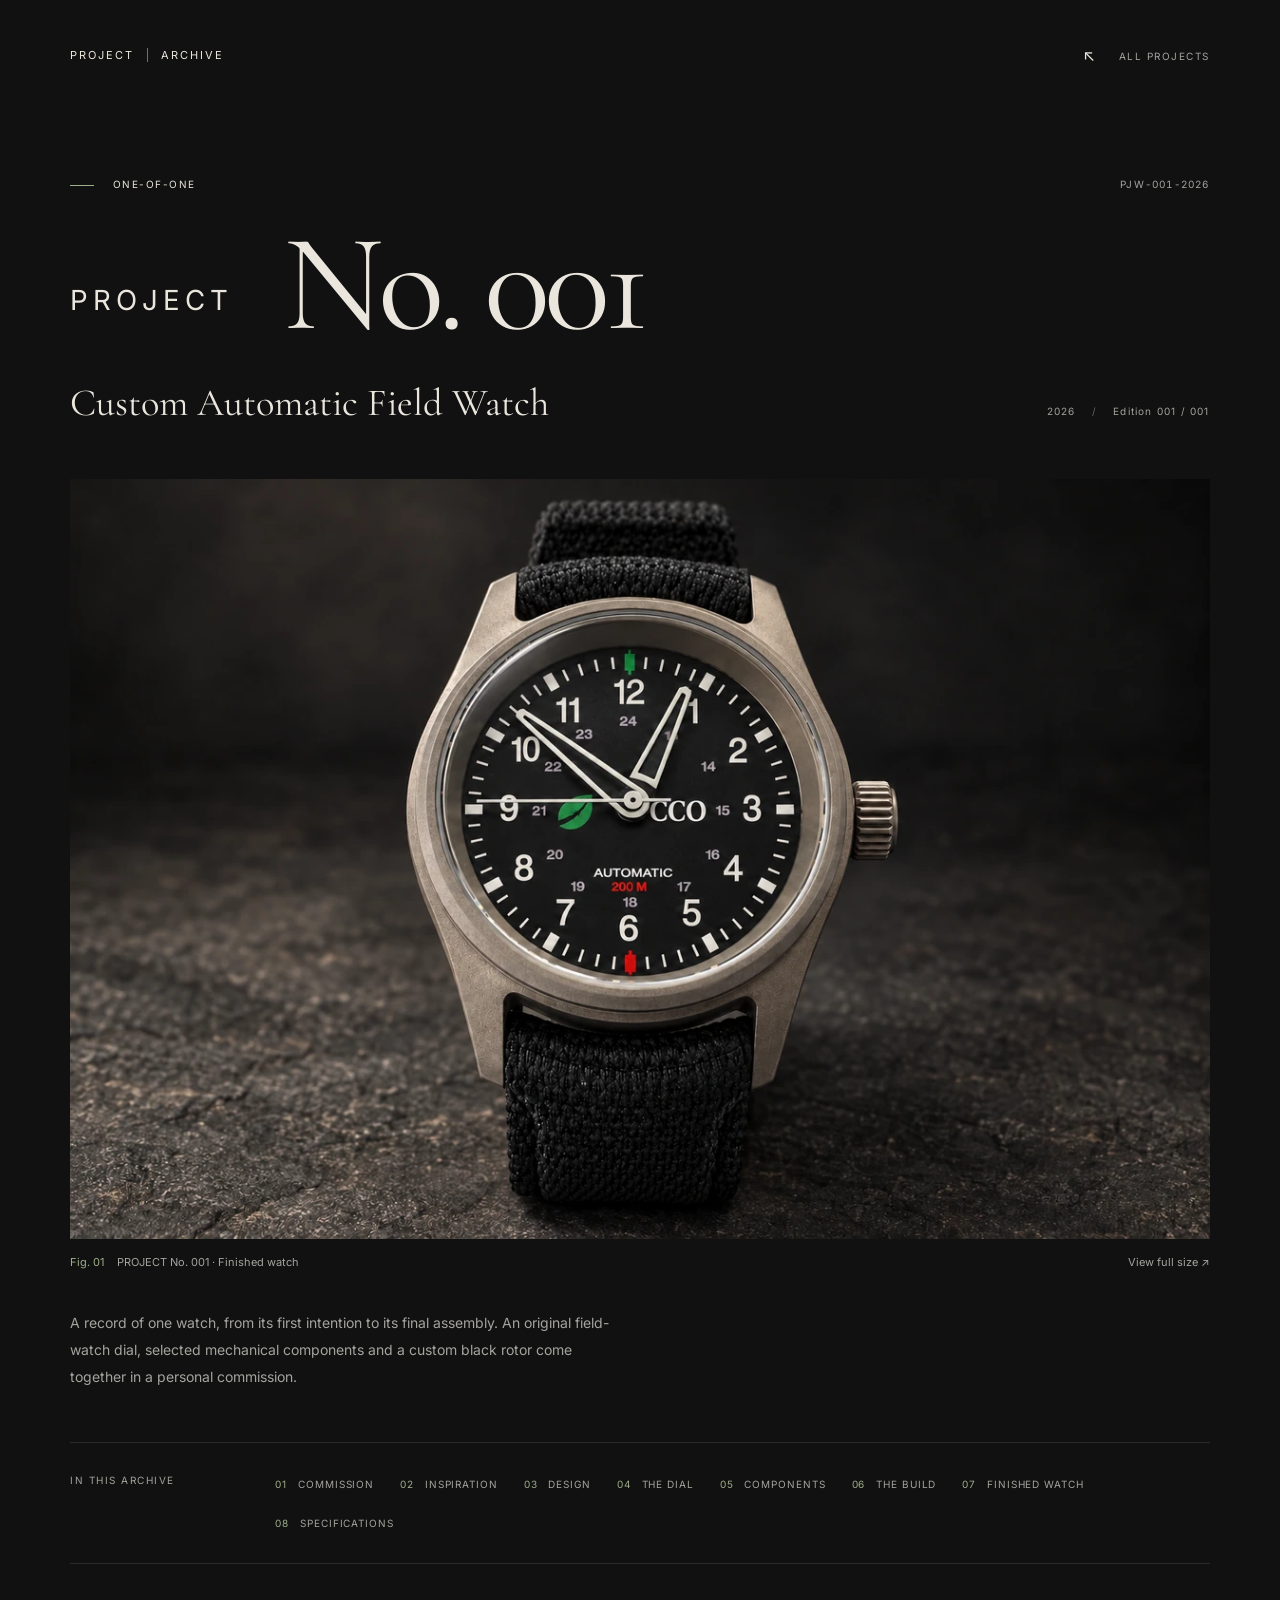
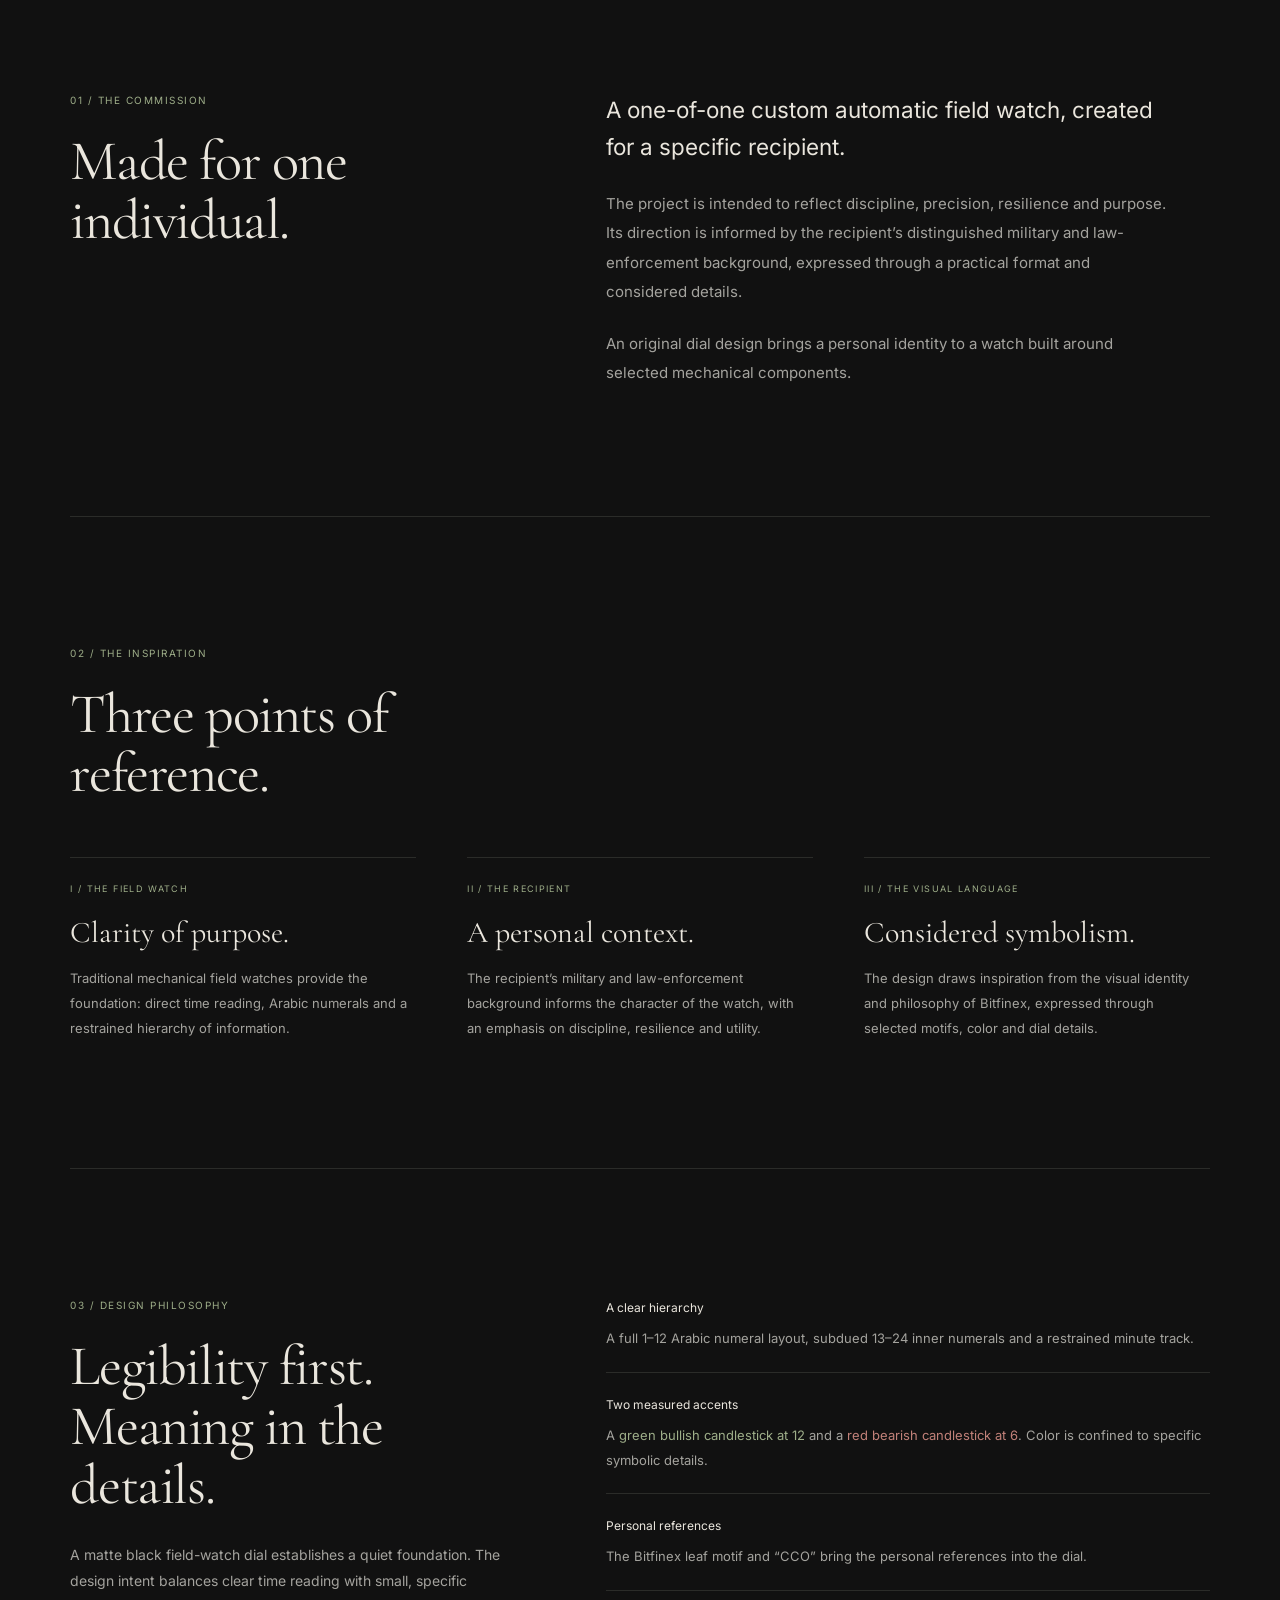
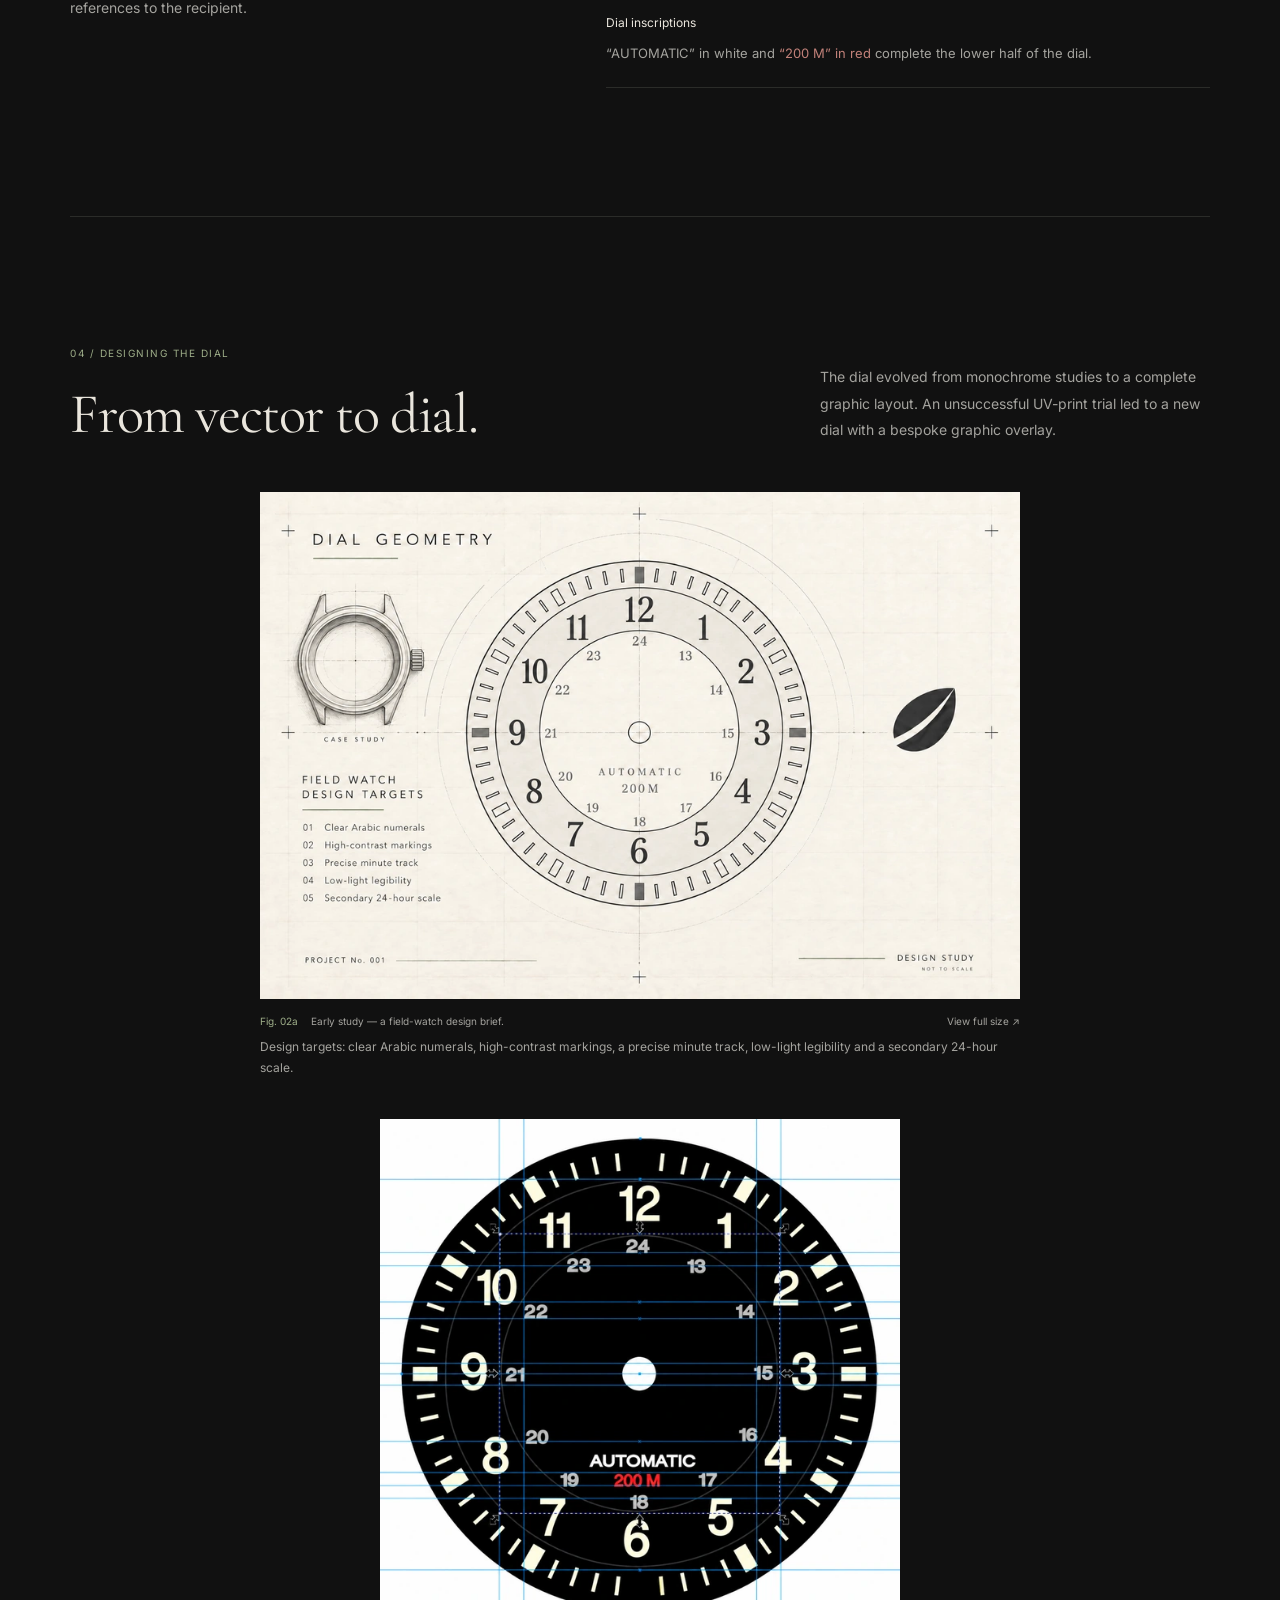
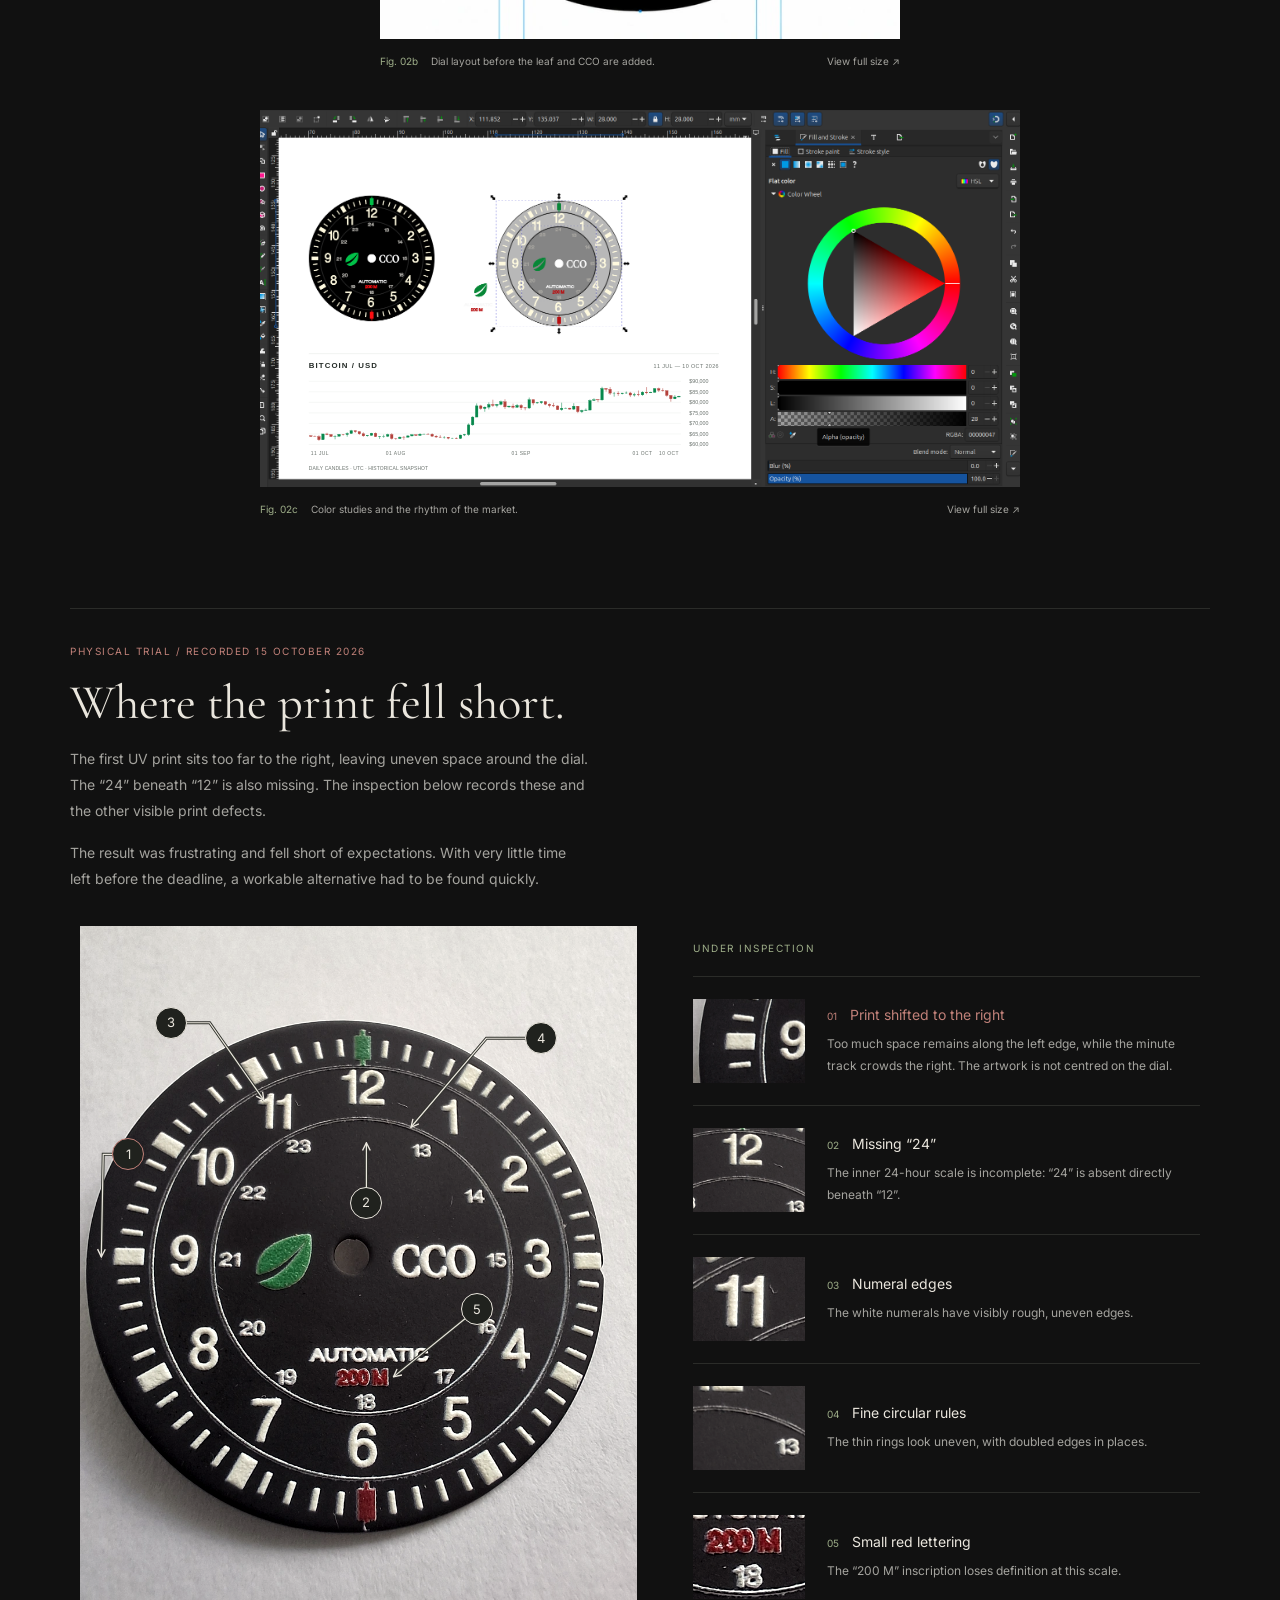
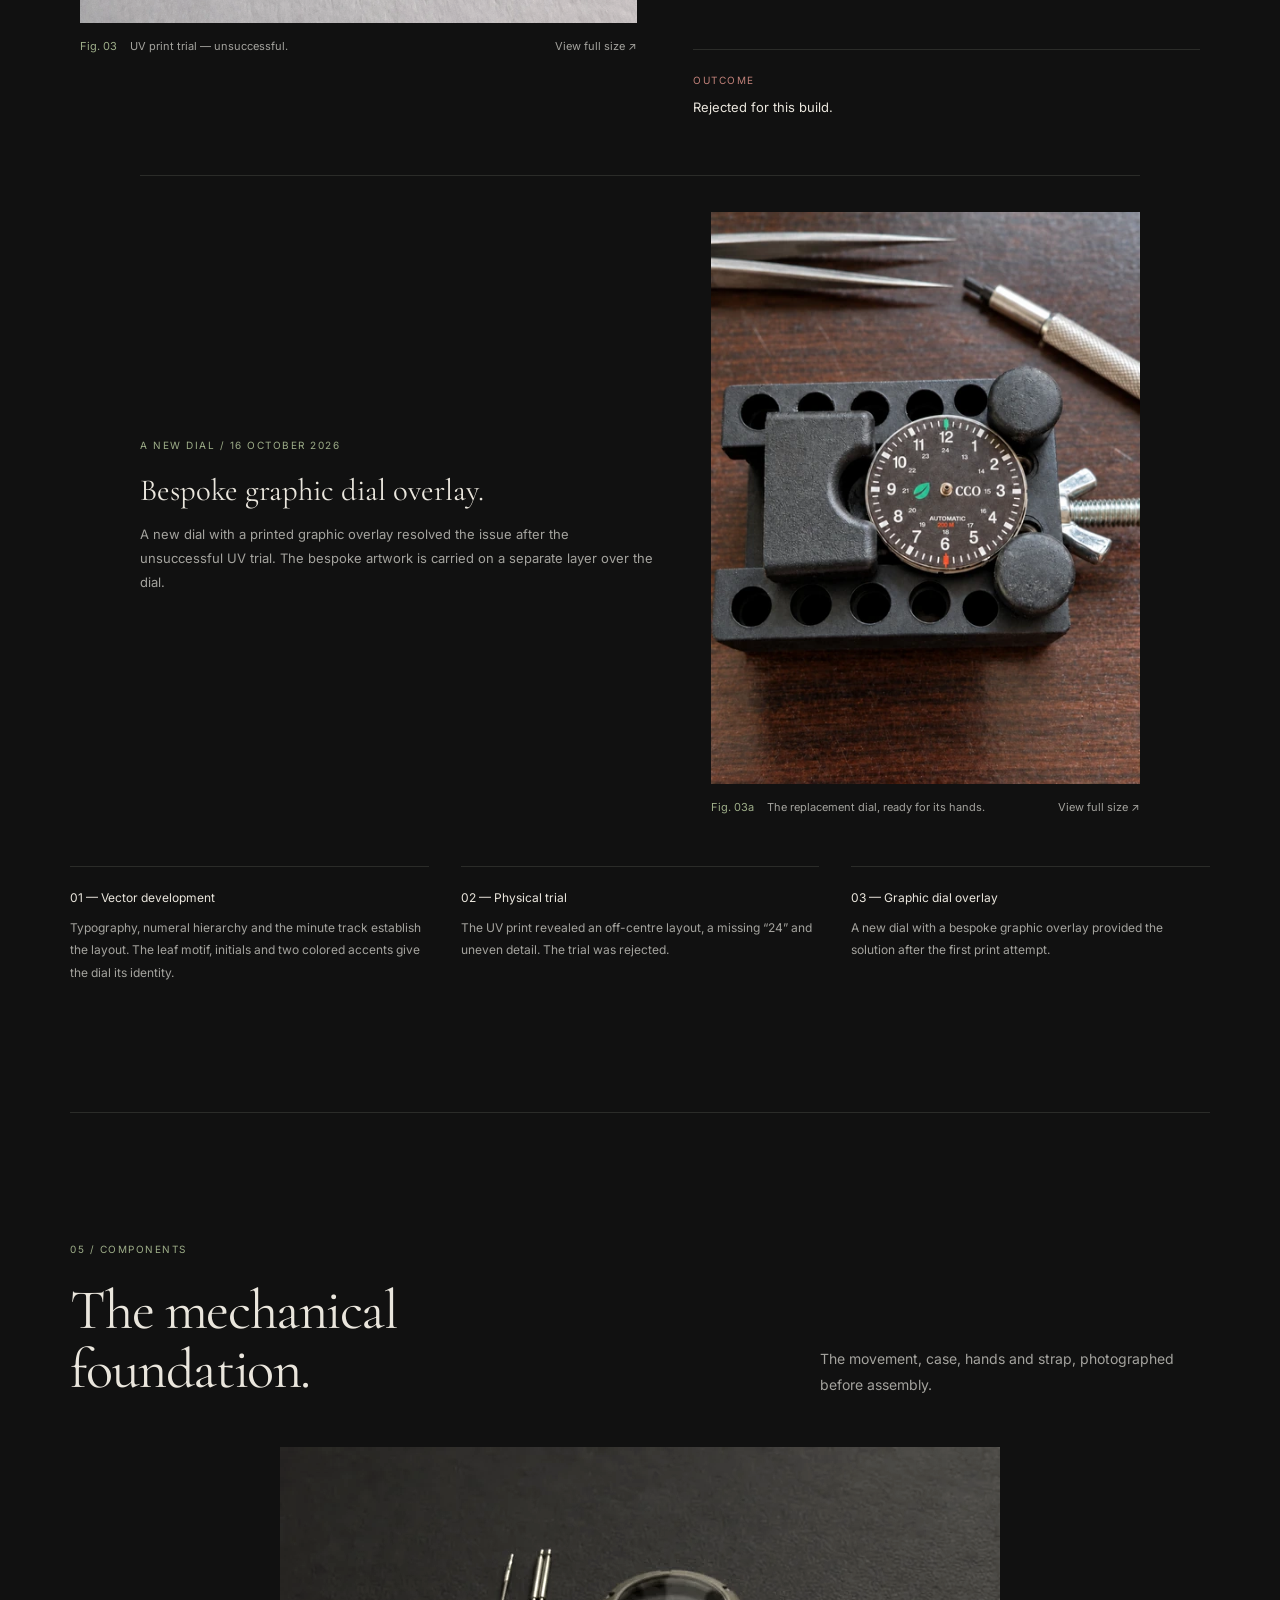
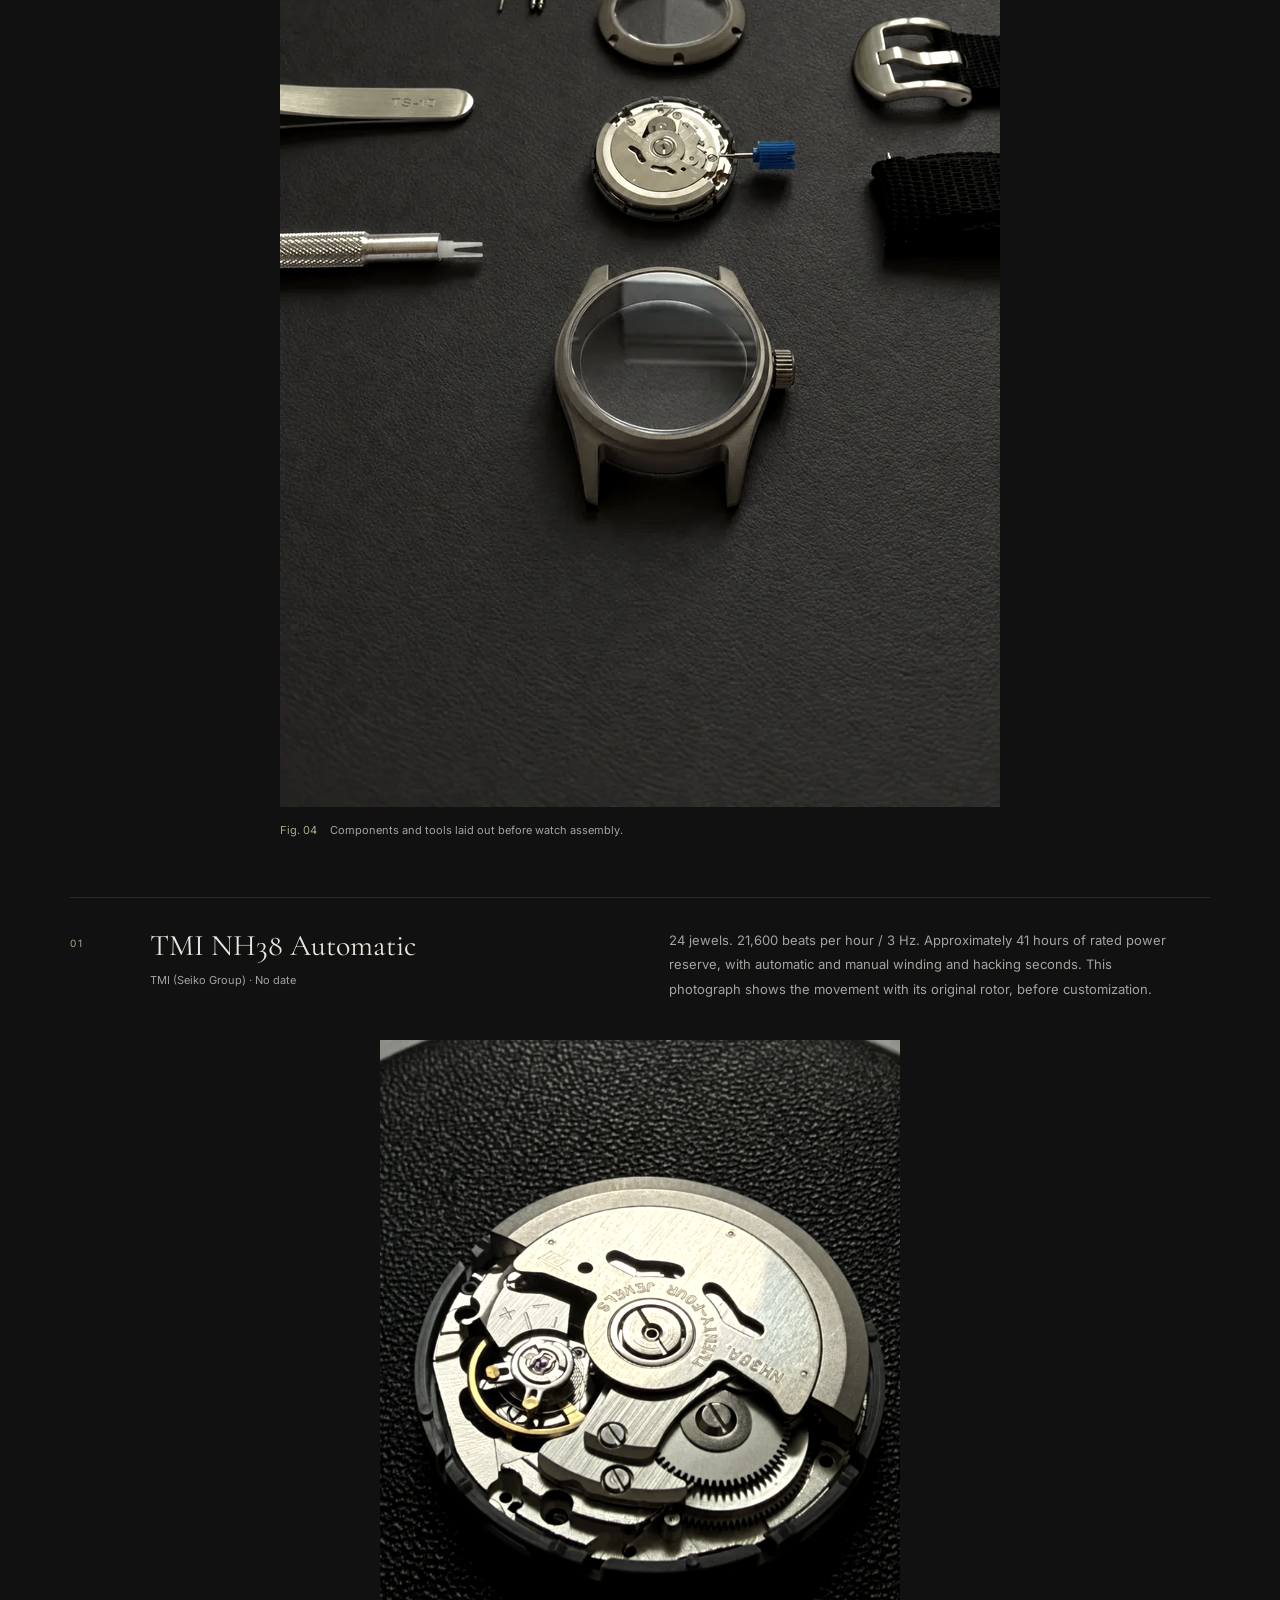
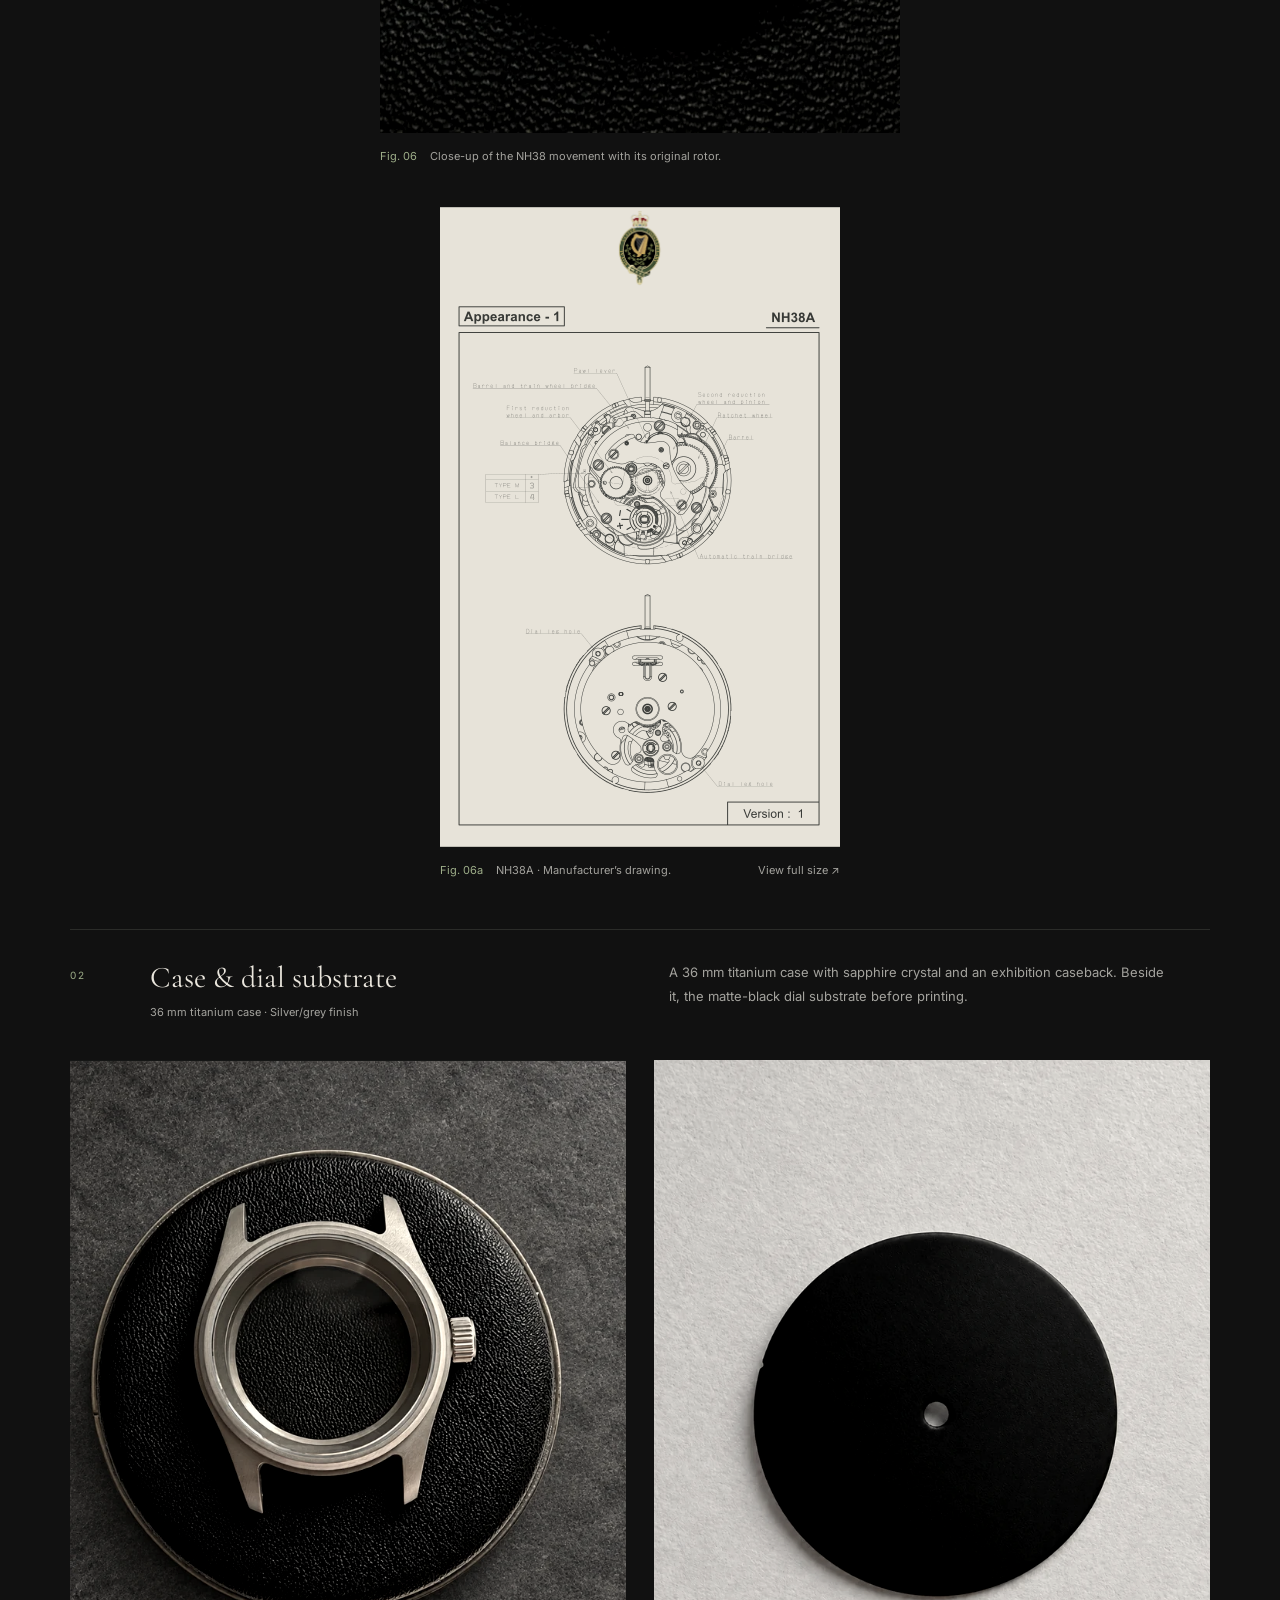
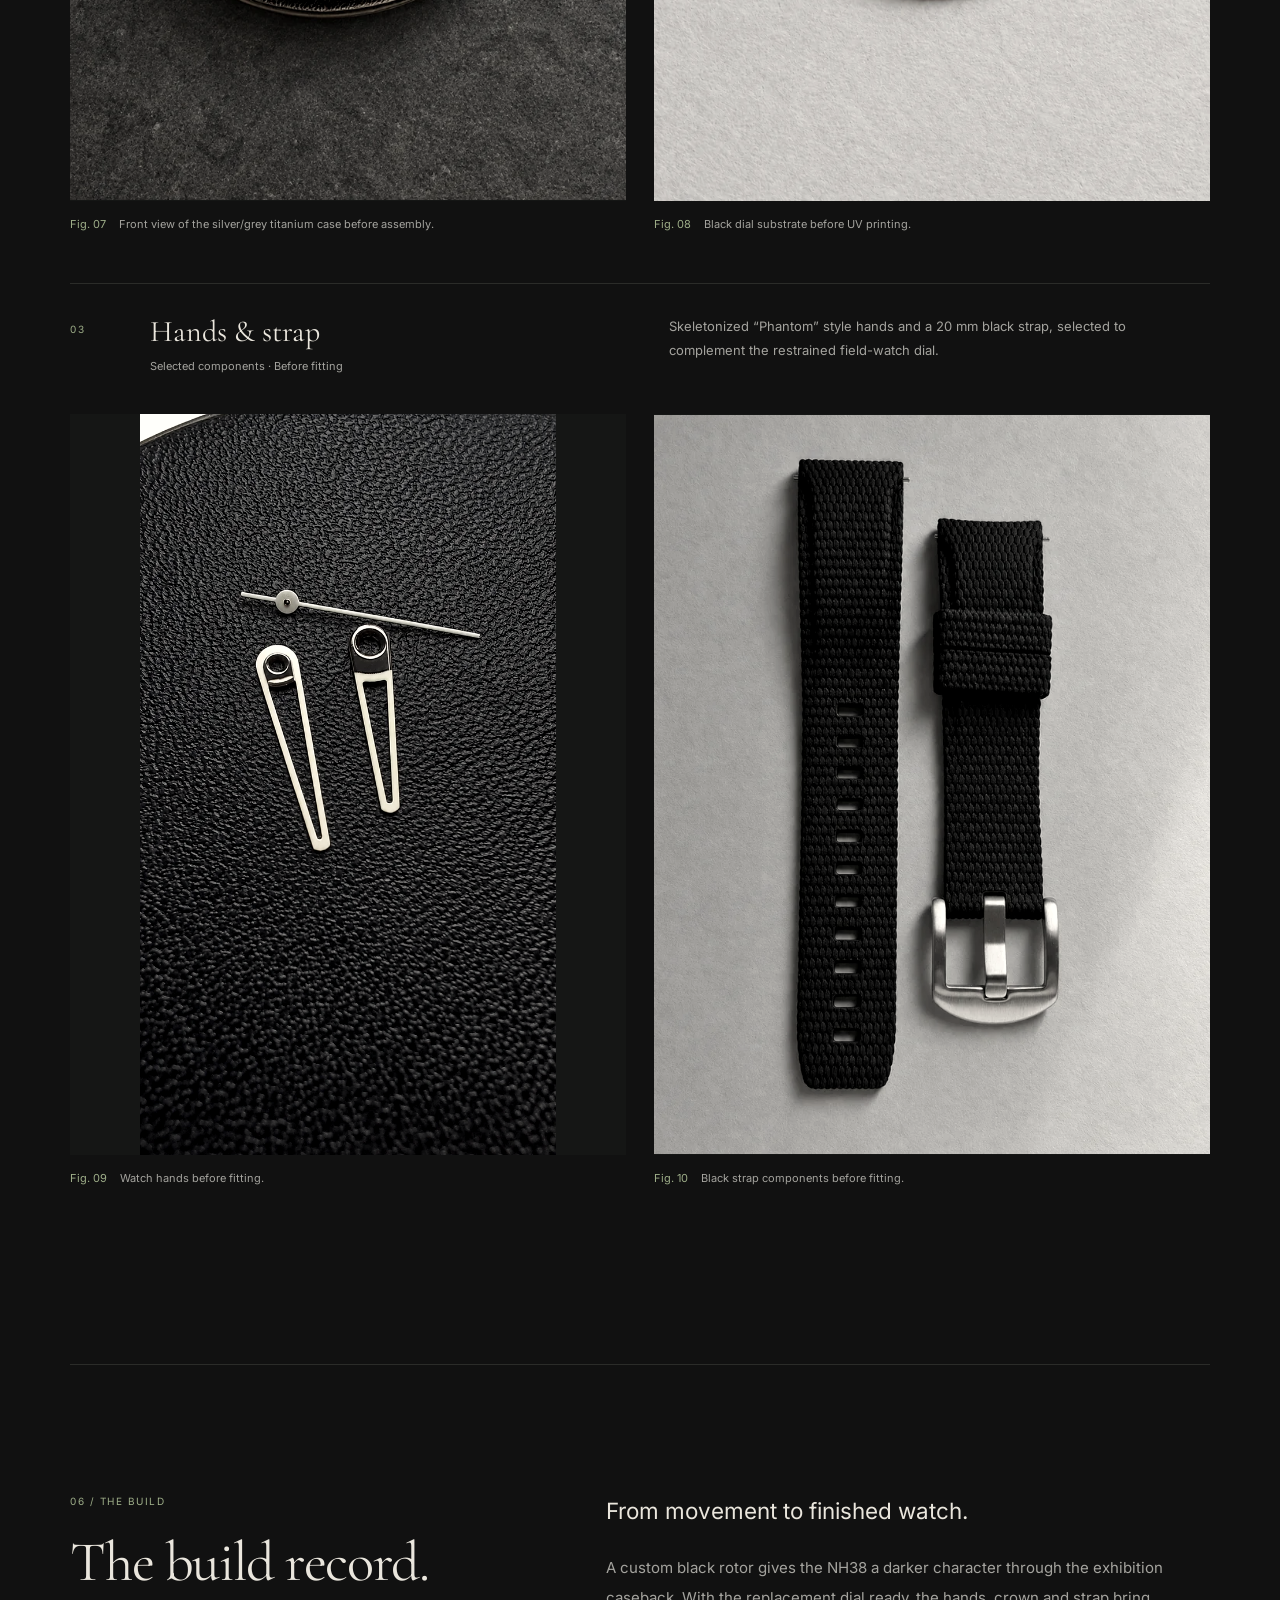
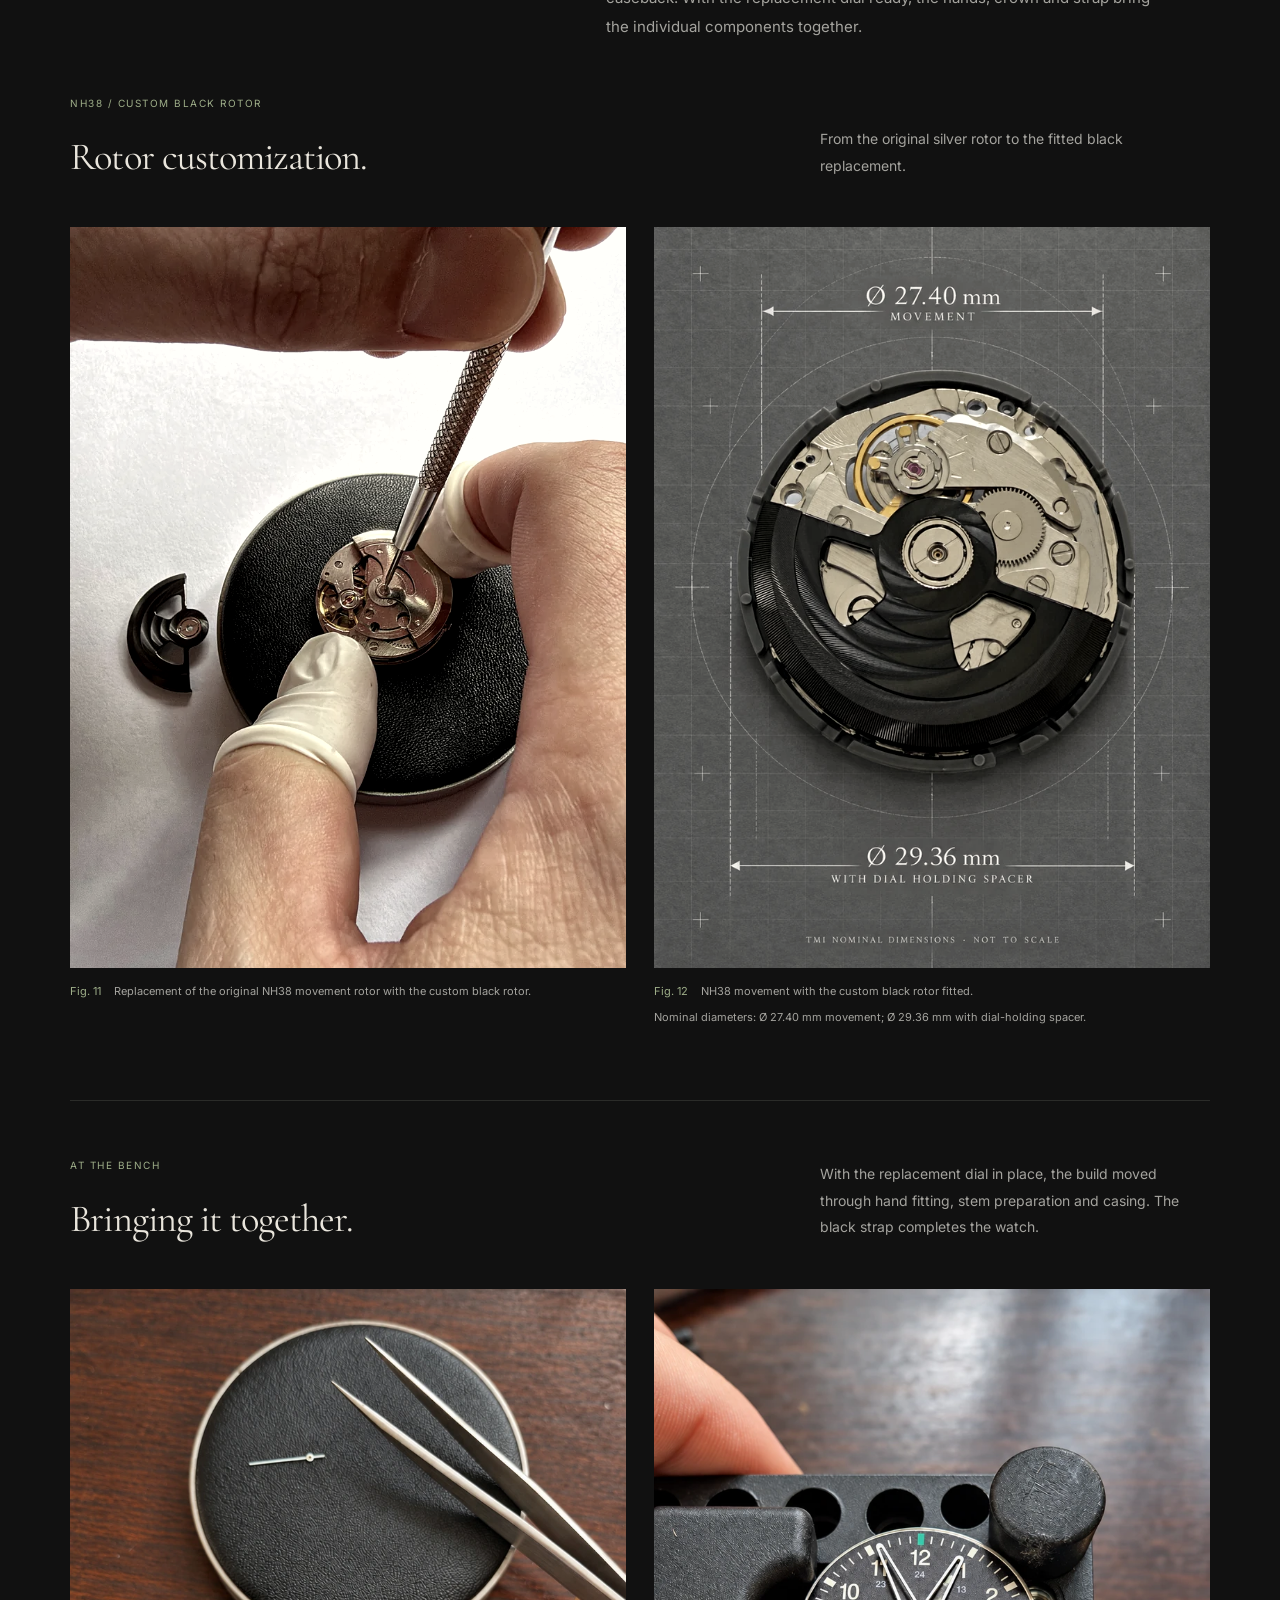
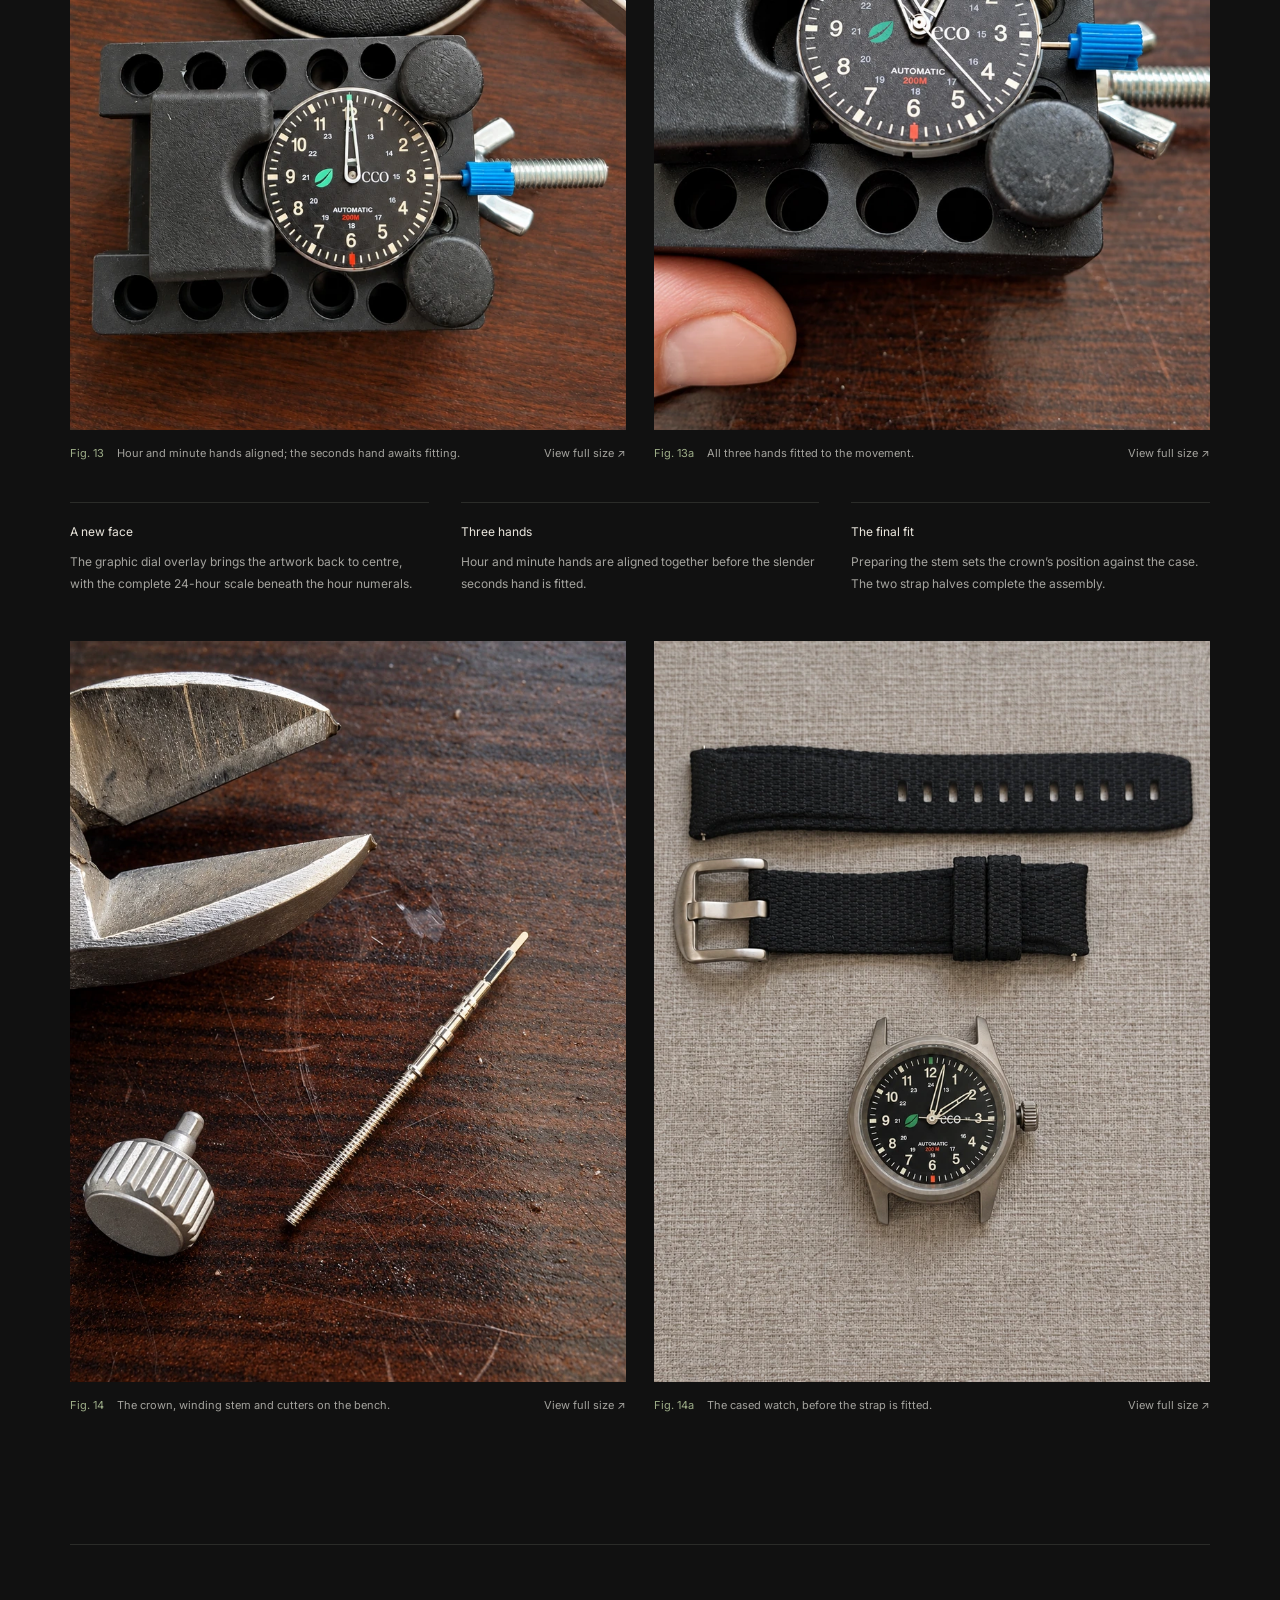
==== project-001/index.html @ 54fdb930 "Add files via upload" ====
<!doctype html>
<html lang="en">
  <head>
    <meta charset="utf-8">
    <meta name="viewport" content="width=device-width, initial-scale=1">
    <meta name="color-scheme" content="dark">
    <meta name="theme-color" content="#111111">
    <meta name="description" content="PROJECT No. 001: a one-of-one custom automatic field watch, documented from initial concept and dial design through assembly and completion.">
    <title>PROJECT No. 001 — Custom Automatic Field Watch</title>
    <link rel="icon" href="../assets/general/favicon.svg" type="image/svg+xml">
    <link rel="stylesheet" href="../style.css">
  </head>
  <body class="project-page">
    <a class="skip-link" href="#main">Skip to content</a>
    <header class="site-header page-width">
      <a class="wordmark" href="../" aria-label="Project Archive home">Project <span>Archive</span></a>
      <nav aria-label="Main navigation"><a class="header-link" href="../"><span aria-hidden="true">↖</span> All projects</a></nav>
    </header>
    <main id="main" tabindex="-1">
      <article>
        <header class="project-hero page-width">
          <div class="project-overline">
            <p class="eyebrow"><span class="accent-rule" aria-hidden="true"></span> One-of-one</p>
            <p class="reference">PJW-001-2026</p>
          </div>
          <h1><span class="project-word">PROJECT</span> No. 001</h1>
          <div class="hero-subline">
            <p class="project-subtitle">Custom Automatic Field Watch</p>
            <p class="hero-edition">2026 <span class="bar-separator" aria-hidden="true">/</span> Edition 001 / 001</p>
          </div>
          <figure class="hero-figure journal-photo completion-photo " id="finished-watch-hero" data-photo="completion-hero">
                <a class="photo-frame completion-frame photo-link completion-frame--hero" href="../assets/project-001/photos/completion-hero-neutral-1536.webp" target="_blank" rel="noopener" aria-label="View PROJECT No. 001 · Finished watch at full size (opens in a new tab)">
                  <img src="../assets/project-001/photos/completion-hero-neutral-1200.webp" srcset="../assets/project-001/photos/completion-hero-neutral-480.webp 480w, ../assets/project-001/photos/completion-hero-neutral-800.webp 800w, ../assets/project-001/photos/completion-hero-neutral-1200.webp 1200w, ../assets/project-001/photos/completion-hero-neutral-1536.webp 1536w" sizes="(max-width: 436px) calc(100vw - 48px), (max-width: 1600px) 89vw, 1424px" width="1536" height="1024" alt="The completed watch with a matte black dial, green leaf, soft white numerals and skeleton hands in its grey titanium case, on dark stone." fetchpriority="high" decoding="async">
                </a>
                <figcaption><span><span class="figure-number">Fig. 01</span> PROJECT No. 001 · Finished watch</span><a class="caption-status" href="../assets/project-001/photos/completion-hero-neutral-1536.webp" target="_blank" rel="noopener">View full size ↗</a></figcaption>
              </figure>
          <p class="project-context">A record of one watch, from its first intention to its final assembly. An original field-watch dial, selected mechanical components and a custom black rotor come together in a personal commission.</p>
          <nav class="chapter-nav" aria-label="Project chapters">
            <p class="eyebrow">In this archive</p>
            <ol>
              <li><a href="#commission"><span>01</span> Commission</a></li>
              <li><a href="#inspiration"><span>02</span> Inspiration</a></li>
              <li><a href="#design"><span>03</span> Design</a></li>
              <li><a href="#dial"><span>04</span> The dial</a></li>
              <li><a href="#components"><span>05</span> Components</a></li>
              <li><a href="#build"><span>06</span> The build</a></li>
              <li><a href="#finished"><span>07</span> Finished watch</a></li>
              <li><a href="#specifications"><span>08</span> Specifications</a></li>
            </ol>
          </nav>
        </header>
        <div class="page-width">
          <section class="chapter chapter-grid" id="commission" aria-labelledby="commission-title">
            <div><p class="eyebrow chapter-kicker">01 / The commission</p><h2 id="commission-title">Made for one<br> individual.</h2></div>
            <div class="prose">
              <p class="lead">A one-of-one custom automatic field watch, created for a specific recipient.</p>
              <p>The project is intended to reflect discipline, precision, resilience and purpose. Its direction is informed by the recipient’s distinguished military and law-enforcement background, expressed through a practical format and considered details.</p>
              <p>An original dial design brings a personal identity to a watch built around selected mechanical components.</p>
            </div>
          </section>
          <section class="chapter" id="inspiration" aria-labelledby="inspiration-title">
            <p class="eyebrow chapter-kicker">02 / The inspiration</p>
            <h2 id="inspiration-title">Three points of reference.</h2>
            <div class="inspiration-grid">
              <div class="inspiration-item"><p class="quiet-label">I / The field watch</p><h3>Clarity of purpose.</h3><p>Traditional mechanical field watches provide the foundation: direct time reading, Arabic numerals and a restrained hierarchy of information.</p></div>
              <div class="inspiration-item"><p class="quiet-label">II / The recipient</p><h3>A personal context.</h3><p>The recipient’s military and law-enforcement background informs the character of the watch, with an emphasis on discipline, resilience and utility.</p></div>
              <div class="inspiration-item"><p class="quiet-label">III / The visual language</p><h3>Considered symbolism.</h3><p>The design draws inspiration from the visual identity and philosophy of Bitfinex, expressed through selected motifs, color and dial details.</p></div>
            </div>
          </section>
          <section class="chapter chapter-grid" id="design" aria-labelledby="design-title">
            <div>
              <p class="eyebrow chapter-kicker">03 / Design philosophy</p><h2 id="design-title">Legibility first.<br> Meaning in the details.</h2>
              <p class="chapter-lead">A matte black field-watch dial establishes a quiet foundation. The design intent balances clear time reading with small, specific references to the recipient.</p>
            </div>
            <dl class="design-details">
              <div><dt>A clear hierarchy</dt><dd>A full 1–12 Arabic numeral layout, subdued 13–24 inner numerals and a restrained minute track.</dd></div>
              <div><dt>Two measured accents</dt><dd>A <span class="bullish">green bullish candlestick at 12</span> and a <span class="bearish">red bearish candlestick at 6</span>. Color is confined to specific symbolic details.</dd></div>
              <div><dt>Personal references</dt><dd>The Bitfinex leaf motif and “CCO” bring the personal references into the dial.</dd></div>
              <div><dt>Dial inscriptions</dt><dd>“AUTOMATIC” in white and <span class="bearish">“200 M” in red</span> complete the lower half of the dial.</dd></div>
            </dl>
          </section>
          <section class="chapter" id="dial" aria-labelledby="dial-title">
            <div class="chapter-topline">
              <div><p class="eyebrow chapter-kicker">04 / Designing the dial</p><h2 id="dial-title">From vector to dial.</h2></div>
              <p class="chapter-lead">The dial evolved from monochrome studies to a complete graphic layout. An unsuccessful UV-print trial led to a new dial with a bespoke graphic overlay.</p>
            </div>
              <div class="dial-studies">
                <figure class="dial-study" id="dial-layout-study" data-design-study="dial-field-watch-brief">
                  <a class="design-study-link" href="../assets/project-001/design-studies/dial-field-watch-brief-1536.webp" target="_blank" rel="noopener" aria-label="View the field-watch design brief and dial study at full size (opens in a new tab)">
                    <img src="../assets/project-001/design-studies/dial-field-watch-brief-1536.webp"
                      srcset="../assets/project-001/design-studies/dial-field-watch-brief-640.webp 640w, ../assets/project-001/design-studies/dial-field-watch-brief-960.webp 960w, ../assets/project-001/design-studies/dial-field-watch-brief-1536.webp 1536w"
                      sizes="(max-width: 436px) calc(100vw - 48px), (max-width: 854px) 89vw, 760px"
                      width="1536" height="1024" alt="Monochrome dial and smaller case study on ivory paper, with serif numerals, grey accents, a separate Bitfinex leaf and five field-watch design targets." loading="lazy" decoding="async">
                  </a>
                  <figcaption><span><span class="figure-number">Fig. 02a</span> Early study — a field-watch design brief.</span><a class="caption-status" href="../assets/project-001/design-studies/dial-field-watch-brief-1536.webp" target="_blank" rel="noopener">View full size ↗</a><span class="study-brief">Design targets: clear Arabic numerals, high-contrast markings, a precise minute track, low-light legibility and a secondary 24-hour scale.</span></figcaption>
                </figure>
                <figure class="dial-study dial-study--compact" id="dial-alignment-study" data-design-study="dial-alignment-closeup">
                  <a class="design-study-link" href="../assets/project-001/design-studies/dial-alignment-closeup-1254.webp" target="_blank" rel="noopener" aria-label="View the dial artwork close-up at full size (opens in a new tab)">
                    <img src="../assets/project-001/design-studies/dial-alignment-closeup-1254.webp"
                      srcset="../assets/project-001/design-studies/dial-alignment-closeup-640.webp 640w, ../assets/project-001/design-studies/dial-alignment-closeup-960.webp 960w, ../assets/project-001/design-studies/dial-alignment-closeup-1254.webp 1254w"
                      sizes="(max-width: 436px) calc(86vw - 41.28px), (max-width: 679px) 76.54vw, 520px"
                      width="1254" height="1254" alt="Close-up of the black dial artwork on a white background, before the leaf and CCO are added. Cream hour numerals and markers, grey 24-hour numerals, white AUTOMATIC and red 200 M inscriptions remain visible with blue alignment guides." loading="lazy" decoding="async">
                  </a>
                  <figcaption><span><span class="figure-number">Fig. 02b</span> Dial layout before the leaf and CCO are added.</span><a class="caption-status" href="../assets/project-001/design-studies/dial-alignment-closeup-1254.webp" target="_blank" rel="noopener">View full size ↗</a></figcaption>
                </figure>
                <figure class="dial-study" id="dial-color-study" data-design-study="dial-color-bitcoin">
                  <a class="design-study-link" href="../assets/project-001/design-studies/dial-color-bitcoin-2026-10-10-journal.svg" target="_blank" rel="noopener" aria-label="View the dial color study and Bitcoin chart at full size (opens in a new tab)">
                    <img src="../assets/project-001/design-studies/dial-color-bitcoin-2026-10-10-journal.svg"
                      width="1838" height="913" alt="Two dial color studies above a green and red Bitcoin/USD candlestick chart covering 11 July–10 October 2026." loading="lazy" decoding="async">
                  </a>
                  <figcaption><span><span class="figure-number">Fig. 02c</span> Color studies and the rhythm of the market.</span><a class="caption-status" href="../assets/project-001/design-studies/dial-color-bitcoin-2026-10-10-journal.svg" target="_blank" rel="noopener">View full size ↗</a></figcaption>
                </figure>
              </div>
            <section class="print-inspection" id="uv-print-trial" aria-labelledby="print-inspection-title">
              <header class="print-inspection-heading">
                <p class="eyebrow">Physical trial / Recorded <time datetime="2026-10-15">15 October 2026</time></p>
                <h3 id="print-inspection-title">Where the print fell short.</h3>
                <p>The first UV print sits too far to the right, leaving uneven space around the dial. The “24” beneath “12” is also missing. The inspection below records these and the other visible print defects.</p>
                <p>The result was frustrating and fell short of expectations. With very little time left before the deadline, a workable alternative had to be found quickly.</p>
              </header>
              <div class="print-inspection-grid">
                <figure class="journal-photo" data-photo="uv-print-failed-2026-10-15">
                  <a class="photo-frame photo-link print-inspection-photo" href="../assets/project-001/photos/uv-print-failed-2026-10-15-original.jpg" target="_blank" rel="noopener" aria-label="Inspect the unchanged original photograph of the failed UV print (opens in a new tab)" aria-describedby="print-observations">
                    <img src="../assets/project-001/photos/uv-print-failed-2026-10-15-documentary-960.webp"
                      srcset="../assets/project-001/photos/uv-print-failed-2026-10-15-documentary-480.webp 480w, ../assets/project-001/photos/uv-print-failed-2026-10-15-documentary-960.webp 960w, ../assets/project-001/photos/uv-print-failed-2026-10-15-documentary-1440.webp 1440w"
                      sizes="(max-width: 436px) calc(100vw - 48px), (max-width: 652px) 89vw, (max-width: 900px) 580px, (max-width: 1258px) calc(46.619vw - 29.334px), 558px"
                      width="1440" height="2560" alt="Original photograph of the unsuccessful UV-printed dial on paper. Numbered arrows identify the right-shifted print and excess space at the left edge, the missing 24 beneath 12, rough white numerals, uneven fine circular rules and poorly defined red 200 M lettering." loading="lazy" decoding="async">
                    <!-- Leaders align with the original upright image in a 4:5 viewport, object-position: center 80%. -->
                    <svg class="print-leaders" viewBox="0 0 1440 1800" aria-hidden="true" focusable="false">
                      <defs><marker id="print-arrow" viewBox="0 0 10 10" refX="9" refY="5" markerWidth="25" markerHeight="25" markerUnits="userSpaceOnUse" orient="auto"><path d="M 1 1 L 9 5 L 1 9" fill="none" stroke="#eae6dd" stroke-width="1.4"/></marker></defs>
                      <g class="print-leader-shadow"><path d="M 125 590 H 60 L 55 855"/><path d="M 740 715 V 560"/><path d="M 235 250 H 335 L 475 450"/><path d="M 1190 290 H 1050 L 855 520"/><path d="M 1025 990 L 810 1165"/></g>
                      <g class="print-leader-lines" marker-end="url(#print-arrow)"><path d="M 125 590 H 60 L 55 855"/><path d="M 740 715 V 560"/><path d="M 235 250 H 335 L 475 450"/><path d="M 1190 290 H 1050 L 855 520"/><path d="M 1025 990 L 810 1165"/></g>
                    </svg>
                    <span class="print-marker print-marker--one" aria-hidden="true">1</span>
                    <span class="print-marker print-marker--two" aria-hidden="true">2</span>
                    <span class="print-marker print-marker--three" aria-hidden="true">3</span>
                    <span class="print-marker print-marker--four" aria-hidden="true">4</span>
                    <span class="print-marker print-marker--five" aria-hidden="true">5</span>
                  </a>
                  <figcaption>
                    <span><span class="figure-number">Fig. 03</span> UV print trial — unsuccessful.</span>
                    <a href="../assets/project-001/photos/uv-print-failed-2026-10-15-original.jpg" target="_blank" rel="noopener">View full size ↗</a>
                  </figcaption>
                </figure>
                <div class="print-observations">
                  <p class="eyebrow">Under inspection</p>
                  <ol id="print-observations">
                    <li class="print-observation--primary">
                      <svg class="print-detail" viewBox="0 1350 300 225" aria-hidden="true" focusable="false"><image href="../assets/project-001/photos/uv-print-failed-2026-10-15-documentary-1440.webp" width="1440" height="2560"/></svg>
                      <div><h4><span>01</span> Print shifted to the right</h4><p>Too much space remains along the left edge, while the minute track crowds the right. The artwork is not centred on the dial.</p></div>
                    </li>
                    <li>
                      <svg class="print-detail" viewBox="590 965 320 240" aria-hidden="true" focusable="false"><image href="../assets/project-001/photos/uv-print-failed-2026-10-15-documentary-1440.webp" width="1440" height="2560"/></svg>
                      <div><h4><span>02</span> Missing “24”</h4><p>The inner 24-hour scale is incomplete: “24” is absent directly beneath “12”.</p></div>
                    </li>
                    <li>
                      <svg class="print-detail" viewBox="420 1010 200 150" aria-hidden="true" focusable="false"><image href="../assets/project-001/photos/uv-print-failed-2026-10-15-documentary-1440.webp" width="1440" height="2560"/></svg>
                      <div><h4><span>03</span> Numeral edges</h4><p>The white numerals have visibly rough, uneven edges.</p></div>
                    </li>
                    <li>
                      <svg class="print-detail" viewBox="680 1060 240 180" aria-hidden="true" focusable="false"><image href="../assets/project-001/photos/uv-print-failed-2026-10-15-documentary-1440.webp" width="1440" height="2560"/></svg>
                      <div><h4><span>04</span> Fine circular rules</h4><p>The thin rings look uneven, with doubled edges in places.</p></div>
                    </li>
                    <li>
                      <svg class="print-detail" viewBox="640 1730 200 150" aria-hidden="true" focusable="false"><image href="../assets/project-001/photos/uv-print-failed-2026-10-15-documentary-1440.webp" width="1440" height="2560"/></svg>
                      <div><h4><span>05</span> Small red lettering</h4><p>The “200 M” inscription loses definition at this scale.</p></div>
                    </li>
                  </ol>
                  <p class="trial-verdict"><span class="eyebrow">Outcome</span>Rejected for this build.</p>
                </div>
              </div>
            </section>
            <div class="dial-next-step">
              <div class="dial-trial-record">
                <p class="eyebrow">A new dial / 16 October 2026</p>
                <h3>Bespoke graphic dial overlay.</h3>
                <p>A new dial with a printed graphic overlay resolved the issue after the unsuccessful UV trial. The bespoke artwork is carried on a separate layer over the dial.</p>
              </div>
              <figure class="journal-photo completion-photo " id="dial-overlay" data-photo="completion-overlay">
                <a class="photo-frame completion-frame photo-link" href="../assets/project-001/photos/completion-overlay-1086.webp" target="_blank" rel="noopener" aria-label="View The replacement dial, ready for its hands. at full size (opens in a new tab)">
                  <img src="../assets/project-001/photos/completion-overlay-800.webp" srcset="../assets/project-001/photos/completion-overlay-480.webp 480w, ../assets/project-001/photos/completion-overlay-800.webp 800w, ../assets/project-001/photos/completion-overlay-1086.webp 1086w" sizes="(max-width: 436px) calc(100vw - 48px), 430px" width="1086" height="1448" alt="The new graphic dial overlay on the movement in a black holder, before hand fitting; the full 24-hour scale and centered minute track are visible." loading="lazy" decoding="async">
                </a>
                <figcaption><span><span class="figure-number">Fig. 03a</span> The replacement dial, ready for its hands.</span><a class="caption-status" href="../assets/project-001/photos/completion-overlay-1086.webp" target="_blank" rel="noopener">View full size ↗</a></figcaption>
              </figure>
            </div>
            <dl class="stage-list">
              <div><dt>01 — Vector development</dt><dd>Typography, numeral hierarchy and the minute track establish the layout. The leaf motif, initials and two colored accents give the dial its identity.</dd></div>
              <div><dt>02 — Physical trial</dt><dd>The UV print revealed an off-centre layout, a missing “24” and uneven detail. The trial was rejected.</dd></div>
              <div><dt>03 — Graphic dial overlay</dt><dd>A new dial with a bespoke graphic overlay provided the solution after the first print attempt.</dd></div>
            </dl>
          </section>
          <section class="chapter" id="components" aria-labelledby="components-title">
            <div class="chapter-topline">
              <div><p class="eyebrow chapter-kicker">05 / Components</p><h2 id="components-title">The mechanical foundation.</h2></div>
              <p class="chapter-lead">The movement, case, hands and strap, photographed before assembly.</p>
            </div>
              <figure class="journal-photo journal-photo--lead journal-photo--lead-portrait" data-photo="01-leather">
                <div class="photo-frame">
                  <img src="../assets/project-001/photos/01-components-charcoal-leather-960.webp"
                    srcset="../assets/project-001/photos/01-components-charcoal-leather-480.webp 480w, ../assets/project-001/photos/01-components-charcoal-leather-720.webp 720w, ../assets/project-001/photos/01-components-charcoal-leather-960.webp 960w"
                    sizes="(max-width: 436px) calc(100vw - 48px), (max-width: 809px) 89vw, 720px"
                    width="960" height="1280"
                    alt="Watch case, exhibition caseback, movement with its original rotor, black strap sections, small fittings and tools on dark leather." loading="lazy" decoding="async">
                </div>
                <figcaption><span><span class="figure-number">Fig. 04</span> Components and tools laid out before watch assembly.</span></figcaption>
              </figure>
            <div class="component-list">
              <div class="component-group">
                <div class="component"><span class="component-number">01</span><div><h3>TMI NH38 Automatic</h3><p class="component-subtitle">TMI (Seiko Group) · No date</p></div><p>24 jewels. 21,600 beats per hour / 3 Hz. Approximately 41 hours of rated power reserve, with automatic and manual winding and hacking seconds. This photograph shows the movement with its original rotor, before customization.</p></div>
                <div class="media-pair component-photos component-photos--single">
              <figure class="journal-photo" id="movement-detail" data-photo="03-retouched">
                <div class="photo-frame">
                  <img src="../assets/project-001/photos/03-nh38-movement-retouched-960.webp"
                    srcset="../assets/project-001/photos/03-nh38-movement-retouched-480.webp 480w, ../assets/project-001/photos/03-nh38-movement-retouched-720.webp 720w, ../assets/project-001/photos/03-nh38-movement-retouched-960.webp 960w"
                    sizes="(max-width: 436px) calc(100vw - 48px), (max-width: 584px) 89vw, 520px"
                    width="960" height="1280"
                    alt="Close-up of the NH38 movement on a textured black holder, with its original silver rotor, balance wheel and gears." loading="lazy" decoding="async">
                </div>
                <figcaption><span><span class="figure-number">Fig. 06</span> Close-up of the NH38 movement with its original rotor.</span></figcaption>
              </figure>
              <figure class="movement-reference" id="movement-reference" data-technical-reference="nh38-appearance-1">
                <a class="design-study-link" href="../assets/project-001/technical-references/nh38-appearance-1-ruc.svg" target="_blank" rel="noopener" aria-label="View the NH38A movement drawing at full size (opens in a new tab)">
                  <img src="../assets/project-001/technical-references/nh38-appearance-1-ruc-800.webp"
                    srcset="../assets/project-001/technical-references/nh38-appearance-1-ruc-400.webp 400w, ../assets/project-001/technical-references/nh38-appearance-1-ruc-800.webp 800w, ../assets/project-001/technical-references/nh38-appearance-1-ruc-1200.webp 1200w"
                    sizes="(max-width: 436px) calc(80vw - 38.4px), (max-width: 561px) 71.2vw, 400px"
                    width="800" height="1279"
                    alt="Royal Ulster Constabulary crown-and-harp badge above the NH38A movement drawing, showing both sides of the movement and its component labels in charcoal on ivory."
                    loading="lazy" decoding="async">
                </a>
                <figcaption>
                  <span><span class="figure-number">Fig. 06a</span> NH38A · Manufacturer’s drawing.</span>
                  <a class="caption-status" href="../assets/project-001/technical-references/nh38-appearance-1-ruc.svg" target="_blank" rel="noopener">View full size ↗</a>
                </figcaption>
              </figure>
                </div>
              </div>
              <div class="component-group">
                <div class="component"><span class="component-number">02</span><div><h3>Case &amp; dial substrate</h3><p class="component-subtitle">36 mm titanium case · Silver/grey finish</p></div><p>A 36 mm titanium case with sapphire crystal and an exhibition caseback. Beside it, the matte-black dial substrate before printing.</p></div>
                <div class="media-pair component-photos">
              <figure class="journal-photo" data-photo="05-stone">
                <div class="photo-frame">
                  <img src="../assets/project-001/photos/05-titanium-case-stone-960.webp"
                    srcset="../assets/project-001/photos/05-titanium-case-stone-480.webp 480w, ../assets/project-001/photos/05-titanium-case-stone-720.webp 720w, ../assets/project-001/photos/05-titanium-case-stone-960.webp 960w"
                    sizes="(max-width: 436px) calc(100vw - 48px), (max-width: 760px) 89vw, (max-width: 1600px) calc((89vw - 28px) / 2), 698px"
                    width="960" height="1278"
                    alt="Empty silver-grey watch case with its crown to the right on a round black holder, surrounded by charcoal stone." loading="lazy" decoding="async">
                </div>
                <figcaption><span><span class="figure-number">Fig. 07</span> Front view of the silver/grey titanium case before assembly.</span></figcaption>
              </figure>
              <figure class="journal-photo" id="blank-dial" data-photo="08-cleaned">
                <div class="photo-frame">
                  <img src="../assets/project-001/photos/08-blank-dial-dust-cleaned-960.webp"
                    srcset="../assets/project-001/photos/08-blank-dial-dust-cleaned-480.webp 480w, ../assets/project-001/photos/08-blank-dial-dust-cleaned-720.webp 720w, ../assets/project-001/photos/08-blank-dial-dust-cleaned-960.webp 960w"
                    sizes="(max-width: 436px) calc(100vw - 48px), (max-width: 760px) 89vw, (max-width: 1600px) calc((89vw - 28px) / 2), 698px"
                    width="960" height="1280"
                    alt="Unprinted matte-black dial disc with a central hole and small left-edge notch on a light-grey textured surface." loading="lazy" decoding="async">
                </div>
                <figcaption><span><span class="figure-number">Fig. 08</span> Black dial substrate before UV printing.</span></figcaption>
              </figure>
                </div>
              </div>
              <div class="component-group">
                <div class="component"><span class="component-number">03</span><div><h3>Hands &amp; strap</h3><p class="component-subtitle">Selected components · Before fitting</p></div><p>Skeletonized “Phantom” style hands and a 20 mm black strap, selected to complement the restrained field-watch dial.</p></div>
                <div class="media-pair component-photos">
              <figure class="journal-photo" data-photo="09-lighting">
                <div class="photo-frame">
                  <img src="../assets/project-001/photos/09-watch-hands-lighting-940.webp"
                    srcset="../assets/project-001/photos/09-watch-hands-lighting-480.webp 480w, ../assets/project-001/photos/09-watch-hands-lighting-720.webp 720w, ../assets/project-001/photos/09-watch-hands-lighting-940.webp 940w"
                    sizes="(max-width: 436px) calc(100vw - 48px), (max-width: 760px) 89vw, (max-width: 1600px) calc((89vw - 28px) / 2), 698px"
                    width="940" height="1673"
                    alt="Two pale skeletonized watch hands and a slender seconds hand on a dark textured support." loading="lazy" decoding="async">
                </div>
                <figcaption><span><span class="figure-number">Fig. 09</span> Watch hands before fitting.</span></figcaption>
              </figure>
              <figure class="journal-photo" data-photo="10-lighting">
                <div class="photo-frame">
                  <img src="../assets/project-001/photos/10-strap-lighting-960.webp"
                    srcset="../assets/project-001/photos/10-strap-lighting-480.webp 480w, ../assets/project-001/photos/10-strap-lighting-720.webp 720w, ../assets/project-001/photos/10-strap-lighting-960.webp 960w"
                    sizes="(max-width: 436px) calc(100vw - 48px), (max-width: 760px) 89vw, (max-width: 1600px) calc((89vw - 28px) / 2), 698px"
                    width="960" height="1278"
                    alt="Two black textured strap sections with adjustment holes and a silver buckle on a neutral grey surface." loading="lazy" decoding="async">
                </div>
                <figcaption><span><span class="figure-number">Fig. 10</span> Black strap components before fitting.</span></figcaption>
              </figure>
                </div>
              </div>
            </div>
          </section>
          <section class="chapter" id="build" aria-labelledby="build-title">
            <div class="chapter-grid"><div><p class="eyebrow chapter-kicker">06 / The build</p><h2 id="build-title">The build record.</h2></div><div class="prose"><p class="lead">From movement to finished watch.</p><p>A custom black rotor gives the NH38 a darker character through the exhibition caseback. With the replacement dial ready, the hands, crown and strap bring the individual components together.</p></div></div>
            <section class="build-stage" id="rotor-customization" aria-labelledby="rotor-title">
              <div class="chapter-topline">
                <div><p class="eyebrow chapter-kicker">NH38 / Custom black rotor</p><h3 class="build-stage-title" id="rotor-title">Rotor customization.</h3></div>
                <p class="chapter-lead">From the original silver rotor to the fitted black replacement.</p>
              </div>
              <div class="media-pair rotor-photos">
              <figure class="journal-photo" data-photo="04">
                <div class="photo-frame">
                  <img src="../assets/project-001/photos/04-rotor-replacement-1200.webp"
                    srcset="../assets/project-001/photos/04-rotor-replacement-480.webp 480w, ../assets/project-001/photos/04-rotor-replacement-800.webp 800w, ../assets/project-001/photos/04-rotor-replacement-1200.webp 1200w"
                    sizes="(max-width: 436px) calc(100vw - 48px), (max-width: 760px) 89vw, (max-width: 1600px) calc((89vw - 28px) / 2), 698px"
                    width="1200" height="1600"
                    alt="A screwdriver at the original NH38 rotor’s central screw during replacement, with the custom black rotor beside the movement." loading="lazy" decoding="async">
                </div>
                <figcaption><span><span class="figure-number">Fig. 11</span> Replacement of the original NH38 movement rotor with the custom black rotor.</span></figcaption>
              </figure>
              <figure class="journal-photo" id="rotor-blueprint" data-photo="07-blueprint">
                <div class="photo-frame">
                  <img src="../assets/project-001/photos/07-nh38-rotor-grey-blueprint-960.webp"
                    srcset="../assets/project-001/photos/07-nh38-rotor-grey-blueprint-480.webp 480w, ../assets/project-001/photos/07-nh38-rotor-grey-blueprint-720.webp 720w, ../assets/project-001/photos/07-nh38-rotor-grey-blueprint-960.webp 960w"
                    sizes="(max-width: 436px) calc(100vw - 48px), (max-width: 760px) 89vw, (max-width: 1600px) calc((89vw - 28px) / 2), 698px"
                    width="960" height="1280"
                    alt="NH38 movement with its custom black rotor fitted, shown on a grey technical drawing with white dimension lines: 27.40 mm movement diameter and 29.36 mm with the dial-holding spacer." loading="lazy" decoding="async">
                </div>
                <figcaption><span><span class="figure-number">Fig. 12</span> NH38 movement with the custom black rotor fitted.</span><span>Nominal diameters: Ø 27.40 mm movement; Ø 29.36 mm with dial-holding spacer.</span></figcaption>
              </figure>
              </div>
            </section>
            <section class="build-stage" id="final-assembly" aria-labelledby="assembly-title">
              <div class="chapter-topline"><div><p class="eyebrow chapter-kicker">At the bench</p><h3 class="build-stage-title" id="assembly-title">Bringing it together.</h3></div><p class="chapter-lead">With the replacement dial in place, the build moved through hand fitting, stem preparation and casing. The black strap completes the watch.</p></div>
              <div class="media-pair build-grid completion-pair">
                <figure class="journal-photo completion-photo " id="hand-fitting" data-photo="completion-hand-fitting">
                <a class="photo-frame completion-frame photo-link" href="../assets/project-001/photos/completion-hand-fitting-1086.webp" target="_blank" rel="noopener" aria-label="View Hour and minute hands aligned; the seconds hand awaits fitting. at full size (opens in a new tab)">
                  <img src="../assets/project-001/photos/completion-hand-fitting-800.webp" srcset="../assets/project-001/photos/completion-hand-fitting-480.webp 480w, ../assets/project-001/photos/completion-hand-fitting-800.webp 800w, ../assets/project-001/photos/completion-hand-fitting-1086.webp 1086w" sizes="(max-width: 436px) calc(100vw - 48px), (max-width: 760px) 89vw, 560px" width="1086" height="1448" alt="The dial and movement in a holder with the hour and minute hands at twelve; the separate seconds hand rests on a black cushion beside tweezers." loading="lazy" decoding="async">
                </a>
                <figcaption><span><span class="figure-number">Fig. 13</span> Hour and minute hands aligned; the seconds hand awaits fitting.</span><a class="caption-status" href="../assets/project-001/photos/completion-hand-fitting-1086.webp" target="_blank" rel="noopener">View full size ↗</a></figcaption>
              </figure>
                <figure class="journal-photo completion-photo " id="hands-fitted" data-photo="completion-hands-fitted">
                <a class="photo-frame completion-frame photo-link" href="../assets/project-001/photos/completion-hands-fitted-1086.webp" target="_blank" rel="noopener" aria-label="View All three hands fitted to the movement. at full size (opens in a new tab)">
                  <img src="../assets/project-001/photos/completion-hands-fitted-800.webp" srcset="../assets/project-001/photos/completion-hands-fitted-480.webp 480w, ../assets/project-001/photos/completion-hands-fitted-800.webp 800w, ../assets/project-001/photos/completion-hands-fitted-1086.webp 1086w" sizes="(max-width: 436px) calc(100vw - 48px), (max-width: 760px) 89vw, 560px" width="1086" height="1448" alt="The dial and movement in a holder with hour, minute and seconds hands fitted, beside a blue temporary stem grip." loading="lazy" decoding="async">
                </a>
                <figcaption><span><span class="figure-number">Fig. 13a</span> All three hands fitted to the movement.</span><a class="caption-status" href="../assets/project-001/photos/completion-hands-fitted-1086.webp" target="_blank" rel="noopener">View full size ↗</a></figcaption>
              </figure>
              </div>
              <div class="build-records">
                <div><h3>A new face</h3><p>The graphic dial overlay brings the artwork back to centre, with the complete 24-hour scale beneath the hour numerals.</p></div>
                <div><h3>Three hands</h3><p>Hour and minute hands are aligned together before the slender seconds hand is fitted.</p></div>
                <div><h3>The final fit</h3><p>Preparing the stem sets the crown’s position against the case. The two strap halves complete the assembly.</p></div>
              </div>
              <div class="media-pair build-grid completion-pair">
                <figure class="journal-photo completion-photo " id="crown-stem" data-photo="completion-stem">
                <a class="photo-frame completion-frame photo-link" href="../assets/project-001/photos/completion-stem-1086.webp" target="_blank" rel="noopener" aria-label="View The crown, winding stem and cutters on the bench. at full size (opens in a new tab)">
                  <img src="../assets/project-001/photos/completion-stem-800.webp" srcset="../assets/project-001/photos/completion-stem-480.webp 480w, ../assets/project-001/photos/completion-stem-800.webp 800w, ../assets/project-001/photos/completion-stem-1086.webp 1086w" sizes="(max-width: 436px) calc(100vw - 48px), (max-width: 760px) 89vw, 560px" width="1086" height="1448" alt="A separate crown and threaded winding stem beside the jaws of side cutters on the wooden workbench." loading="lazy" decoding="async">
                </a>
                <figcaption><span><span class="figure-number">Fig. 14</span> The crown, winding stem and cutters on the bench.</span><a class="caption-status" href="../assets/project-001/photos/completion-stem-1086.webp" target="_blank" rel="noopener">View full size ↗</a></figcaption>
              </figure>
                <figure class="journal-photo completion-photo " id="strap-fitting" data-photo="completion-strap-fitting">
                <a class="photo-frame completion-frame photo-link" href="../assets/project-001/photos/completion-strap-fitting-1086.webp" target="_blank" rel="noopener" aria-label="View The cased watch, before the strap is fitted. at full size (opens in a new tab)">
                  <img src="../assets/project-001/photos/completion-strap-fitting-800.webp" srcset="../assets/project-001/photos/completion-strap-fitting-480.webp 480w, ../assets/project-001/photos/completion-strap-fitting-800.webp 800w, ../assets/project-001/photos/completion-strap-fitting-1086.webp 1086w" sizes="(max-width: 436px) calc(100vw - 48px), (max-width: 760px) 89vw, 560px" width="1086" height="1448" alt="The completed watch head and two separate black strap sections with buckle and keepers arranged on grey linen." loading="lazy" decoding="async">
                </a>
                <figcaption><span><span class="figure-number">Fig. 14a</span> The cased watch, before the strap is fitted.</span><a class="caption-status" href="../assets/project-001/photos/completion-strap-fitting-1086.webp" target="_blank" rel="noopener">View full size ↗</a></figcaption>
              </figure>
              </div>
            </section>
          </section>
          <section class="chapter" id="finished" aria-labelledby="finished-title">
            <div class="chapter-topline"><div><p class="eyebrow chapter-kicker">07 / The finished watch</p><h2 id="finished-title">A study in detail.</h2></div></div>
            <div class="finished-gallery completion-gallery">
              <figure class="journal-photo completion-photo " id="finished-dial" data-photo="completion-finished-detail">
                <a class="photo-frame completion-frame photo-link" href="../assets/project-001/photos/completion-finished-detail-1536.webp" target="_blank" rel="noopener" aria-label="View The finished dial, seen through the sapphire crystal. at full size (opens in a new tab)">
                  <img src="../assets/project-001/photos/completion-finished-detail-1200.webp" srcset="../assets/project-001/photos/completion-finished-detail-480.webp 480w, ../assets/project-001/photos/completion-finished-detail-800.webp 800w, ../assets/project-001/photos/completion-finished-detail-1200.webp 1200w, ../assets/project-001/photos/completion-finished-detail-1536.webp 1536w" sizes="(max-width: 436px) calc(100vw - 48px), (max-width: 1258px) 89vw, 1120px" width="1536" height="1024" alt="An oblique close-up of the completed watch, showing its black dial, skeleton hands, fluted crown and folded black strap on charcoal stone." loading="lazy" decoding="async">
                </a>
                <figcaption><span><span class="figure-number">Fig. 15</span> The finished dial, seen through the sapphire crystal.</span><a class="caption-status" href="../assets/project-001/photos/completion-finished-detail-1536.webp" target="_blank" rel="noopener">View full size ↗</a></figcaption>
              </figure>
              <div class="media-pair completion-pair">
                <figure class="journal-photo completion-photo " id="case-profile" data-photo="completion-side-profile">
                <a class="photo-frame completion-frame photo-link" href="../assets/project-001/photos/completion-side-profile-1086.webp" target="_blank" rel="noopener" aria-label="View Titanium case, crown and crystal in profile. at full size (opens in a new tab)">
                  <img src="../assets/project-001/photos/completion-side-profile-800.webp" srcset="../assets/project-001/photos/completion-side-profile-480.webp 480w, ../assets/project-001/photos/completion-side-profile-800.webp 800w, ../assets/project-001/photos/completion-side-profile-1086.webp 1086w" sizes="(max-width: 436px) calc(100vw - 48px), (max-width: 760px) 89vw, 560px" width="1086" height="1448" alt="Crown-side profile of the grey titanium watch case with its black strap fastened into a loop, resting on grey cloth." loading="lazy" decoding="async">
                </a>
                <figcaption><span><span class="figure-number">Fig. 16</span> Titanium case, crown and crystal in profile.</span><a class="caption-status" href="../assets/project-001/photos/completion-side-profile-1086.webp" target="_blank" rel="noopener">View full size ↗</a></figcaption>
              </figure>
                <figure class="journal-photo completion-photo " id="exhibition-caseback" data-photo="completion-caseback">
                <a class="photo-frame completion-frame photo-link" href="../assets/project-001/photos/completion-caseback-1086.webp" target="_blank" rel="noopener" aria-label="View The NH38 and custom rotor through the exhibition back. at full size (opens in a new tab)">
                  <img src="../assets/project-001/photos/completion-caseback-800.webp" srcset="../assets/project-001/photos/completion-caseback-480.webp 480w, ../assets/project-001/photos/completion-caseback-800.webp 800w, ../assets/project-001/photos/completion-caseback-1086.webp 1086w" sizes="(max-width: 436px) calc(100vw - 48px), (max-width: 760px) 89vw, 560px" width="1086" height="1448" alt="Rear view of the finished watch on dark slate, showing the NH38 movement and dark custom rotor through the exhibition caseback." loading="lazy" decoding="async">
                </a>
                <figcaption><span><span class="figure-number">Fig. 17</span> The NH38 and custom rotor through the exhibition back.</span><a class="caption-status" href="../assets/project-001/photos/completion-caseback-1086.webp" target="_blank" rel="noopener">View full size ↗</a></figcaption>
              </figure>
              </div>
              <div class="media-pair completion-pair">
                <figure class="journal-photo completion-photo " id="on-the-wrist" data-photo="completion-wrist">
                <a class="photo-frame completion-frame photo-link" href="../assets/project-001/photos/completion-wrist-darker-v2-1086.webp" target="_blank" rel="noopener" aria-label="View Off the bench. On the wrist. at full size (opens in a new tab)">
                  <img src="../assets/project-001/photos/completion-wrist-darker-v2-800.webp" srcset="../assets/project-001/photos/completion-wrist-darker-v2-480.webp 480w, ../assets/project-001/photos/completion-wrist-darker-v2-800.webp 800w, ../assets/project-001/photos/completion-wrist-darker-v2-1086.webp 1086w" sizes="(max-width: 436px) calc(100vw - 48px), (max-width: 760px) 89vw, 560px" width="1086" height="1448" alt="The finished watch worn on the wrist with its black textured strap, against dark blue cloth." loading="lazy" decoding="async">
                </a>
                <figcaption><span><span class="figure-number">Fig. 18</span> Off the bench. On the wrist.</span><a class="caption-status" href="../assets/project-001/photos/completion-wrist-darker-v2-1086.webp" target="_blank" rel="noopener">View full size ↗</a></figcaption>
              </figure>
                <figure class="journal-photo completion-photo " id="presentation-case" data-photo="completion-presentation-box">
                <a class="photo-frame completion-frame photo-link" href="../assets/project-001/photos/completion-presentation-box-straight-v2-1086.webp" target="_blank" rel="noopener" aria-label="View In its presentation case. at full size (opens in a new tab)">
                  <img src="../assets/project-001/photos/completion-presentation-box-straight-v2-800.webp" srcset="../assets/project-001/photos/completion-presentation-box-straight-v2-480.webp 480w, ../assets/project-001/photos/completion-presentation-box-straight-v2-800.webp 800w, ../assets/project-001/photos/completion-presentation-box-straight-v2-1086.webp 1086w" sizes="(max-width: 436px) calc(100vw - 48px), (max-width: 760px) 89vw, 560px" width="1086" height="1448" alt="The finished watch seated in the black foam insert of an open hard presentation case." loading="lazy" decoding="async">
                </a>
                <figcaption><span><span class="figure-number">Fig. 19</span> In its presentation case.</span><a class="caption-status" href="../assets/project-001/photos/completion-presentation-box-straight-v2-1086.webp" target="_blank" rel="noopener">View full size ↗</a></figcaption>
              </figure>
              </div>
              <figure class="journal-photo completion-photo completion-closeup" id="presentation-closeup" data-photo="completion-presentation-closeup">
                <a class="photo-frame completion-frame photo-link" href="../assets/project-001/photos/completion-presentation-closeup-v3-1086.webp" target="_blank" rel="noopener" aria-label="View the finished watch close-up at full size (opens in a new tab)">
                  <img src="../assets/project-001/photos/completion-presentation-closeup-v3-800.webp" srcset="../assets/project-001/photos/completion-presentation-closeup-v3-480.webp 480w, ../assets/project-001/photos/completion-presentation-closeup-v3-800.webp 800w, ../assets/project-001/photos/completion-presentation-closeup-v3-1086.webp 1086w" sizes="(max-width: 436px) calc(100vw - 48px), (max-width: 764px) 89vw, 680px" width="1086" height="1448" alt="An angled close-up of the completed watch and its black strap against the textured black foam of the presentation case." loading="lazy" decoding="async">
                </a>
                <figcaption><span><span class="figure-number">Fig. 20</span> The finished watch, resting in its case.</span><a class="caption-status" href="../assets/project-001/photos/completion-presentation-closeup-v3-1086.webp" target="_blank" rel="noopener">View full size ↗</a></figcaption>
              </figure>
            </div>
          </section>
          <section class="chapter" id="specifications" aria-labelledby="specifications-title">
            <p class="eyebrow chapter-kicker">08 / Technical specifications</p><h2 id="specifications-title">The details, recorded.</h2>
            <p class="chapter-lead">Selected components and dimensions.</p>
            <!-- Keep each dt/dd pair together. Update pending values only after supporting records are available. -->
            <dl class="specifications">
              <div><dt>Project</dt><dd>PROJECT No. 001</dd></div>
              <div><dt>Reference</dt><dd>PJW-001-2026</dd></div>
              <div><dt>Edition</dt><dd>001 / 001</dd></div>
              <div><dt>Movement</dt><dd>TMI NH38 Automatic</dd></div>
              <div><dt>Jewels</dt><dd>24</dd></div>
              <div><dt>Frequency</dt><dd>21,600 bph / 3 Hz</dd></div>
              <div><dt>Power reserve</dt><dd>Approx. 41 hours rated</dd></div>
              <div><dt>Winding</dt><dd>Automatic + manual</dd></div>
              <div><dt>Hacking</dt><dd>Yes</dd></div>
              <div><dt>Date</dt><dd>None</dd></div>
              <div><dt>Case</dt><dd>36 mm titanium · Silver/grey finish</dd></div>
              <div><dt>Crystal</dt><dd>Sapphire</dd></div>
              <div><dt>Caseback</dt><dd>Exhibition</dd></div>
              <div><dt>Rotor</dt><dd>Custom black rotor</dd></div>
              <div><dt>Hands</dt><dd>Skeletonized / transparent Phantom style</dd></div>
              <div><dt>Strap</dt><dd>Black, 20 mm</dd></div>
              <div><dt>Dial</dt><dd>Custom matte black field-watch design<small>Bespoke graphic dial overlay</small></dd></div>
              <div><dt>Water resistance</dt><dd>Not pressure-tested</dd></div>
            </dl>
          </section>
          <details class="archive-credits">
            <summary>Credits</summary>
            <div>
              <p>NH38A movement drawing and nominal dimensions: <a href="https://www.timemodule.com/upload/category/27/spec_sheet/NH38_SS.pdf#page=3" target="_blank" rel="noopener">TMI · NH38A specification, page 3 ↗</a>. Drawing palette adapted.</p>
              <p><a href="https://commons.wikimedia.org/wiki/File:Badge_of_the_Royal_Ulster_Constabulary.svg" target="_blank" rel="noopener">Royal Ulster Constabulary badge ↗</a> by MrPenguin20, with elements by Sodacan and Tonyjeff. <a href="https://creativecommons.org/licenses/by-sa/3.0/" target="_blank" rel="noopener">CC BY-SA 3.0 ↗</a>. Scaled and colors muted; the badge adaptation is shared under the same license.</p>
            </div>
          </details>
          <div class="closing"><p class="closing-line">One watch. One recipient. <span>One story.</span></p><a class="text-link" href="../"><span aria-hidden="true">←</span> Back to Project Archive</a></div>
        </div>
      </article>
    </main>
    <footer class="site-footer page-width"><a class="footer-brand" href="../">Project Archive</a><p>PJW-001-2026 <span class="bar-separator" aria-hidden="true">/</span> Edition 001 / 001</p><span class="footer-year">2026</span></footer>
  </body>
</html>
---- style.css ----
@font-face {
  font-family: "Cormorant Garamond";
  src: url("assets/general/cormorant-garamond-regular.ttf") format("truetype");
  font-style: normal;
  font-weight: 400;
  font-display: swap;
}
@font-face {
  font-family: "Inter";
  src: url("assets/general/inter-regular.ttf") format("truetype");
  font-style: normal;
  font-weight: 400;
  font-display: swap;
}
:root {
  color-scheme: dark;
  --background: #111111;
  --media: #151615;
  --ivory: #eae6dd;
  --muted: #a4a39e;
  --line: #2b2c29;
  --green: #9eae89;
  --red: #c18179;
  --serif: "Cormorant Garamond", Georgia, "Times New Roman", serif;
  --sans: "Inter", -apple-system, BlinkMacSystemFont, "Segoe UI", sans-serif;
  --gutter: clamp(24px, 5.5vw, 88px);
  --section-space: clamp(80px, 10vw, 152px);
}
*, *::before, *::after { box-sizing: border-box; }
html { scroll-behavior: smooth; scroll-padding-top: 32px; }
body { margin: 0; background: var(--background); color: var(--ivory); font-family: var(--sans); font-size: 15px; line-height: 1.75; -webkit-font-smoothing: antialiased; }
::selection { background: #425039; color: #fffdf5; }
a { color: inherit; text-decoration: none; }
a:focus-visible, summary:focus-visible { outline: 2px solid var(--green); outline-offset: 7px; }
main:focus { outline: none; }
h1, h2, h3, p, figure, dl, dd { margin: 0; }
h1, h2, h3 { font-weight: 400; }
img { display: block; max-width: 100%; height: auto; }
.page-width { width: min(100%, 1600px); padding-inline: var(--gutter); margin-inline: auto; }
.eyebrow, .quiet-label, .reference, .text-link, .header-link, .chapter-nav a, .media-subject, .media-status, .media-footnote, .record-label, .component-number { font-size: 10px; line-height: 1.6; letter-spacing: .15em; text-transform: uppercase; }
.eyebrow { color: var(--ivory); }
.quiet-label, .reference { color: var(--muted); }
.skip-link { position: fixed; z-index: 10; top: 12px; left: 12px; width: 1px; height: 1px; overflow: hidden; clip-path: inset(50%); white-space: nowrap; color: var(--background); background: var(--ivory); }
.skip-link:focus { width: auto; height: auto; padding: 12px 20px; clip-path: none; }
.site-header { display: flex; align-items: center; justify-content: space-between; gap: 24px; min-height: 112px; }
.wordmark { padding-block: 8px; font-size: 11px; letter-spacing: .18em; text-transform: uppercase; white-space: nowrap; }
.wordmark span { margin-left: 8px; padding-left: 13px; border-left: 1px solid #68775b; }
.header-link { display: inline-flex; align-items: center; gap: 22px; padding-block: 8px; color: var(--muted); transition: color 180ms ease; }
.header-link:hover { color: var(--ivory); }
.header-link span { color: var(--ivory); font-size: 16px; }
.accent-rule { display: inline-block; width: 24px; height: 1px; margin-right: 14px; vertical-align: middle; background: var(--green); }

/* Archive homepage */
.archive-intro { padding-top: clamp(56px, 7vw, 108px); padding-bottom: clamp(64px, 6.5vw, 104px); }
.archive-intro h1 { margin-top: 27px; font-family: var(--serif); font-size: clamp(68px, 11.2vw, 168px); letter-spacing: -.045em; line-height: 1.05; }
.title-period { color: var(--green); }
.intro-bottom { display: grid; grid-template-columns: 1fr 1fr; align-items: end; gap: 48px; margin-top: 34px; }
.intro-bottom > .quiet-label { padding-bottom: 5px; }
.intro-statement { max-width: 450px; margin-left: auto; color: var(--muted); font-size: clamp(14px, 1.25vw, 17px); line-height: 1.8; }
.section-bar { display: flex; align-items: center; justify-content: space-between; gap: 20px; border-top: 1px solid var(--line); padding-block: 22px 30px; }
.bar-separator { padding-inline: 12px; color: #62665e; }
.project-feature { display: grid; grid-template-columns: minmax(0, 1.4fr) minmax(0, 1fr); align-items: center; gap: clamp(32px, 6vw, 96px); }
.feature-media-link { display: block; }
.feature-media-link .media-slot { transition: background-color 220ms ease, border-color 220ms ease; }
.feature-media-link:hover .media-slot { border-color: #47513f; background: #181a17; }
.project-marker { color: var(--green); }
.feature-copy { padding-block: 30px; }
.feature-copy h3 { font-family: var(--serif); font-size: clamp(36px, 3.8vw, 57px); line-height: 1.06; letter-spacing: -.025em; margin-block: 21px 20px; }
.feature-copy h3 a:hover { color: #cbd2c0; }
.reference { font-size: 10px; letter-spacing: .12em; font-variant-numeric: tabular-nums; }
.feature-description { max-width: 370px; color: var(--muted); font-size: 14px; line-height: 1.9; margin-top: 28px; }
.feature-facts { display: flex; gap: 55px; margin-block: 28px 36px; }
.feature-facts dt { font-size: 10px; color: var(--muted); margin-bottom: 5px; }
.feature-facts dd { font-size: 12px; letter-spacing: .08em; }
.text-link { position: relative; display: inline-flex; align-items: center; justify-content: space-between; gap: 48px; padding-block: 12px; border-bottom: 1px solid #63665d; }
.text-link::after { content: ""; position: absolute; bottom: -1px; left: 0; width: 100%; height: 1px; background: var(--green); transform: scaleX(0); transform-origin: left; transition: transform 220ms ease; }
.text-link:hover::after { transform: scaleX(1); }
.text-link span { color: var(--green); font-size: 19px; line-height: 1; }
.archive-note { color: var(--muted); font-size: 12px; margin-block: 42px 90px; }
.site-footer { display: flex; flex-wrap: wrap; align-items: center; gap: 24px; position: relative; padding-block: 34px; color: var(--muted); font-size: 10px; }
.site-footer::before { content: ""; position: absolute; top: 0; left: var(--gutter); right: var(--gutter); height: 1px; background: var(--line); }
.footer-brand { color: var(--ivory); letter-spacing: .15em; text-transform: uppercase; }
.site-footer p { margin-left: auto; }
.footer-year { padding-left: 20px; font-variant-numeric: tabular-nums; }

/* Explicitly empty media fields: no stock images or decorative watch renders. */
.media-slot { position: relative; display: flex; justify-content: center; align-items: center; aspect-ratio: 16 / 10; border: 1px solid #262924; background: var(--media); padding: 54px 24px; }
.media-slot--feature { aspect-ratio: 6 / 5; }
.media-slot--hero { aspect-ratio: 16 / 8.5; }
.media-slot--portrait { aspect-ratio: 4 / 5; }
.media-slot--square { aspect-ratio: 1; }
.media-empty { display: flex; flex-direction: column; align-items: center; text-align: center; }
.media-index { font-family: var(--serif); font-size: clamp(64px, 7vw, 100px); line-height: 1; letter-spacing: -.045em; color: #899280; margin-bottom: 22px; }
.media-subject { color: #b7b9ae; letter-spacing: .17em; }
.media-status { color: var(--muted); font-size: 10px; letter-spacing: .04em; text-transform: none; margin-top: 8px; }
.media-footnote { position: absolute; bottom: 20px; left: 24px; right: 24px; color: var(--muted); font-size: 9px; letter-spacing: .08em; text-align: center; }
.media-corner { position: absolute; width: 18px; height: 18px; border-color: #535a4c; border-style: solid; }
.media-corner--top { top: 20px; left: 20px; border-width: 1px 0 0 1px; }
.media-corner--bottom { bottom: 20px; right: 20px; border-width: 0 1px 1px 0; }
figcaption { display: flex; justify-content: space-between; gap: 20px; padding-top: 14px; color: var(--muted); font-size: 10px; line-height: 1.7; }
.figure-number { margin-right: 10px; color: var(--green); }
.caption-status { flex-shrink: 0; color: var(--muted); }

/* Retouched documentary photographs keep their full composition, without cropping. */
.photo-frame { aspect-ratio: 3 / 4; background: var(--media); }
.photo-frame--landscape { aspect-ratio: 4 / 3; }
.photo-frame img { width: 100%; height: 100%; object-fit: contain; }
.photo-link { display: block; cursor: zoom-in; }
/* Reversible editorial color grade: applies only to documentary photographs. */
.journal-photo img { filter: saturate(.7) contrast(1.07) brightness(.99) sepia(.08); }
.journal-photo figcaption { flex-wrap: wrap; gap: 6px 16px; font-size: 11px; line-height: 1.8; }
.journal-photo--lead-portrait { max-width: 720px; margin-inline: auto; }
/* The completion series carries its color treatment in the image masters. */
.completion-photo img { filter: none; }
.completion-frame { aspect-ratio: auto; overflow: hidden; }
.completion-frame img { width: 100%; height: auto; object-fit: contain; }
.completion-frame--hero { background: #171715; }
.completion-pair { align-items: start; }
.completion-gallery { max-width: 1120px; margin-inline: auto; }
.completion-closeup { width: 100%; max-width: 680px; margin-inline: auto; }
.completion-feature { overflow: hidden; background: #171715; }
.completion-feature img { width: 100%; aspect-ratio: 6 / 5; object-fit: cover; object-position: center; }
.component-photos { margin-block: 8px 48px; }
.component-photos.component-photos--single { grid-template-columns: minmax(0, 1fr); }
.component-photos--single .journal-photo { width: 100%; max-width: 520px; margin-inline: auto; }
.movement-reference { width: 80%; max-width: 400px; margin: 12px auto 0; }
.movement-reference figcaption { flex-wrap: wrap; gap: 6px 16px; font-size: 11px; line-height: 1.8; }
.build-stage { margin-top: 54px; scroll-margin-top: 32px; }
.build-stage + .build-stage { margin-top: 72px; padding-top: 56px; border-top: 1px solid var(--line); }
.build-stage-title { font-family: var(--serif); font-size: clamp(30px, 3vw, 44px); line-height: 1.15; letter-spacing: -.025em; }

/* Project 001: continuous editorial chapters, with a wrapping chapter index. */
.project-hero { padding-top: clamp(45px, 5vw, 80px); }
.project-overline { display: flex; align-items: center; justify-content: space-between; gap: 24px; margin-bottom: 18px; }
.project-hero h1 { font-family: var(--serif); font-size: clamp(65px, 10.8vw, 160px); line-height: 1.08; letter-spacing: -.045em; }
.project-hero h1 .project-word { font-family: var(--sans); font-size: .2em; letter-spacing: .18em; display: inline-block; vertical-align: middle; margin-right: 24px; }
.hero-subline { display: flex; justify-content: space-between; align-items: baseline; gap: 24px; margin-block: 20px 50px; }
.project-subtitle { font-family: var(--serif); font-size: clamp(27px, 3vw, 42px); line-height: 1.3; }
.hero-edition { color: var(--muted); font-size: 10px; letter-spacing: .12em; white-space: nowrap; }
.project-context { max-width: 560px; margin-block: 38px 52px; color: var(--muted); font-size: 14px; line-height: 1.9; }
.chapter-nav { display: grid; grid-template-columns: 180px 1fr; gap: 25px; padding-block: 27px; border-block: 1px solid var(--line); }
.chapter-nav .eyebrow { color: var(--muted); padding-top: 2px; }
.chapter-nav ol { list-style: none; display: flex; flex-wrap: wrap; gap: 12px 26px; padding: 0; margin: 0; }
.chapter-nav a { display: inline-block; color: var(--muted); font-size: 10px; letter-spacing: .09em; padding-block: 5px; transition: color 180ms ease; }
.chapter-nav a:hover { color: var(--ivory); }
.chapter-nav a span { color: var(--green); margin-right: 7px; }
.chapter { padding-block: var(--section-space); border-bottom: 1px solid var(--line); scroll-margin-top: 25px; }
.chapter-grid { display: grid; grid-template-columns: minmax(0, .85fr) minmax(0, 1.15fr); gap: clamp(32px, 7vw, 110px); }
.chapter-kicker { color: var(--green); margin-bottom: 24px; }
.chapter h2, .closing-line { font-family: var(--serif); font-size: clamp(40px, 4.4vw, 66px); line-height: 1.05; letter-spacing: -.025em; }
.chapter h2 { max-width: 500px; }
.chapter-lead { max-width: 500px; margin-top: 27px; color: var(--muted); line-height: 1.9; font-size: 14px; }
.prose { max-width: 560px; }
.prose p { color: var(--muted); line-height: 1.95; }
.prose p + p { margin-top: 23px; }
.prose .lead { font-size: clamp(18px, 1.75vw, 24px); line-height: 1.65; color: var(--ivory); }
.pending-detail { display: grid; grid-template-columns: 1fr 1fr; gap: 24px; margin-top: 34px; padding-top: 18px; border-top: 1px solid var(--line); font-size: 11px; }
.pending-detail dt { color: var(--muted); }
.pending-detail dd { text-align: right; }
.inspiration-grid { display: grid; grid-template-columns: repeat(3, minmax(0, 1fr)); gap: clamp(24px, 4vw, 62px); margin-top: 54px; }
.inspiration-item { padding-top: 24px; border-top: 1px solid var(--line); }
.inspiration-item .quiet-label { font-size: 9px; color: var(--green); }
.inspiration-item h3 { font-family: var(--serif); font-size: 30px; line-height: 1.2; margin-block: 19px 15px; }
.inspiration-item p:last-child { color: var(--muted); font-size: 13px; line-height: 1.9; }
.editorial-note { max-width: 680px; color: var(--muted); font-size: 11px; line-height: 1.9; margin-top: 32px; }
.design-details > div { padding-block: 21px; border-bottom: 1px solid var(--line); }
.design-details > div:first-child { padding-top: 0; }
.design-details dt { color: var(--ivory); font-size: 12px; margin-bottom: 8px; }
.design-details dd { color: var(--muted); font-size: 13px; line-height: 1.9; }
.bullish { color: var(--green); }
.bearish { color: var(--red); }
.chapter-topline { display: flex; align-items: flex-end; justify-content: space-between; gap: 40px; margin-bottom: 48px; }
.chapter-topline .chapter-lead { max-width: 390px; margin: 0; }
.media-pair { display: grid; grid-template-columns: repeat(2, minmax(0, 1fr)); gap: 28px; }
.dial-studies { display: grid; gap: 40px; min-width: 0; max-width: 760px; margin-inline: auto; }
.print-inspection { margin-top: clamp(64px, 7vw, 104px); padding-top: 34px; border-top: 1px solid var(--line); }
.print-inspection-heading { max-width: 620px; margin-bottom: 34px; }
.print-inspection-heading .eyebrow { color: var(--red); }
.print-inspection-heading h3 { font-family: var(--serif); font-size: clamp(34px, 3.8vw, 52px); line-height: 1.12; margin-block: 17px 16px; }
.print-inspection-heading > p:not(.eyebrow) { max-width: 520px; color: var(--muted); font-size: 14px; line-height: 1.85; }
.print-inspection-heading > p + p { margin-top: 16px; }
.print-inspection-grid { display: grid; grid-template-columns: 1.1fr 1fr; gap: 56px; max-width: 1120px; margin-inline: auto; align-items: start; }
.print-inspection-photo { position: relative; aspect-ratio: 4 / 5; overflow: hidden; }
.print-inspection-photo img { object-fit: cover; object-position: center 80%; }
.print-leaders { position: absolute; inset: 0; width: 100%; height: 100%; pointer-events: none; }
.print-leaders > g path { fill: none; vector-effect: non-scaling-stroke; }
.print-leader-shadow { stroke: #30322c; stroke-width: 3px; }
.print-leader-lines { stroke: var(--ivory); stroke-width: 1.2px; }
.print-marker { position: absolute; width: 32px; height: 32px; display: grid; place-items: center; transform: translate(-50%, -50%); border: 1px solid var(--ivory); border-radius: 50%; background: #20221e; color: var(--ivory); font-size: 13px; line-height: 1; pointer-events: none; }
.print-marker--one { left: 8.6806%; top: 32.7778%; border-color: var(--red); }
.print-marker--two { left: 51.3889%; top: 39.7222%; }
.print-marker--three { left: 16.3194%; top: 13.8889%; }
.print-marker--four { left: 82.6389%; top: 16.1111%; }
.print-marker--five { left: 71.1806%; top: 55%; }
.print-observations { padding-top: 14px; }
.print-observations > .eyebrow { color: var(--green); margin-bottom: 20px; }
.print-observations ol { list-style: none; padding: 0; margin: 0; }
.print-observations li { display: grid; grid-template-columns: 112px minmax(0, 1fr); align-items: center; gap: 22px; padding-block: 22px; border-top: 1px solid var(--line); }
.print-detail { display: block; width: 100%; aspect-ratio: 4 / 3; overflow: hidden; background: var(--media); filter: saturate(.7) contrast(1.07) brightness(.99) sepia(.08); }
.print-observations h4 { margin: 0 0 8px; font-weight: 400; font-size: 14px; line-height: 1.5; }
.print-observations h4 span { color: var(--green); font-size: 10px; margin-right: 9px; }
.print-observation--primary h4, .print-observation--primary h4 span { color: var(--red); }
.print-observations li p { color: var(--muted); font-size: 12px; line-height: 1.85; }
.inspection-footnote { color: var(--muted); font-size: 11px; line-height: 1.9; margin-top: 18px; }
.trial-verdict { margin-top: 28px; padding-top: 22px; border-top: 1px solid var(--line); font-size: 13px; line-height: 1.8; }
.trial-verdict .eyebrow { display: block; color: var(--red); margin-bottom: 8px; }
.dial-next-step { display: grid; grid-template-columns: 1.2fr 1fr; gap: 56px; align-items: center; max-width: 1000px; margin: 56px auto 0; border-top: 1px solid var(--line); padding-top: 36px; }
.dial-next-step .media-slot { aspect-ratio: 4 / 3; }
.dial-trial-record { min-width: 0; }
.dial-trial-record > p { color: var(--muted); font-size: 13px; line-height: 1.85; }
.dial-trial-record > .eyebrow { font-size: 10px; color: var(--green); }
.dial-trial-record h3 { font-family: var(--serif); font-size: clamp(25px, 2.4vw, 32px); line-height: 1.2; margin: 18px 0 12px; }
.dial-trial-record > .trial-pending { border-left: 1px solid var(--line); padding-left: 14px; margin-top: 18px; font-size: 12px; }
.dial-study--compact { width: 86%; max-width: 520px; margin-inline: auto; }
.design-study-link { display: block; background: var(--media); cursor: zoom-in; }
.design-study-link img { width: 100%; }
.dial-study figcaption { flex-wrap: wrap; gap: 6px 16px; }
.dial-study .study-brief { width: 100%; font-size: 12px; line-height: 1.8; }
.stage-list { display: grid; grid-template-columns: repeat(3, minmax(0, 1fr)); gap: 32px; margin-top: 48px; }
.stage-list > div { border-top: 1px solid var(--line); padding-top: 20px; }
.stage-list dt { font-size: 12px; margin-bottom: 9px; }
.stage-list dd { color: var(--muted); font-size: 12px; line-height: 1.85; }
.archive-principle { font-family: var(--serif); font-size: clamp(26px, 3vw, 39px); line-height: 1.35; margin-top: 50px; }
.component-list { margin-top: 56px; }
.component { display: grid; grid-template-columns: 50px minmax(0, .95fr) minmax(0, 1.05fr); gap: 30px; padding-block: 30px; border-top: 1px solid var(--line); }
.component-number { color: var(--green); padding-top: 7px; }
.component h3 { font-family: var(--serif); font-size: 30px; line-height: 1.2; margin-bottom: 7px; }
.component .component-subtitle { color: var(--muted); font-size: 11px; }
.component > p { max-width: 500px; color: var(--muted); font-size: 13px; line-height: 1.9; }
.verification-note { border-left: 1px solid #788566; padding-left: 20px; color: var(--muted); font-size: 12px; line-height: 1.85; max-width: 650px; margin-top: 30px; }
.build-grid { margin-top: 46px; }
.build-records { display: grid; grid-template-columns: repeat(3, minmax(0, 1fr)); gap: 32px; margin-top: 38px; }
.build-records > div { padding-top: 18px; border-top: 1px solid var(--line); }
.build-records h3 { font-size: 12px; margin-bottom: 9px; }
.build-records p { color: var(--muted); font-size: 12px; line-height: 1.85; }
.finished-gallery { display: grid; gap: 38px; }
.finished-gallery > figure:first-child .media-slot { aspect-ratio: 16 / 9; }
.future-views { margin-top: 30px; color: var(--muted); font-size: 12px; }
.future-views span { color: var(--ivory); margin-right: 12px; }
.specifications { margin-top: 55px; display: grid; grid-template-columns: repeat(2, minmax(0, 1fr)); column-gap: clamp(32px, 6vw, 90px); }
.specifications > div { display: grid; grid-template-columns: minmax(0, .8fr) minmax(0, 1.2fr); gap: 24px; align-content: start; padding-block: 19px; border-top: 1px solid var(--line); font-size: 12px; line-height: 1.8; }
.specifications dt { color: var(--muted); }
.specifications dd { color: var(--ivory); }
.specifications small { display: block; color: var(--muted); font-size: 10px; line-height: 1.8; margin-top: 4px; }
.spec-footnote { max-width: 600px; margin-top: 28px; color: var(--muted); font-size: 11px; line-height: 1.9; }
.project-record { padding-bottom: 80px; }
.record-sheet { padding-block: 28px; border-block: 1px solid #565c50; }
.record-identification { display: flex; justify-content: space-between; gap: 24px; margin-bottom: 30px; }
.record-identification .reference { margin-top: 9px; }
.record-edition { font-family: var(--serif); font-size: 31px; line-height: 1; white-space: nowrap; }
.record-label { font-family: var(--sans); }
.record-fields > div { display: grid; grid-template-columns: 1fr 1fr; gap: 30px; padding-block: 17px; border-top: 1px solid var(--line); font-size: 12px; }
.record-fields dt { color: var(--muted); }
.record-fields dd { text-align: right; }
.record-fields small { display: block; color: var(--muted); font-size: 10px; margin-top: 3px; }
.placeholder-value { color: var(--muted); }
.closing { padding-block: clamp(90px, 11vw, 165px); text-align: center; }
.closing-line { color: var(--ivory); font-size: clamp(36px, 4.8vw, 72px); }
.closing-line span { color: #b0b7a4; }
.closing .text-link { margin-top: 34px; gap: 22px; }
.archive-credits { border-top: 1px solid var(--line); padding-top: 22px; color: var(--muted); font-size: 11px; line-height: 1.85; }
.archive-credits summary { width: fit-content; cursor: pointer; font-size: 10px; letter-spacing: .12em; text-transform: uppercase; }
.archive-credits > div { max-width: 760px; padding-top: 16px; }
.archive-credits p + p { margin-top: 12px; }
.archive-credits a { text-decoration: underline; text-underline-offset: 3px; }

@media (max-width: 1050px) {
  .project-feature { gap: 38px; grid-template-columns: 1.1fr 1fr; }
  .feature-copy h3 { font-size: 40px; }
  .desktop-break { display: none; }
  .feature-description { margin-top: 22px; }
  .chapter-nav { grid-template-columns: 140px 1fr; }
  .chapter-grid { gap: 42px; }
  .chapter-topline { align-items: start; }
  .chapter-topline .chapter-lead { max-width: 330px; }
}
@media (max-width: 900px) {
  .print-inspection-grid { grid-template-columns: 1fr; gap: 28px; max-width: 580px; }
  .print-observations { padding-top: 0; }
  .dial-next-step { grid-template-columns: 1fr; gap: 28px; max-width: 580px; }
  .dial-next-step figure { width: 100%; max-width: 400px; margin-inline: auto; }
}
@media (max-width: 760px) {
  .site-header { min-height: 88px; }
  .wordmark { font-size: 10px; letter-spacing: .13em; }
  .header-link { font-size: 9px; gap: 12px; letter-spacing: .09em; }
  .archive-intro { padding-top: 62px; padding-bottom: 62px; }
  .archive-intro h1 { font-size: clamp(68px, 13vw, 98px); margin-top: 26px; line-height: .98; max-width: 620px; }
  .archive-intro > .eyebrow { font-size: 9px; letter-spacing: .1em; }
  .intro-bottom { display: flex; flex-direction: column; align-items: start; gap: 23px; margin-top: 28px; }
  .intro-bottom > .quiet-label { font-size: 9px; }
  .intro-statement { margin-left: 0; max-width: 450px; font-size: 14px; }
  .project-feature { grid-template-columns: 1fr; gap: 0; }
  .media-slot--feature { aspect-ratio: 6 / 5; }
  .feature-copy { padding-top: 34px; padding-bottom: 0; }
  .feature-copy h3 { font-size: clamp(41px, 7vw, 52px); max-width: 470px; margin-block: 17px; }
  .feature-description { max-width: 490px; }
  .feature-facts { margin-block: 26px; }
  .archive-note { border-top: 1px solid var(--line); padding-top: 24px; margin-block: 42px 65px; }
  .site-footer { gap: 13px 24px; }
  .site-footer p { order: 3; flex-basis: 100%; margin-left: 0; }
  .footer-year { margin-left: auto; }
  .project-overline { align-items: start; gap: 12px; }
  .project-overline .eyebrow, .project-overline .reference { font-size: 9px; letter-spacing: .1em; }
  .project-hero h1 { font-size: clamp(74px, 15vw, 112px); }
  .project-hero h1 .project-word { display: block; font-size: 14px; letter-spacing: .16em; margin-block: 32px 8px; }
  .hero-subline { display: block; margin-block: 17px 34px; }
  .hero-edition { margin-top: 15px; }
  .media-slot--hero { aspect-ratio: 4 / 3; }
  .project-context { margin-block: 27px 35px; font-size: 13px; }
  .chapter-nav { grid-template-columns: 1fr; gap: 15px; padding-block: 24px; }
  .chapter-nav ol { gap: 9px 22px; }
  .chapter { padding-block: 72px; }
  .chapter-grid { grid-template-columns: 1fr; gap: 30px; }
  .chapter-kicker { margin-bottom: 17px; }
  .chapter h2 { max-width: 100%; font-size: 45px; }
  .chapter-lead { margin-top: 22px; }
  .prose { max-width: 100%; }
  .prose p { font-size: 14px; }
  .prose .lead { font-size: 20px; }
  .inspiration-grid { grid-template-columns: 1fr; gap: 27px; margin-top: 34px; }
  .inspiration-item { padding-top: 20px; }
  .inspiration-item h3 { font-size: 32px; margin-block: 12px; }
  .inspiration-item p:last-child { max-width: 550px; }
  .chapter-topline { flex-direction: column; gap: 25px; margin-bottom: 30px; }
  .chapter-topline .chapter-lead { max-width: 540px; }
  .print-observations li { grid-template-columns: 88px minmax(0, 1fr); gap: 16px; }
  .print-marker { width: 28px; height: 28px; font-size: 12px; }
  .stage-list { grid-template-columns: 1fr; gap: 23px; margin-top: 32px; }
  .stage-list dt { margin-bottom: 6px; }
  .archive-principle { margin-top: 32px; }
  .component-list { margin-top: 34px; }
  .component { grid-template-columns: 27px 1fr; gap: 14px 20px; padding-block: 26px; }
  .component > p { grid-column: 2; }
  .build-grid { margin-top: 34px; }
  .component-photos, .rotor-photos { grid-template-columns: 1fr; }
  .component-photos { margin-bottom: 36px; }
  .build-stage { margin-top: 36px; }
  .build-stage + .build-stage { margin-top: 48px; padding-top: 36px; }
  .build-records { grid-template-columns: 1fr; gap: 23px; }
  .finished-gallery { gap: 28px; }
  .future-views { line-height: 1.9; }
  .future-views span { display: block; margin-bottom: 5px; }
  .specifications { grid-template-columns: 1fr; margin-top: 36px; }
  .specifications > div { grid-template-columns: .85fr 1.15fr; }
  .record-sheet { padding-top: 23px; }
  .record-fields > div { font-size: 11px; }
  .closing-line { line-height: 1.2; }
}
@media (max-width: 480px) {
  .header-link { gap: 8px; }
  .wordmark span { margin-left: 5px; padding-left: 9px; }
  .archive-intro h1 { font-size: clamp(63px, 16.4vw, 79px); max-width: 330px; }
  .archive-intro > .eyebrow { max-width: 250px; line-height: 1.9; }
  .accent-rule { width: 16px; margin-right: 7px; }
  .intro-bottom > .quiet-label { letter-spacing: .1em; }
  .section-bar > .quiet-label { font-size: 9px; letter-spacing: .07em; }
  .bar-separator { padding-inline: 7px; }
  .feature-copy h3 { font-size: 42px; }
  .media-pair { grid-template-columns: 1fr; }
  .media-slot--portrait, .media-slot--square { aspect-ratio: 4 / 3; }
  .media-slot--hero { aspect-ratio: 1; }
  .media-empty { max-width: 240px; }
  .media-subject { font-size: 10px; letter-spacing: .1em; }
  .media-footnote { font-size: 9px; letter-spacing: .04em; }
  figcaption { gap: 7px; flex-direction: column; font-size: 10px; }
  .caption-status { font-size: 10px; }
  .chapter h2 { font-size: 42px; }
  .specifications > div { grid-template-columns: 1fr; gap: 5px; padding-block: 15px; }
  .specifications dt { font-size: 10px; }
  .specifications dd { font-size: 13px; }
  .record-identification { align-items: center; gap: 15px; }
  .record-identification .eyebrow { font-size: 9px; }
  .record-edition { font-size: 27px; }
  .record-fields > div { grid-template-columns: 1.15fr 1fr; gap: 15px; }
  .closing-line span { display: block; }
}
@media (prefers-reduced-motion: reduce) {
  html { scroll-behavior: auto; }
  *, *::before, *::after { transition: none !important; animation: none !important; }
}
@media print {
  :root { --background: #fff; --ivory: #181818; --muted: #505050; --line: #ccc; --green: #46563a; --media: #f4f4f1; }
  body { font-size: 11pt; }
  .site-header, .chapter-nav, .skip-link, .closing .text-link { display: none; }
  .page-width { padding-inline: 0; }
  .chapter { padding-block: 35px; }
  .chapter h2 { font-size: 30pt; }
  figure, .component, .record-sheet, .specifications > div { break-inside: avoid; }
  .media-index, .media-subject, .media-status, .media-footnote, .closing-line span { color: #505050; }
  .closing { padding-block: 40px; }
}
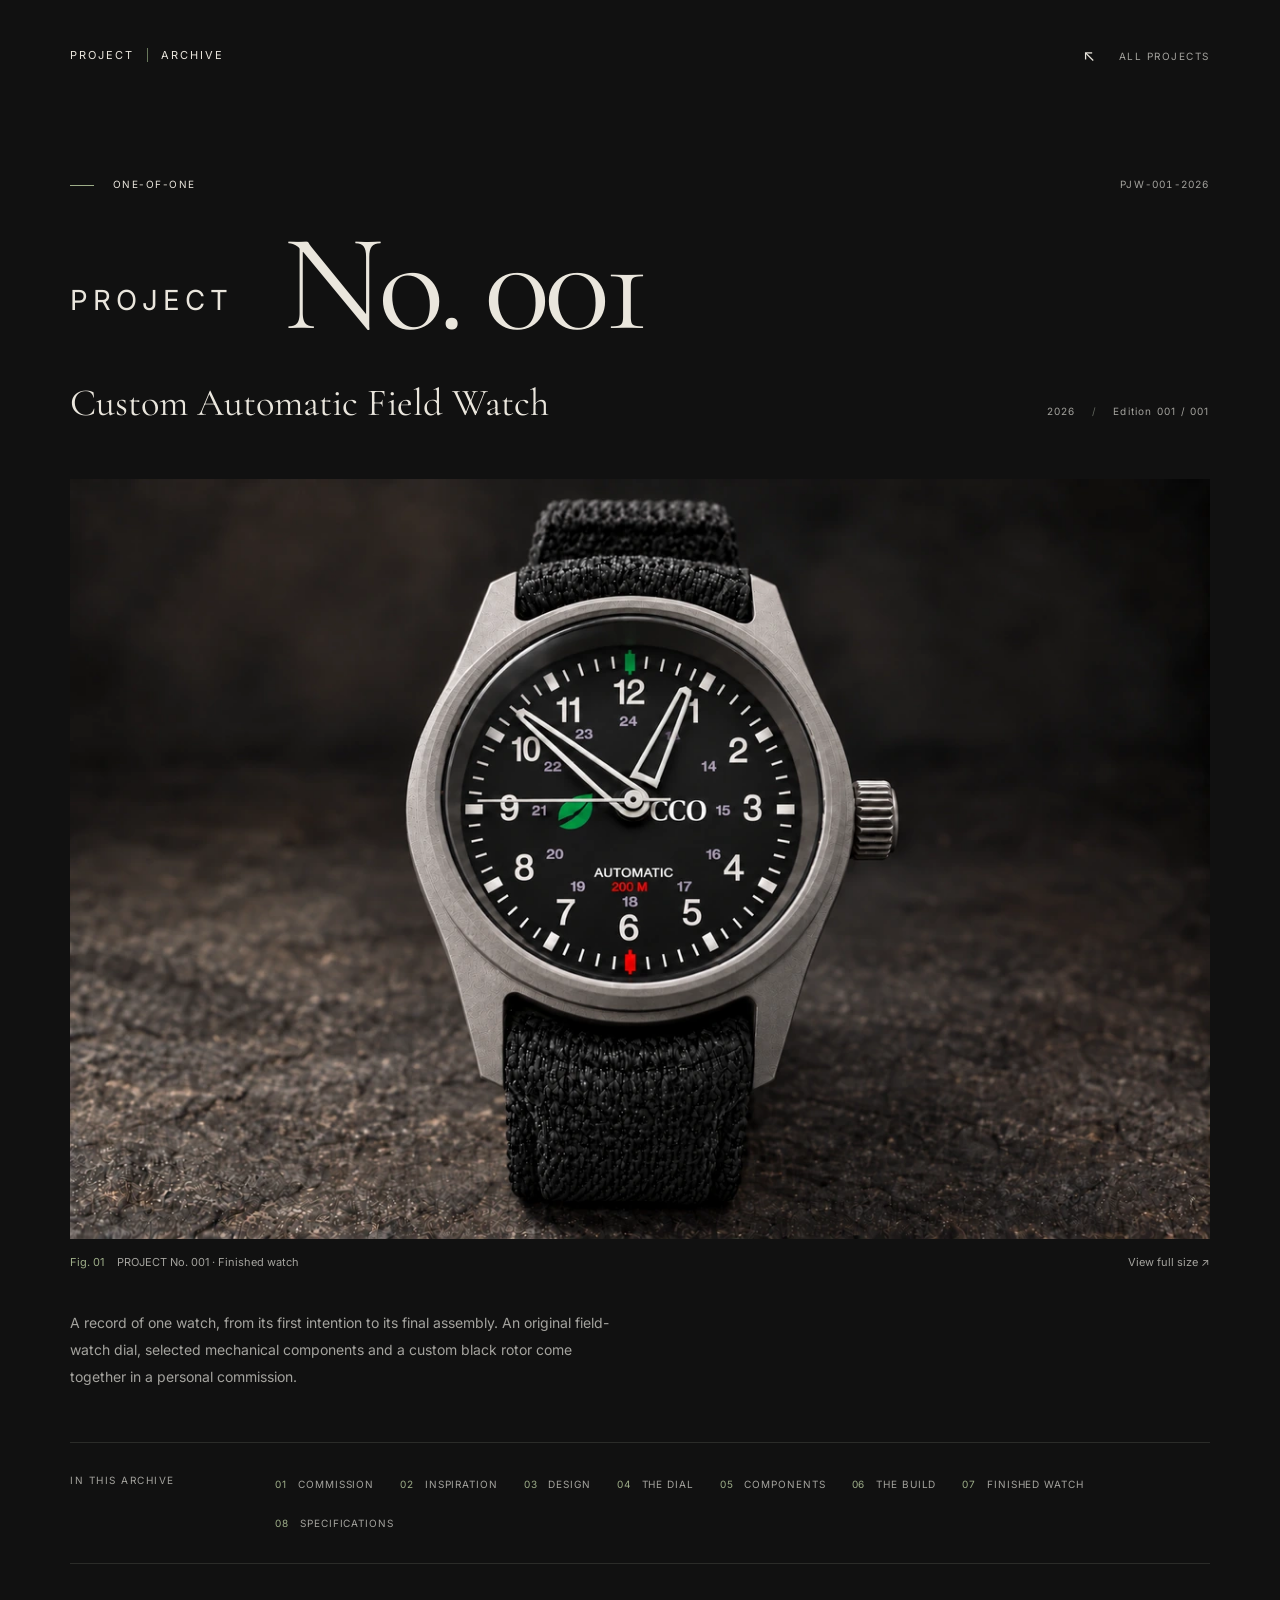
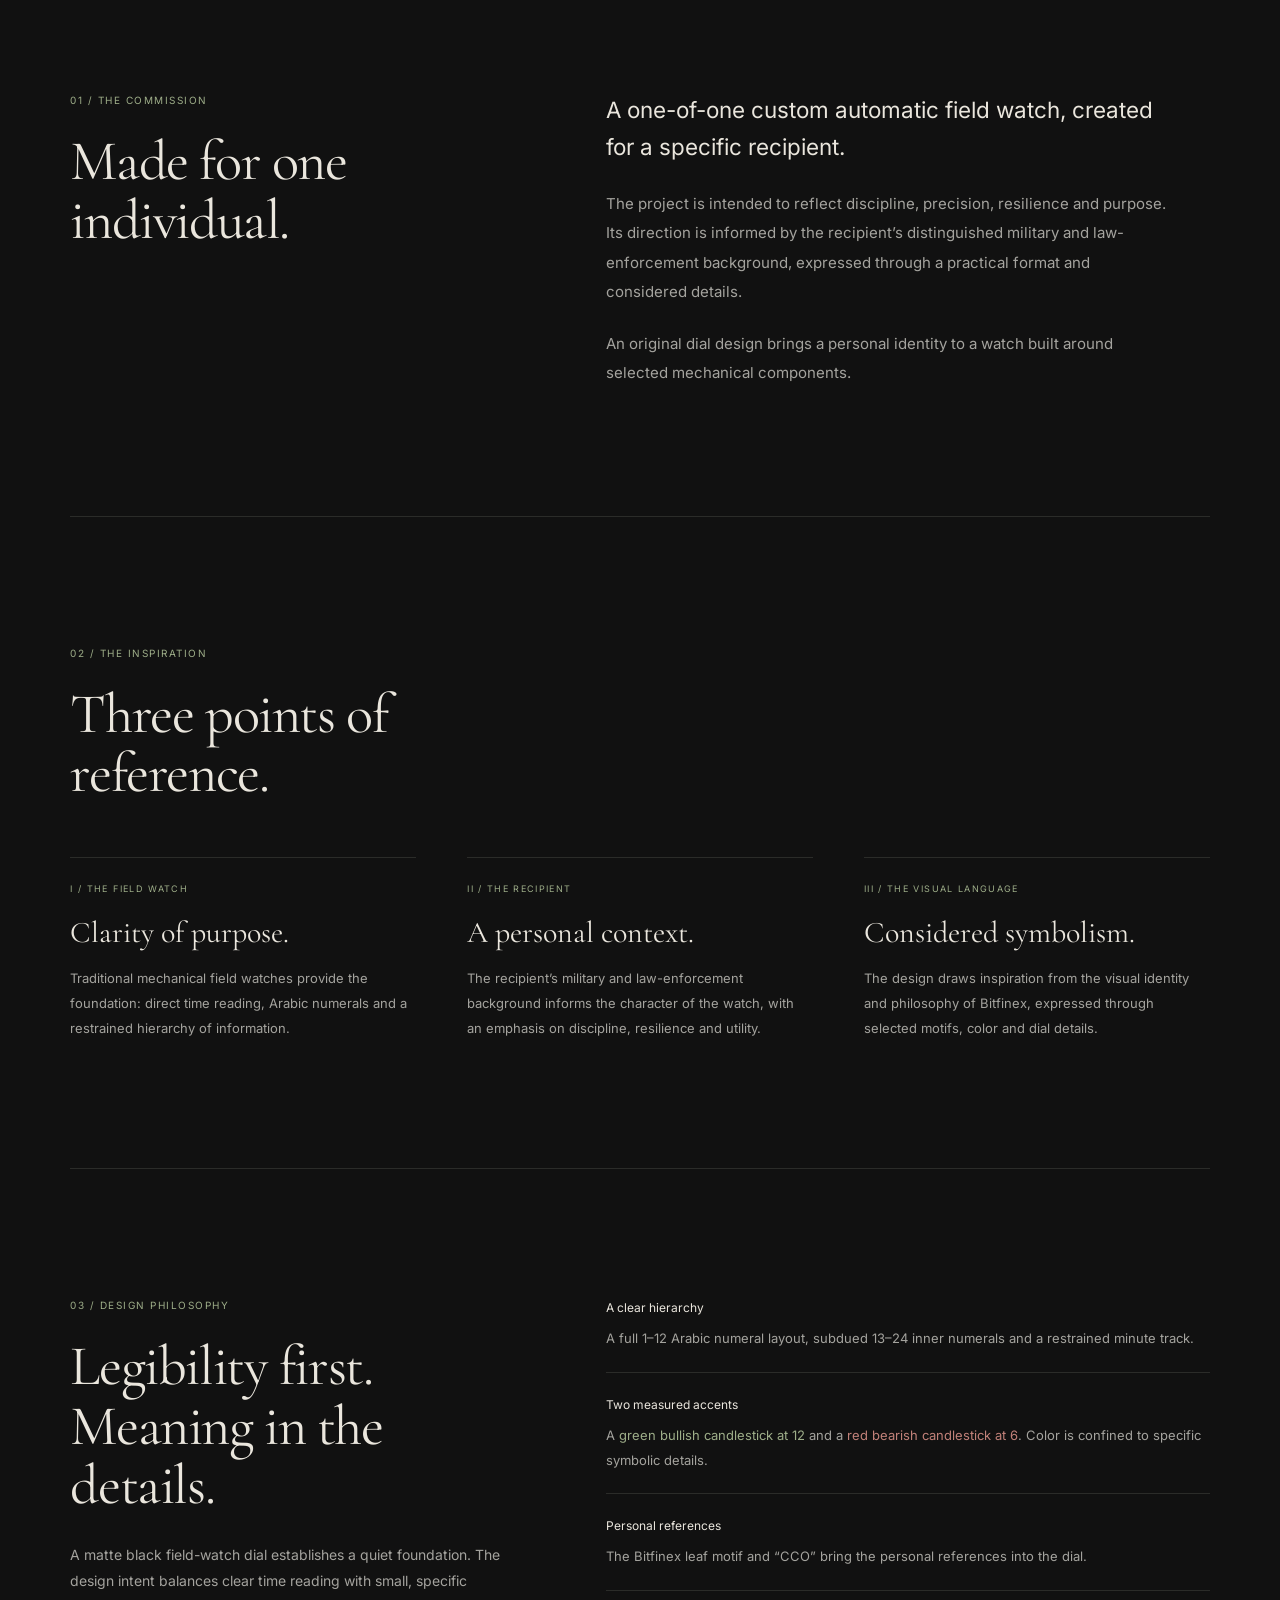
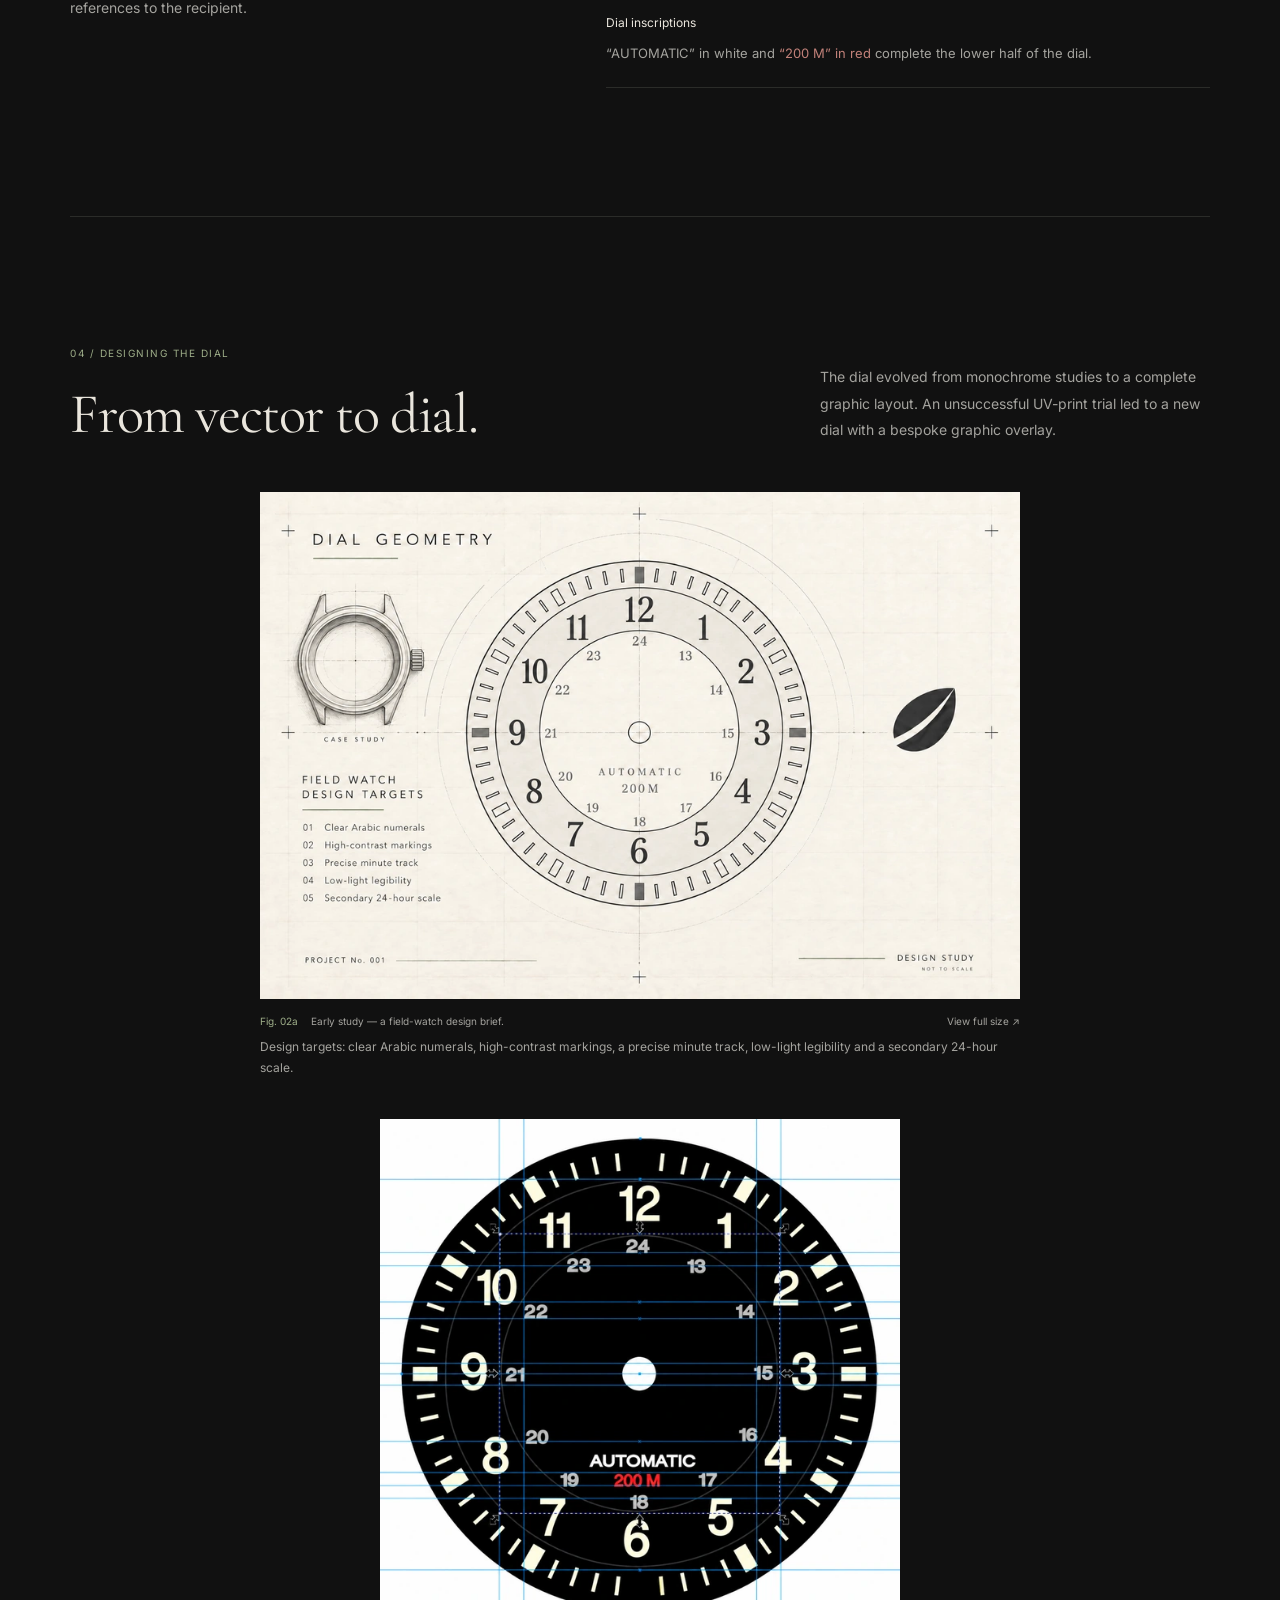
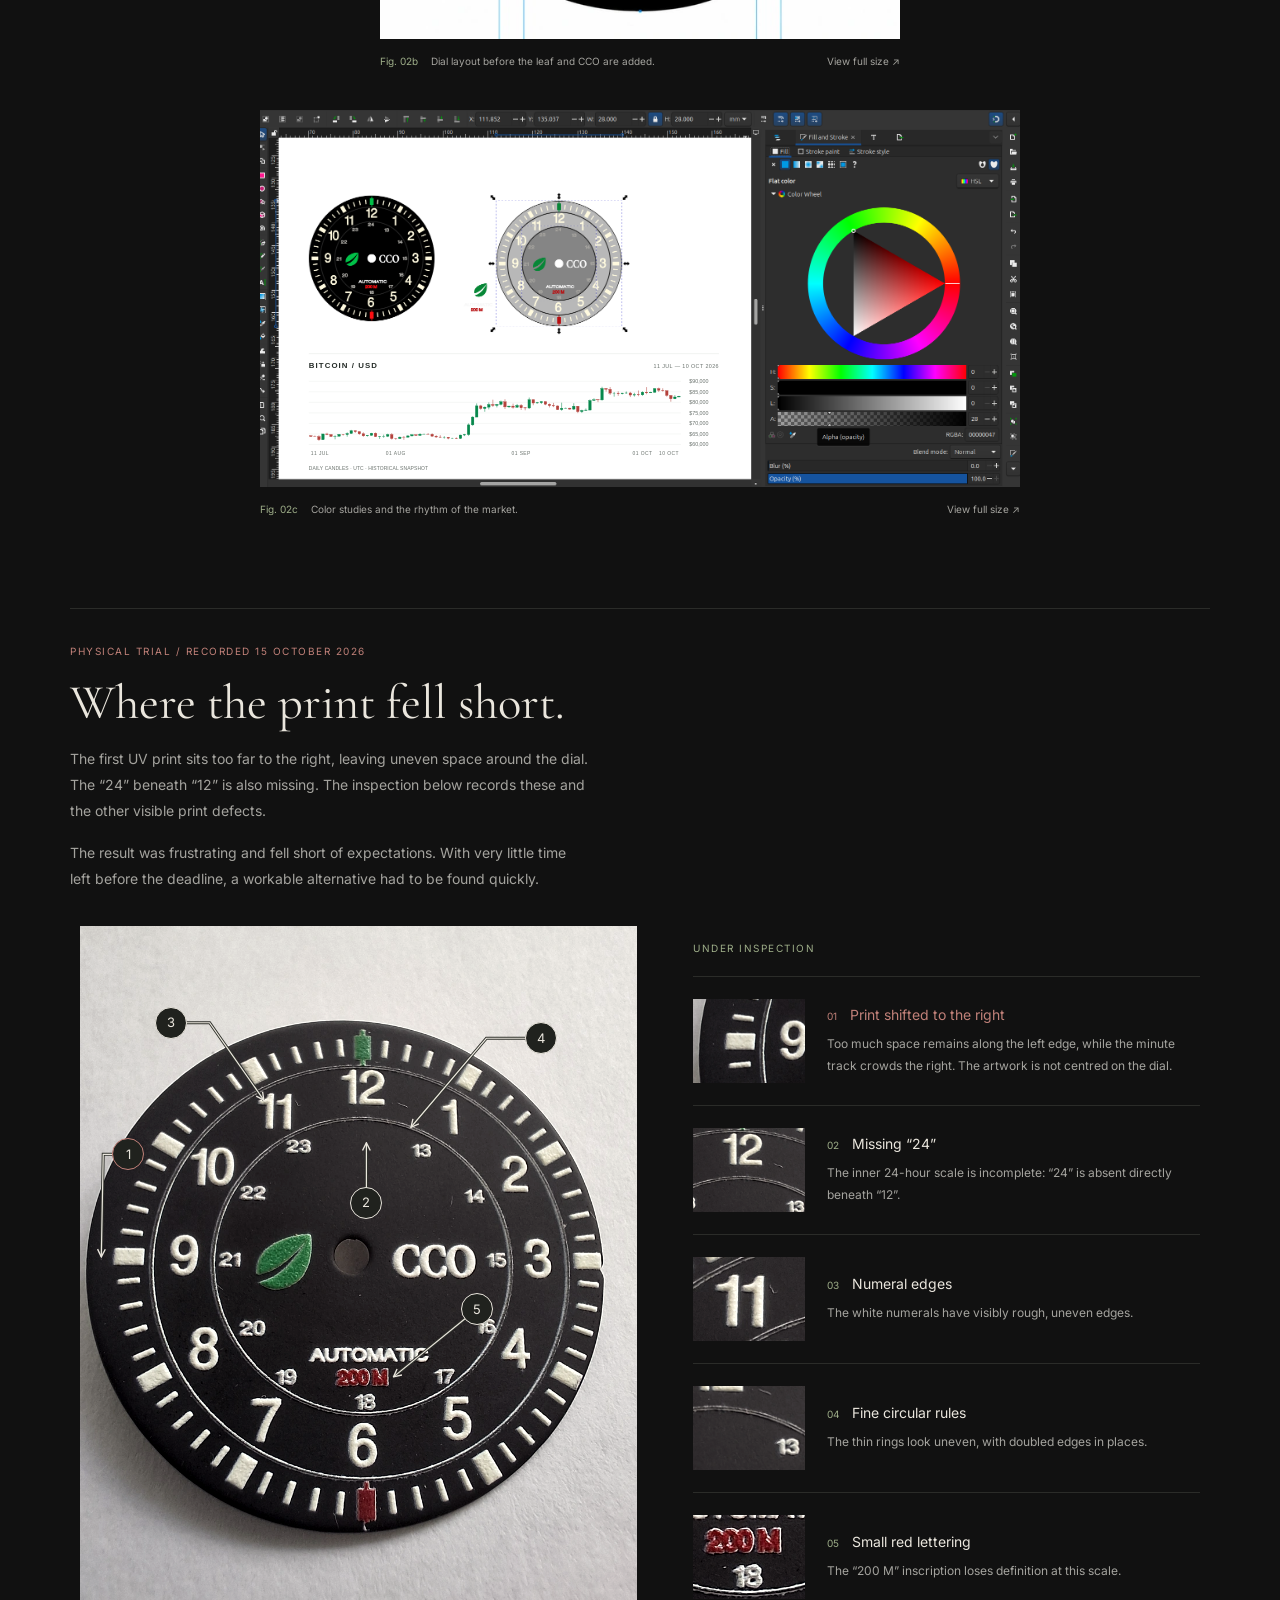
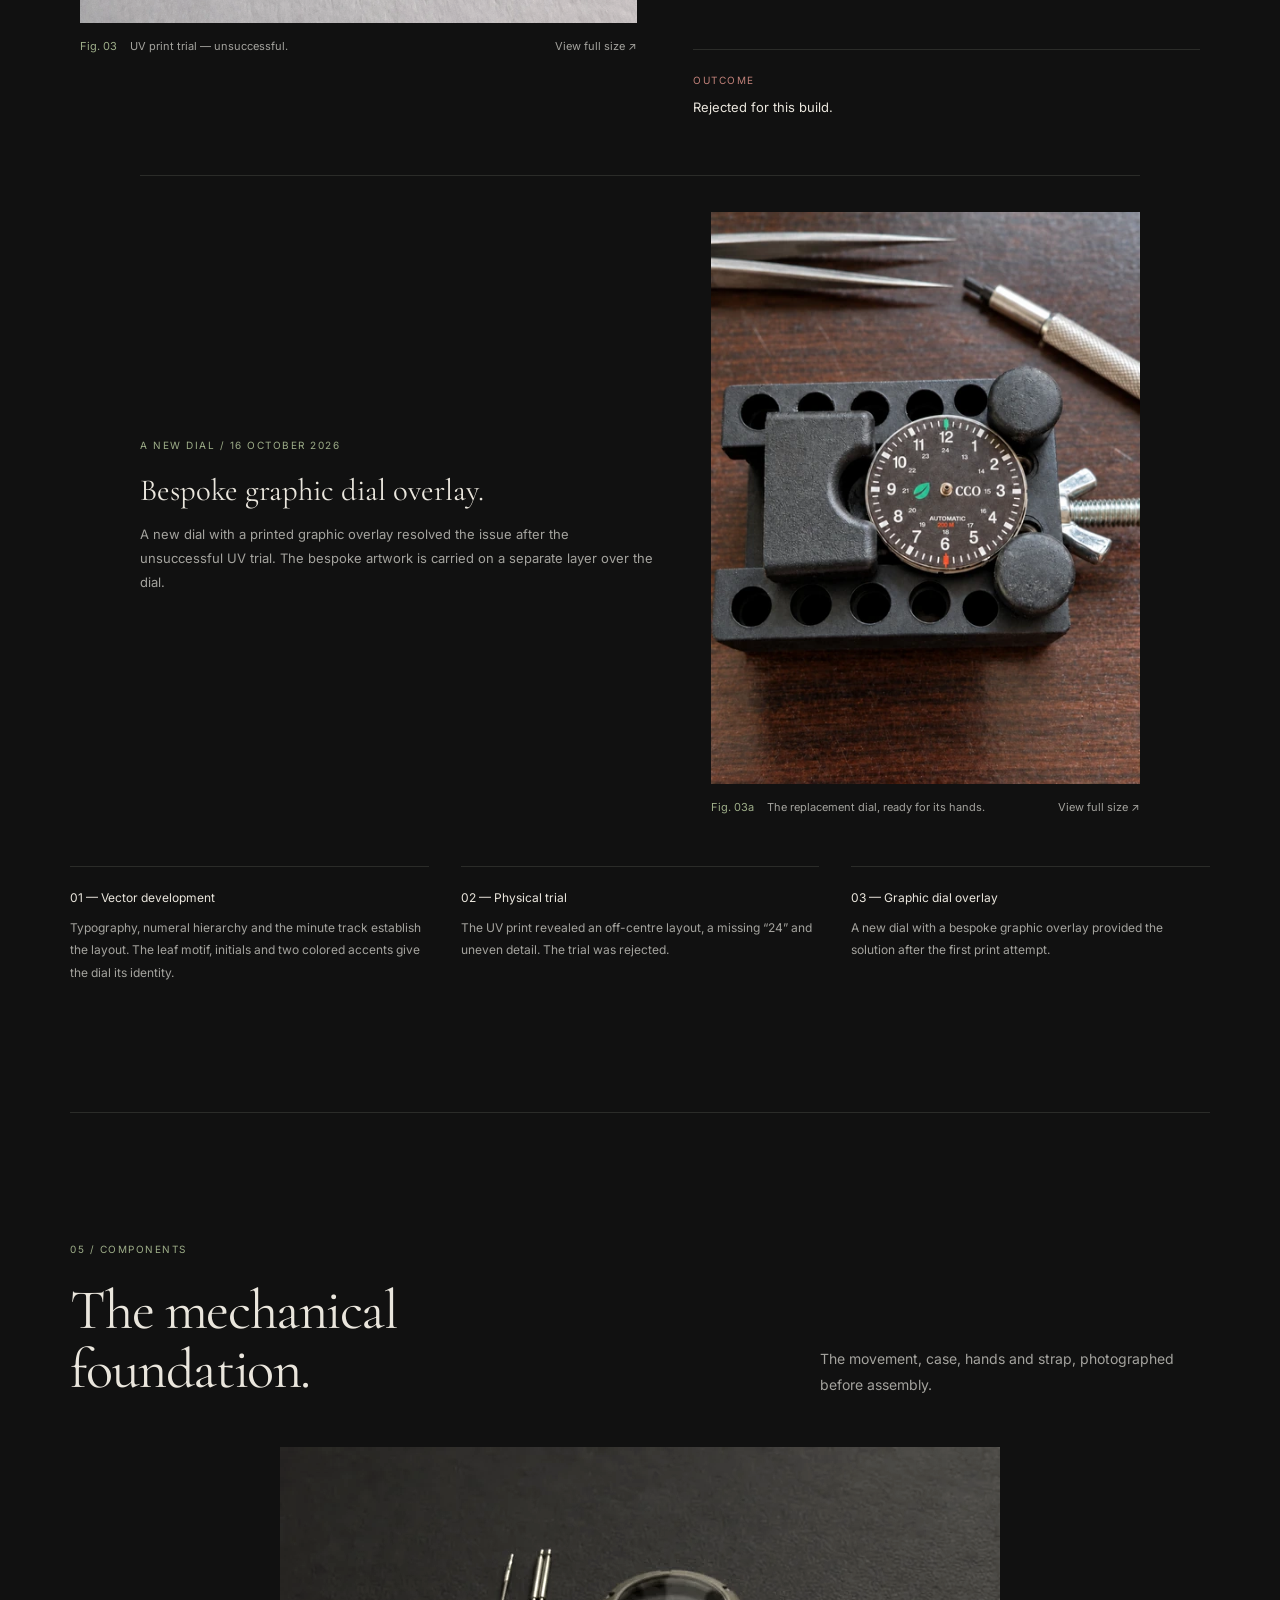
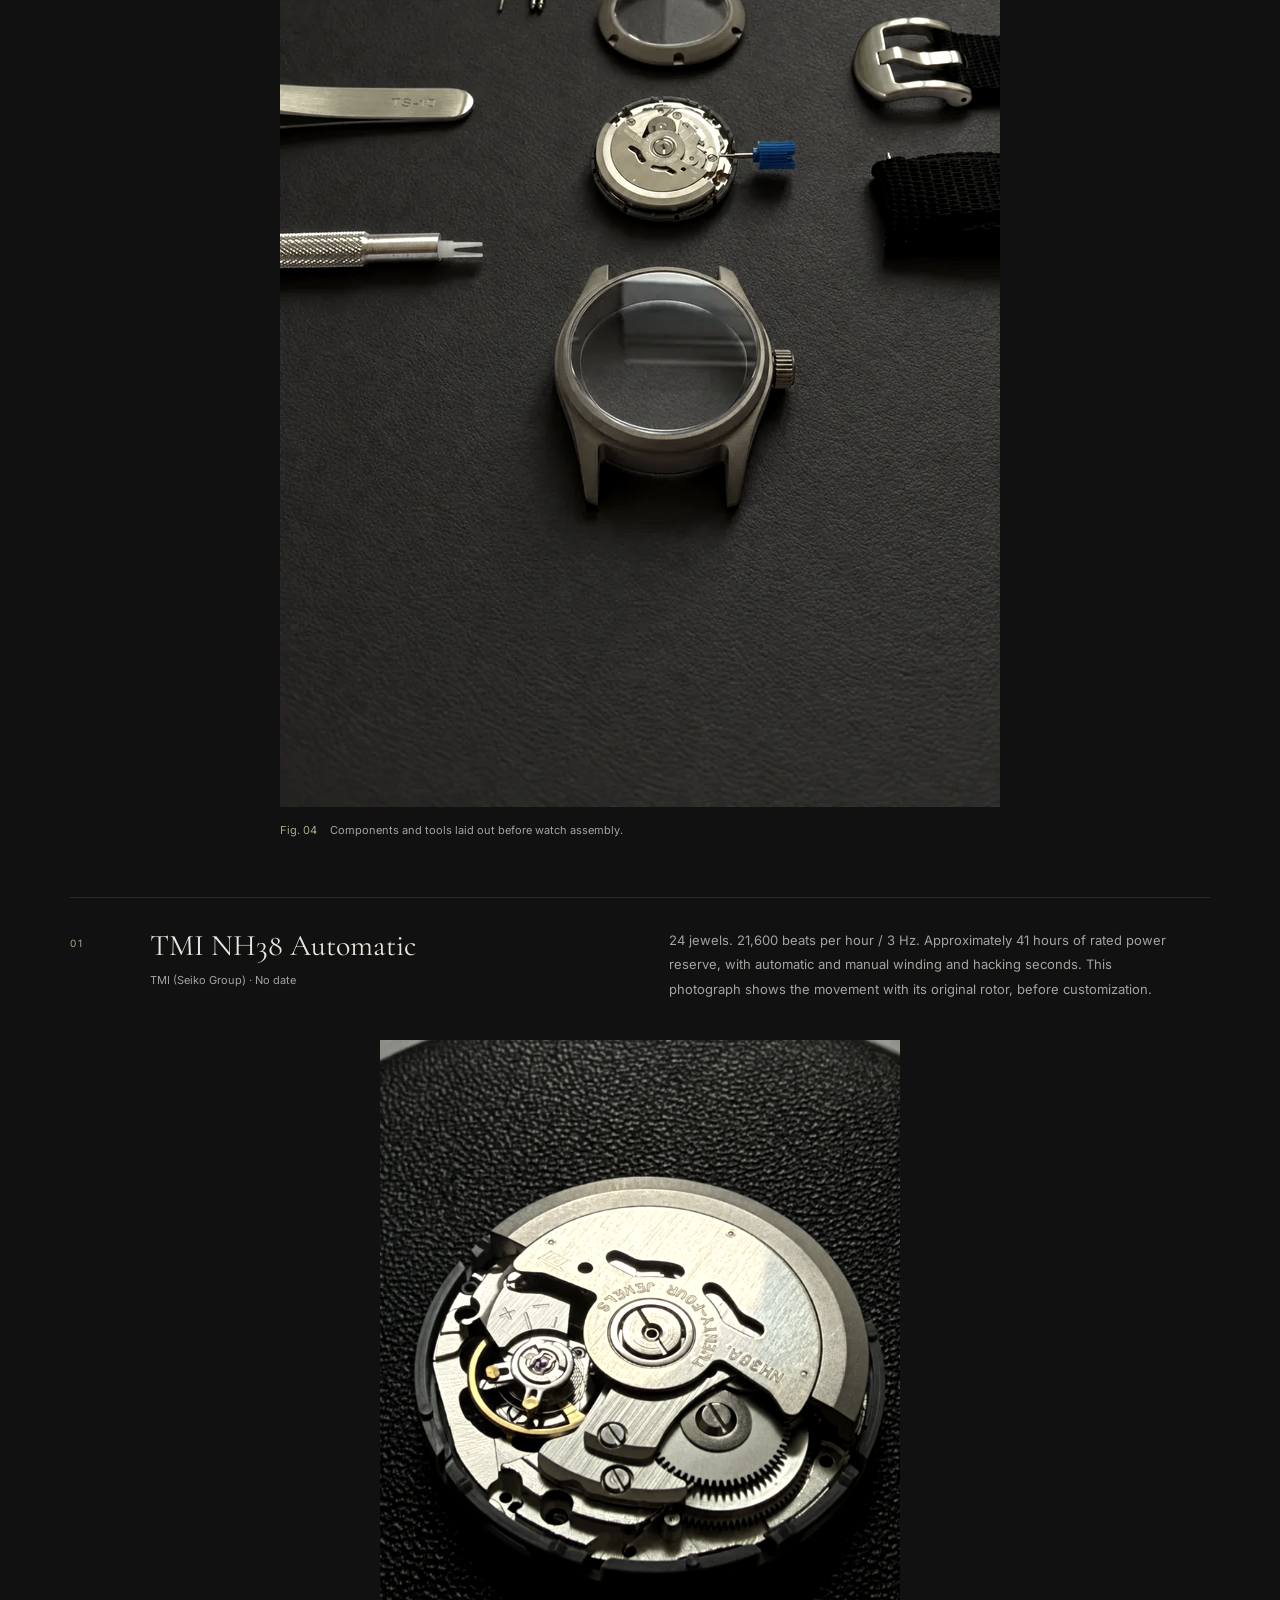
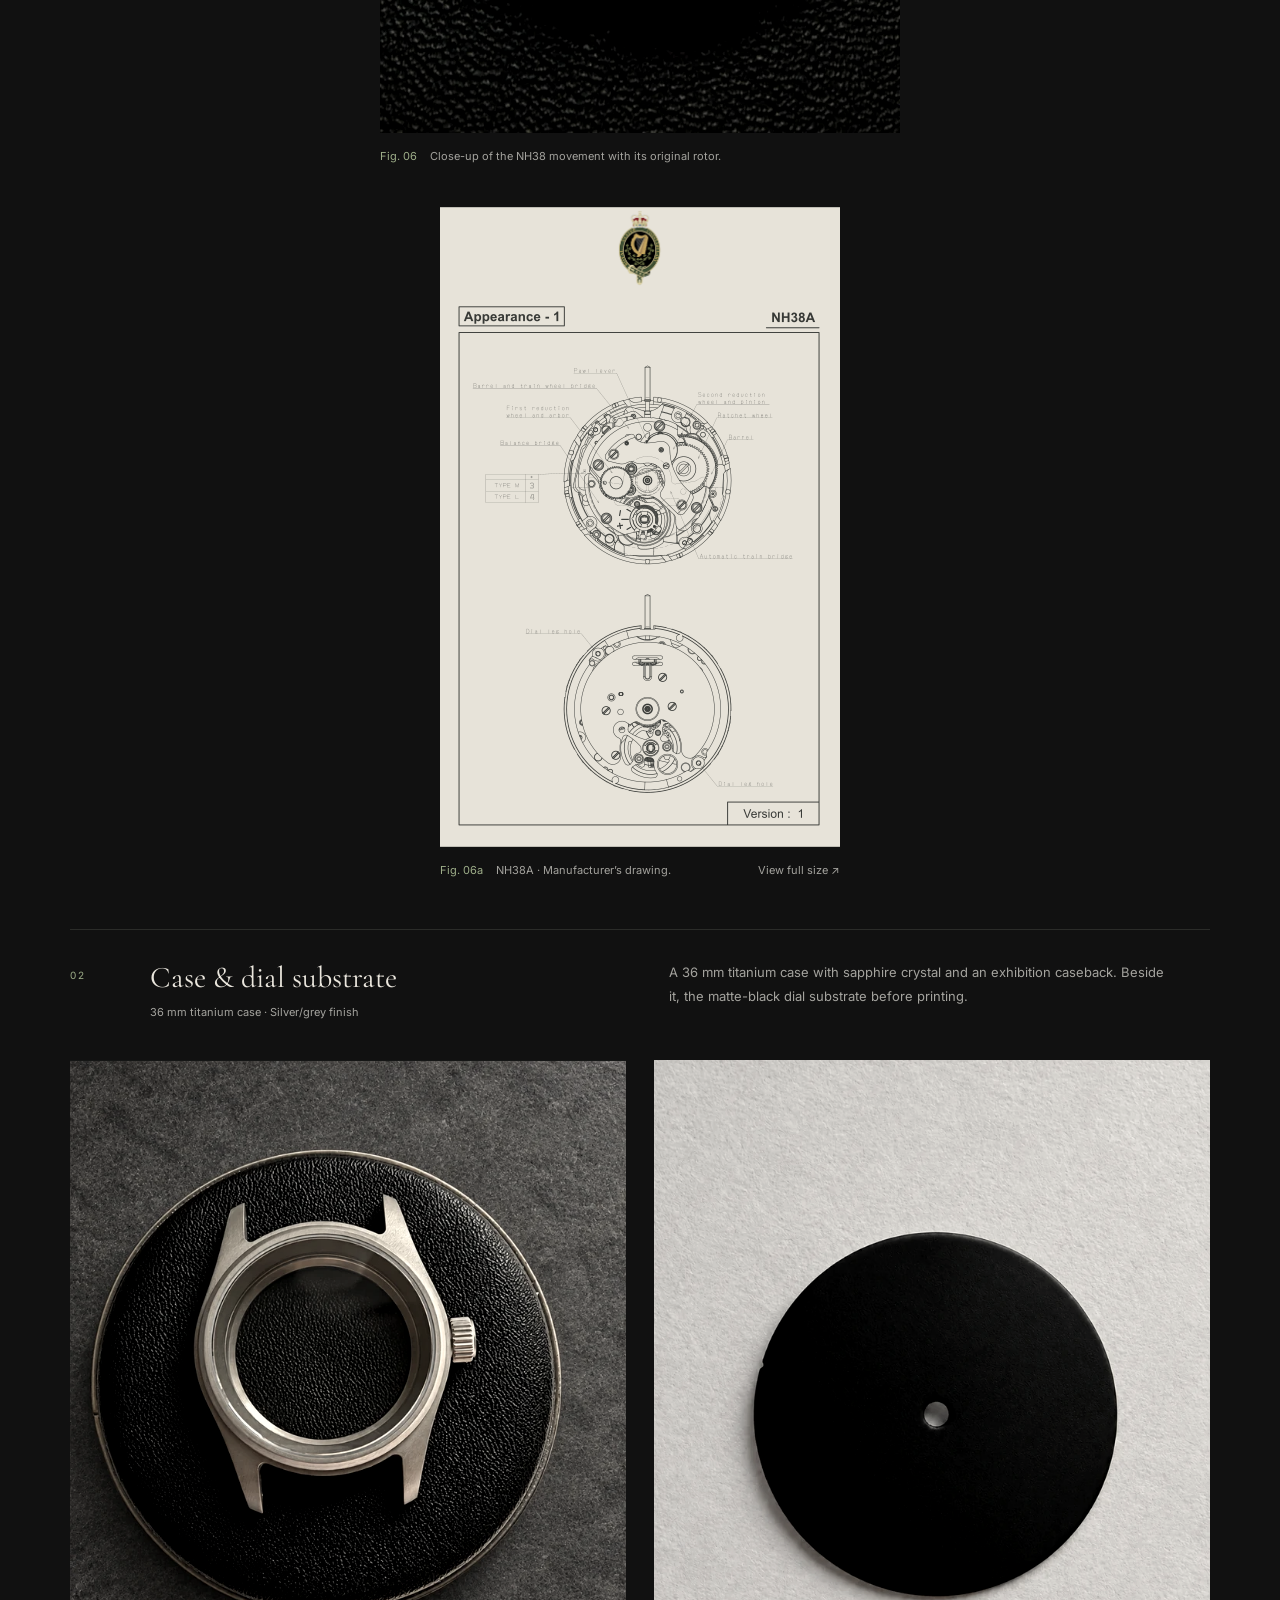
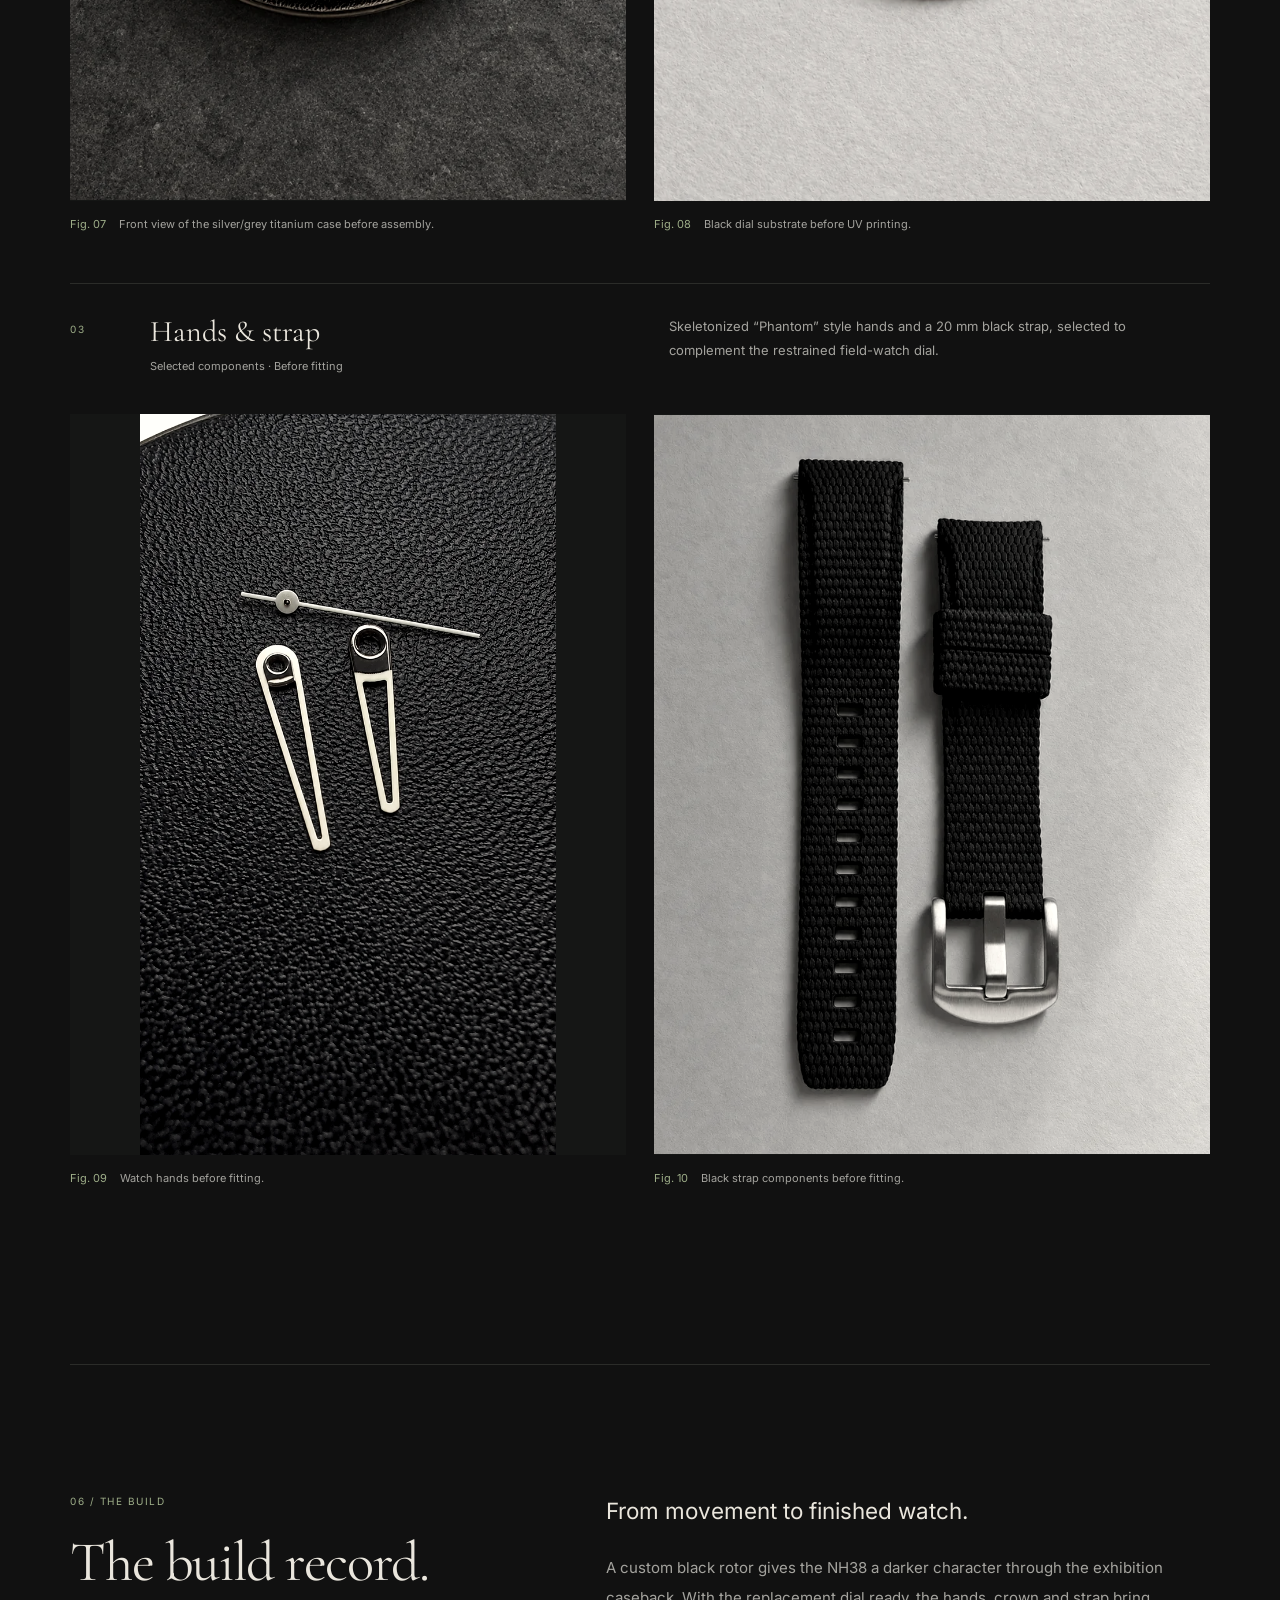
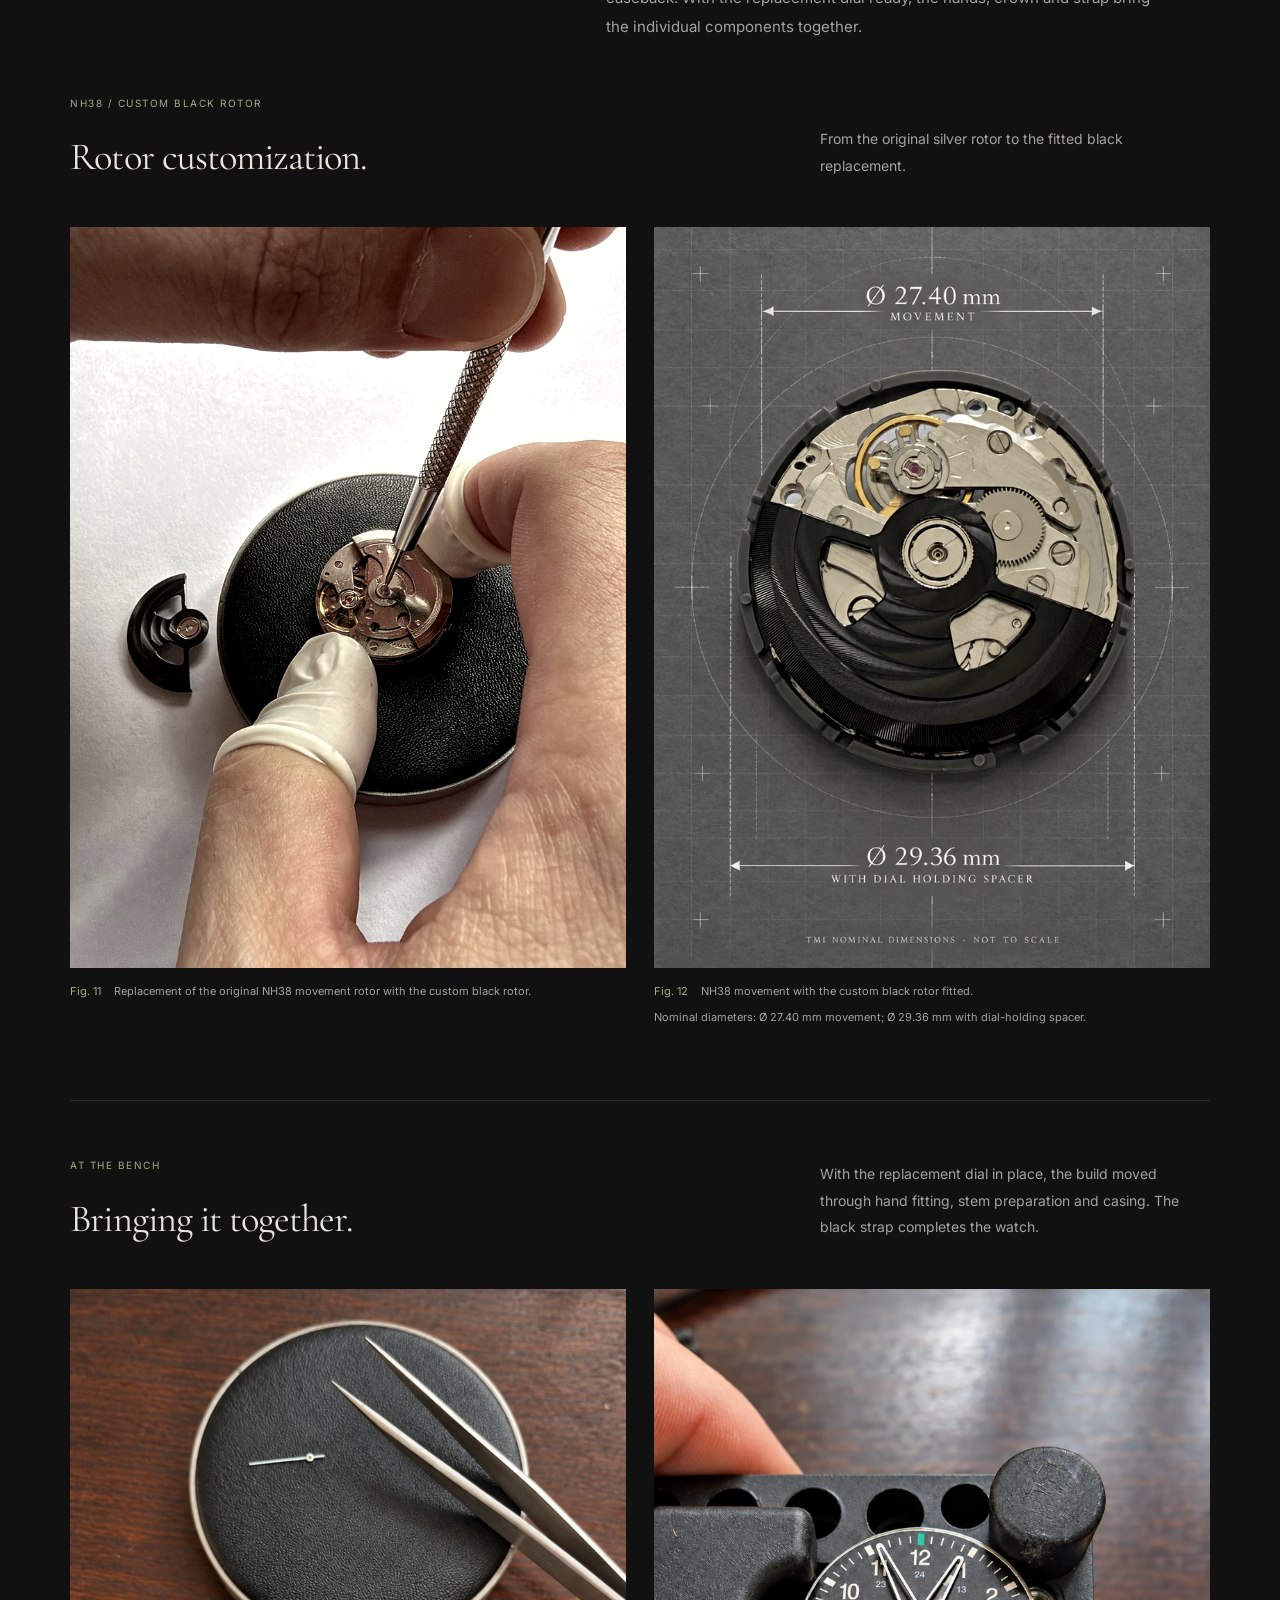
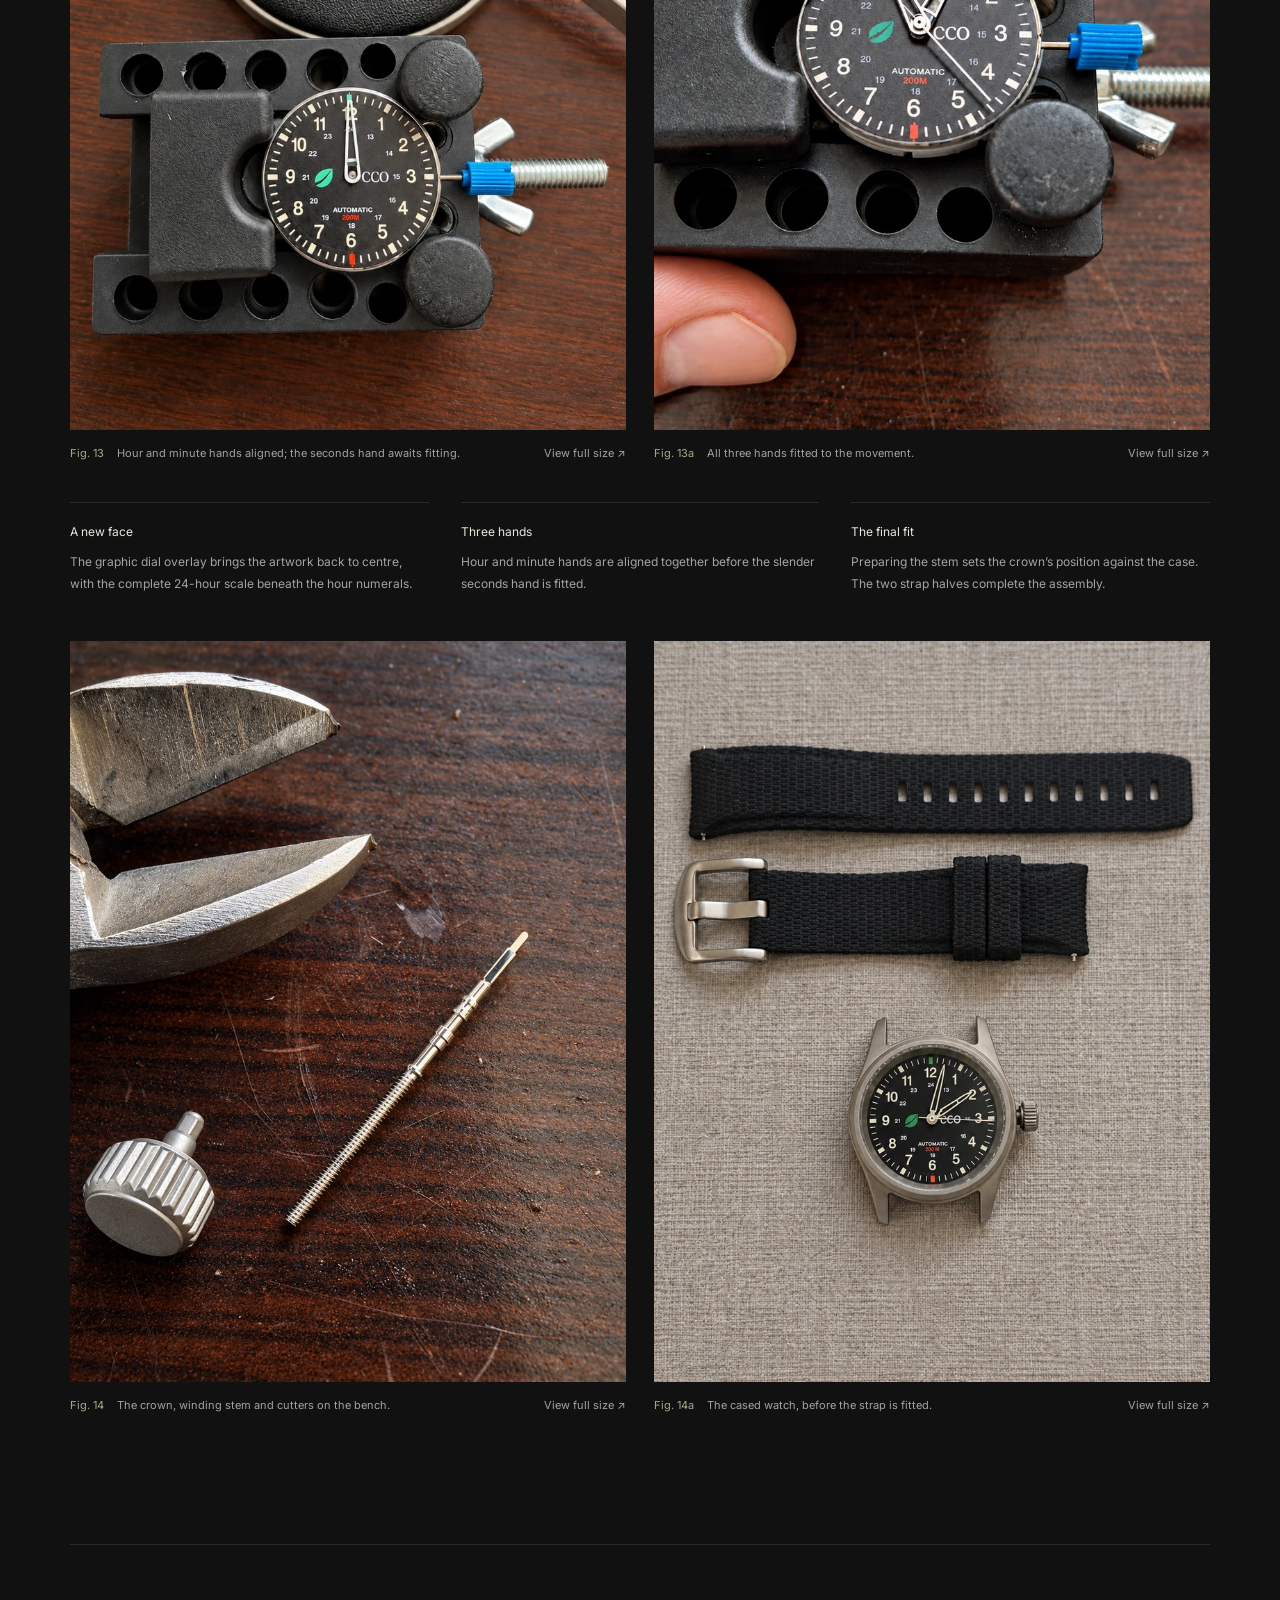
==== commit 50bfa7f7: "Add files via upload" ====
--- a/project-001/index.html
+++ b/project-001/index.html
@@ -29,10 +29,10 @@
             <p class="hero-edition">2026 <span class="bar-separator" aria-hidden="true">/</span> Edition 001 / 001</p>
           </div>
           <figure class="hero-figure journal-photo completion-photo " id="finished-watch-hero" data-photo="completion-hero">
-                <a class="photo-frame completion-frame photo-link completion-frame--hero" href="../assets/project-001/photos/completion-hero-neutral-1536.webp" target="_blank" rel="noopener" aria-label="View PROJECT No. 001 · Finished watch at full size (opens in a new tab)">
-                  <img src="../assets/project-001/photos/completion-hero-neutral-1200.webp" srcset="../assets/project-001/photos/completion-hero-neutral-480.webp 480w, ../assets/project-001/photos/completion-hero-neutral-800.webp 800w, ../assets/project-001/photos/completion-hero-neutral-1200.webp 1200w, ../assets/project-001/photos/completion-hero-neutral-1536.webp 1536w" sizes="(max-width: 436px) calc(100vw - 48px), (max-width: 1600px) 89vw, 1424px" width="1536" height="1024" alt="The completed watch with a matte black dial, green leaf, soft white numerals and skeleton hands in its grey titanium case, on dark stone." fetchpriority="high" decoding="async">
-                </a>
-                <figcaption><span><span class="figure-number">Fig. 01</span> PROJECT No. 001 · Finished watch</span><a class="caption-status" href="../assets/project-001/photos/completion-hero-neutral-1536.webp" target="_blank" rel="noopener">View full size ↗</a></figcaption>
+                <a class="photo-frame completion-frame photo-link completion-frame--hero" href="../assets/project-001/photos/completion-hero-grey-clean-rim-v6-1536.webp" target="_blank" rel="noopener" aria-label="View PROJECT No. 001 · Finished watch at full size (opens in a new tab)">
+                  <img src="../assets/project-001/photos/completion-hero-grey-clean-rim-v6-1200.webp" srcset="../assets/project-001/photos/completion-hero-grey-clean-rim-v6-480.webp 480w, ../assets/project-001/photos/completion-hero-grey-clean-rim-v6-800.webp 800w, ../assets/project-001/photos/completion-hero-grey-clean-rim-v6-1200.webp 1200w, ../assets/project-001/photos/completion-hero-grey-clean-rim-v6-1536.webp 1536w" sizes="(max-width: 436px) calc(100vw - 48px), (max-width: 1600px) 89vw, 1424px" width="1536" height="1024" alt="The completed watch with a matte black dial, green leaf, soft white numerals and skeleton hands in its grey titanium case, on dark stone." fetchpriority="high" decoding="async">
+                </a>
+                <figcaption><span><span class="figure-number">Fig. 01</span> PROJECT No. 001 · Finished watch</span><a class="caption-status" href="../assets/project-001/photos/completion-hero-grey-clean-rim-v6-1536.webp" target="_blank" rel="noopener">View full size ↗</a></figcaption>
               </figure>
           <p class="project-context">A record of one watch, from its first intention to its final assembly. An original field-watch dial, selected mechanical components and a custom black rotor come together in a personal commission.</p>
           <nav class="chapter-nav" aria-label="Project chapters">
@@ -326,10 +326,10 @@
                 <figcaption><span><span class="figure-number">Fig. 13</span> Hour and minute hands aligned; the seconds hand awaits fitting.</span><a class="caption-status" href="../assets/project-001/photos/completion-hand-fitting-1086.webp" target="_blank" rel="noopener">View full size ↗</a></figcaption>
               </figure>
                 <figure class="journal-photo completion-photo " id="hands-fitted" data-photo="completion-hands-fitted">
-                <a class="photo-frame completion-frame photo-link" href="../assets/project-001/photos/completion-hands-fitted-1086.webp" target="_blank" rel="noopener" aria-label="View All three hands fitted to the movement. at full size (opens in a new tab)">
-                  <img src="../assets/project-001/photos/completion-hands-fitted-800.webp" srcset="../assets/project-001/photos/completion-hands-fitted-480.webp 480w, ../assets/project-001/photos/completion-hands-fitted-800.webp 800w, ../assets/project-001/photos/completion-hands-fitted-1086.webp 1086w" sizes="(max-width: 436px) calc(100vw - 48px), (max-width: 760px) 89vw, 560px" width="1086" height="1448" alt="The dial and movement in a holder with hour, minute and seconds hands fitted, beside a blue temporary stem grip." loading="lazy" decoding="async">
-                </a>
-                <figcaption><span><span class="figure-number">Fig. 13a</span> All three hands fitted to the movement.</span><a class="caption-status" href="../assets/project-001/photos/completion-hands-fitted-1086.webp" target="_blank" rel="noopener">View full size ↗</a></figcaption>
+                <a class="photo-frame completion-frame photo-link" href="../assets/project-001/photos/completion-hands-fitted-cco-v2-1086.webp" target="_blank" rel="noopener" aria-label="View All three hands fitted to the movement. at full size (opens in a new tab)">
+                  <img src="../assets/project-001/photos/completion-hands-fitted-cco-v2-800.webp" srcset="../assets/project-001/photos/completion-hands-fitted-cco-v2-480.webp 480w, ../assets/project-001/photos/completion-hands-fitted-cco-v2-800.webp 800w, ../assets/project-001/photos/completion-hands-fitted-cco-v2-1086.webp 1086w" sizes="(max-width: 436px) calc(100vw - 48px), (max-width: 760px) 89vw, 560px" width="1086" height="1448" alt="The dial and movement in a holder with hour, minute and seconds hands fitted, beside a blue temporary stem grip." loading="lazy" decoding="async">
+                </a>
+                <figcaption><span><span class="figure-number">Fig. 13a</span> All three hands fitted to the movement.</span><a class="caption-status" href="../assets/project-001/photos/completion-hands-fitted-cco-v2-1086.webp" target="_blank" rel="noopener">View full size ↗</a></figcaption>
               </figure>
               </div>
               <div class="build-records">
@@ -370,10 +370,10 @@
                 <figcaption><span><span class="figure-number">Fig. 16</span> Titanium case, crown and crystal in profile.</span><a class="caption-status" href="../assets/project-001/photos/completion-side-profile-1086.webp" target="_blank" rel="noopener">View full size ↗</a></figcaption>
               </figure>
                 <figure class="journal-photo completion-photo " id="exhibition-caseback" data-photo="completion-caseback">
-                <a class="photo-frame completion-frame photo-link" href="../assets/project-001/photos/completion-caseback-1086.webp" target="_blank" rel="noopener" aria-label="View The NH38 and custom rotor through the exhibition back. at full size (opens in a new tab)">
-                  <img src="../assets/project-001/photos/completion-caseback-800.webp" srcset="../assets/project-001/photos/completion-caseback-480.webp 480w, ../assets/project-001/photos/completion-caseback-800.webp 800w, ../assets/project-001/photos/completion-caseback-1086.webp 1086w" sizes="(max-width: 436px) calc(100vw - 48px), (max-width: 760px) 89vw, 560px" width="1086" height="1448" alt="Rear view of the finished watch on dark slate, showing the NH38 movement and dark custom rotor through the exhibition caseback." loading="lazy" decoding="async">
-                </a>
-                <figcaption><span><span class="figure-number">Fig. 17</span> The NH38 and custom rotor through the exhibition back.</span><a class="caption-status" href="../assets/project-001/photos/completion-caseback-1086.webp" target="_blank" rel="noopener">View full size ↗</a></figcaption>
+                <a class="photo-frame completion-frame photo-link" href="../assets/project-001/photos/completion-caseback-clean-v2-1086.webp" target="_blank" rel="noopener" aria-label="View The NH38 and custom rotor through the exhibition back. at full size (opens in a new tab)">
+                  <img src="../assets/project-001/photos/completion-caseback-clean-v2-800.webp" srcset="../assets/project-001/photos/completion-caseback-clean-v2-480.webp 480w, ../assets/project-001/photos/completion-caseback-clean-v2-800.webp 800w, ../assets/project-001/photos/completion-caseback-clean-v2-1086.webp 1086w" sizes="(max-width: 436px) calc(100vw - 48px), (max-width: 760px) 89vw, 560px" width="1086" height="1448" alt="Rear view of the finished watch on dark slate, showing the NH38 movement and dark custom rotor through the exhibition caseback." loading="lazy" decoding="async">
+                </a>
+                <figcaption><span><span class="figure-number">Fig. 17</span> The NH38 and custom rotor through the exhibition back.</span><a class="caption-status" href="../assets/project-001/photos/completion-caseback-clean-v2-1086.webp" target="_blank" rel="noopener">View full size ↗</a></figcaption>
               </figure>
               </div>
               <div class="media-pair completion-pair">
@@ -391,10 +391,10 @@
               </figure>
               </div>
               <figure class="journal-photo completion-photo completion-closeup" id="presentation-closeup" data-photo="completion-presentation-closeup">
-                <a class="photo-frame completion-frame photo-link" href="../assets/project-001/photos/completion-presentation-closeup-v3-1086.webp" target="_blank" rel="noopener" aria-label="View the finished watch close-up at full size (opens in a new tab)">
-                  <img src="../assets/project-001/photos/completion-presentation-closeup-v3-800.webp" srcset="../assets/project-001/photos/completion-presentation-closeup-v3-480.webp 480w, ../assets/project-001/photos/completion-presentation-closeup-v3-800.webp 800w, ../assets/project-001/photos/completion-presentation-closeup-v3-1086.webp 1086w" sizes="(max-width: 436px) calc(100vw - 48px), (max-width: 764px) 89vw, 680px" width="1086" height="1448" alt="An angled close-up of the completed watch and its black strap against the textured black foam of the presentation case." loading="lazy" decoding="async">
-                </a>
-                <figcaption><span><span class="figure-number">Fig. 20</span> The finished watch, resting in its case.</span><a class="caption-status" href="../assets/project-001/photos/completion-presentation-closeup-v3-1086.webp" target="_blank" rel="noopener">View full size ↗</a></figcaption>
+                <a class="photo-frame completion-frame photo-link" href="../assets/project-001/photos/completion-presentation-closeup-precise-v8-1086.webp" target="_blank" rel="noopener" aria-label="View the finished watch close-up at full size (opens in a new tab)">
+                  <img src="../assets/project-001/photos/completion-presentation-closeup-precise-v8-800.webp" srcset="../assets/project-001/photos/completion-presentation-closeup-precise-v8-480.webp 480w, ../assets/project-001/photos/completion-presentation-closeup-precise-v8-800.webp 800w, ../assets/project-001/photos/completion-presentation-closeup-precise-v8-1086.webp 1086w" sizes="(max-width: 436px) calc(100vw - 48px), (max-width: 764px) 89vw, 680px" width="1086" height="1448" alt="An angled close-up of the completed watch and its black strap against the textured black foam of the presentation case." loading="lazy" decoding="async">
+                </a>
+                <figcaption><span><span class="figure-number">Fig. 20</span> The finished watch, resting in its case.</span><a class="caption-status" href="../assets/project-001/photos/completion-presentation-closeup-precise-v8-1086.webp" target="_blank" rel="noopener">View full size ↗</a></figcaption>
               </figure>
             </div>
           </section>
